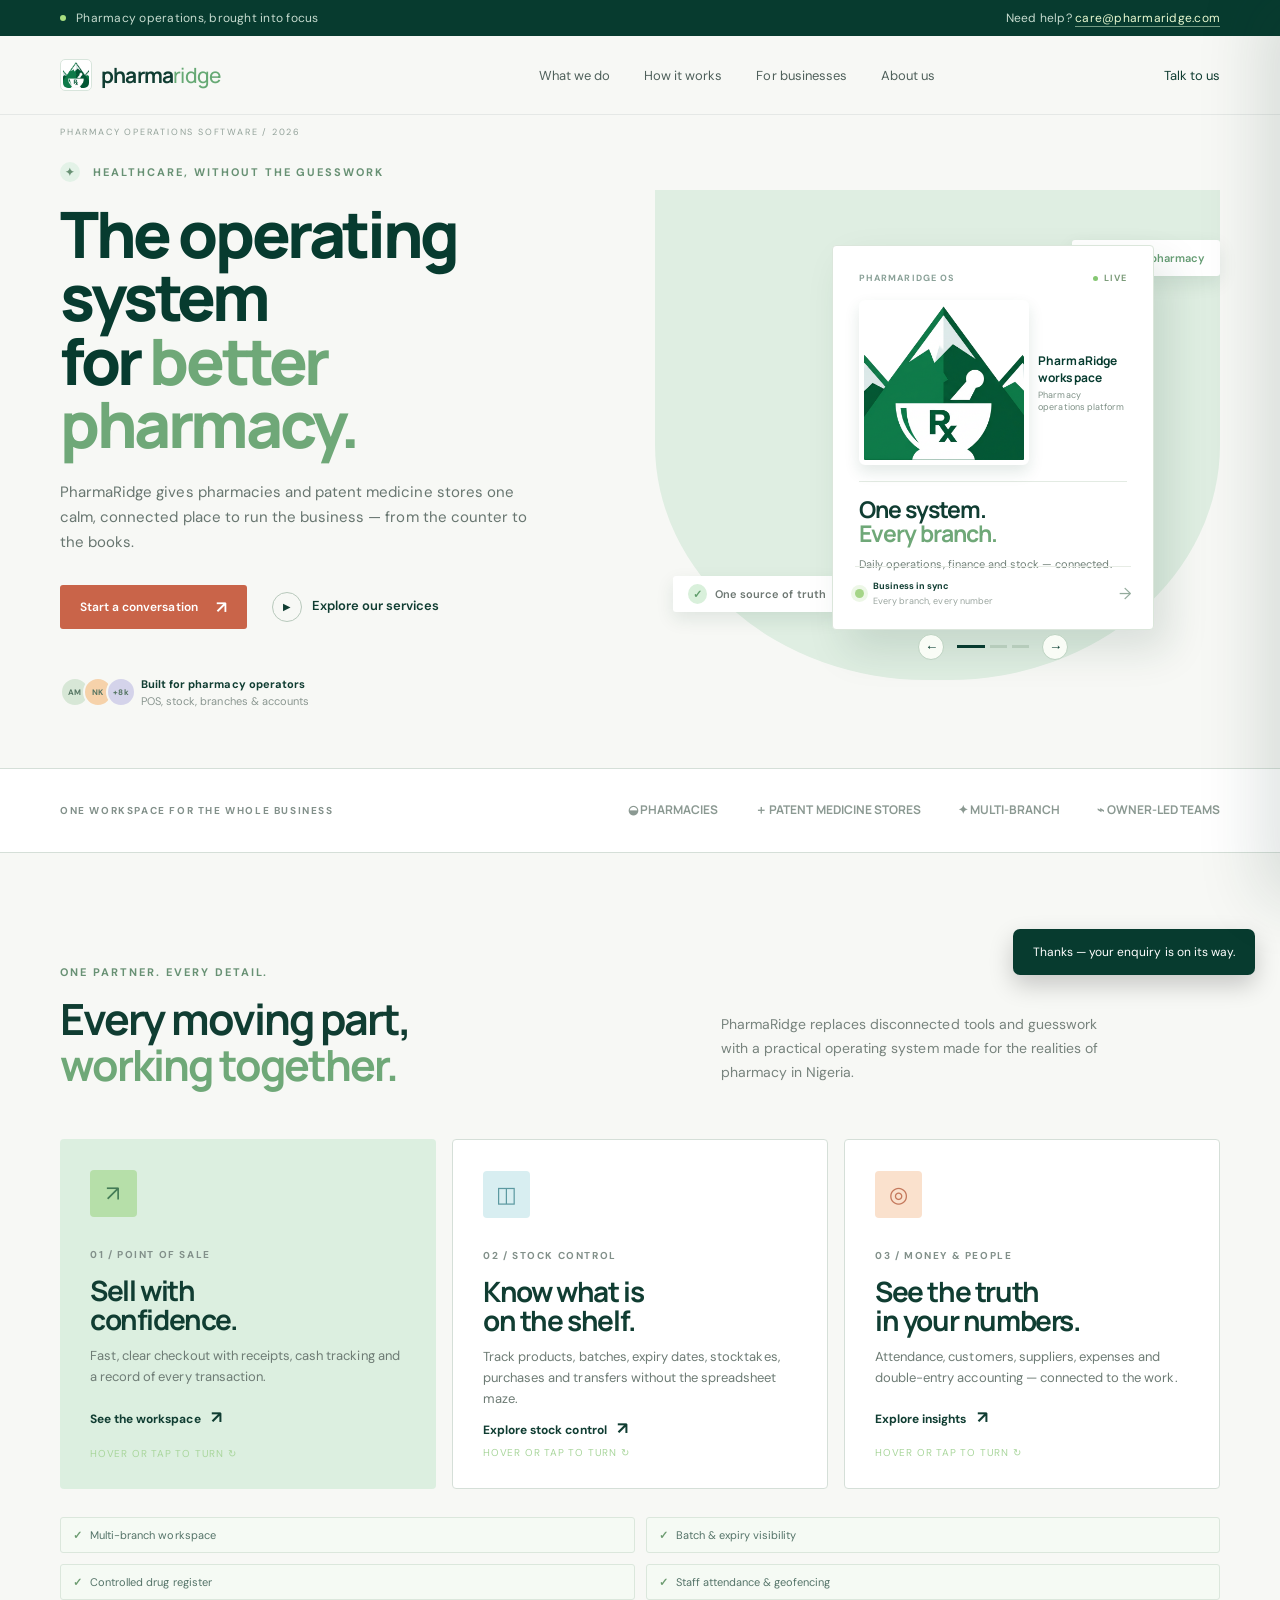
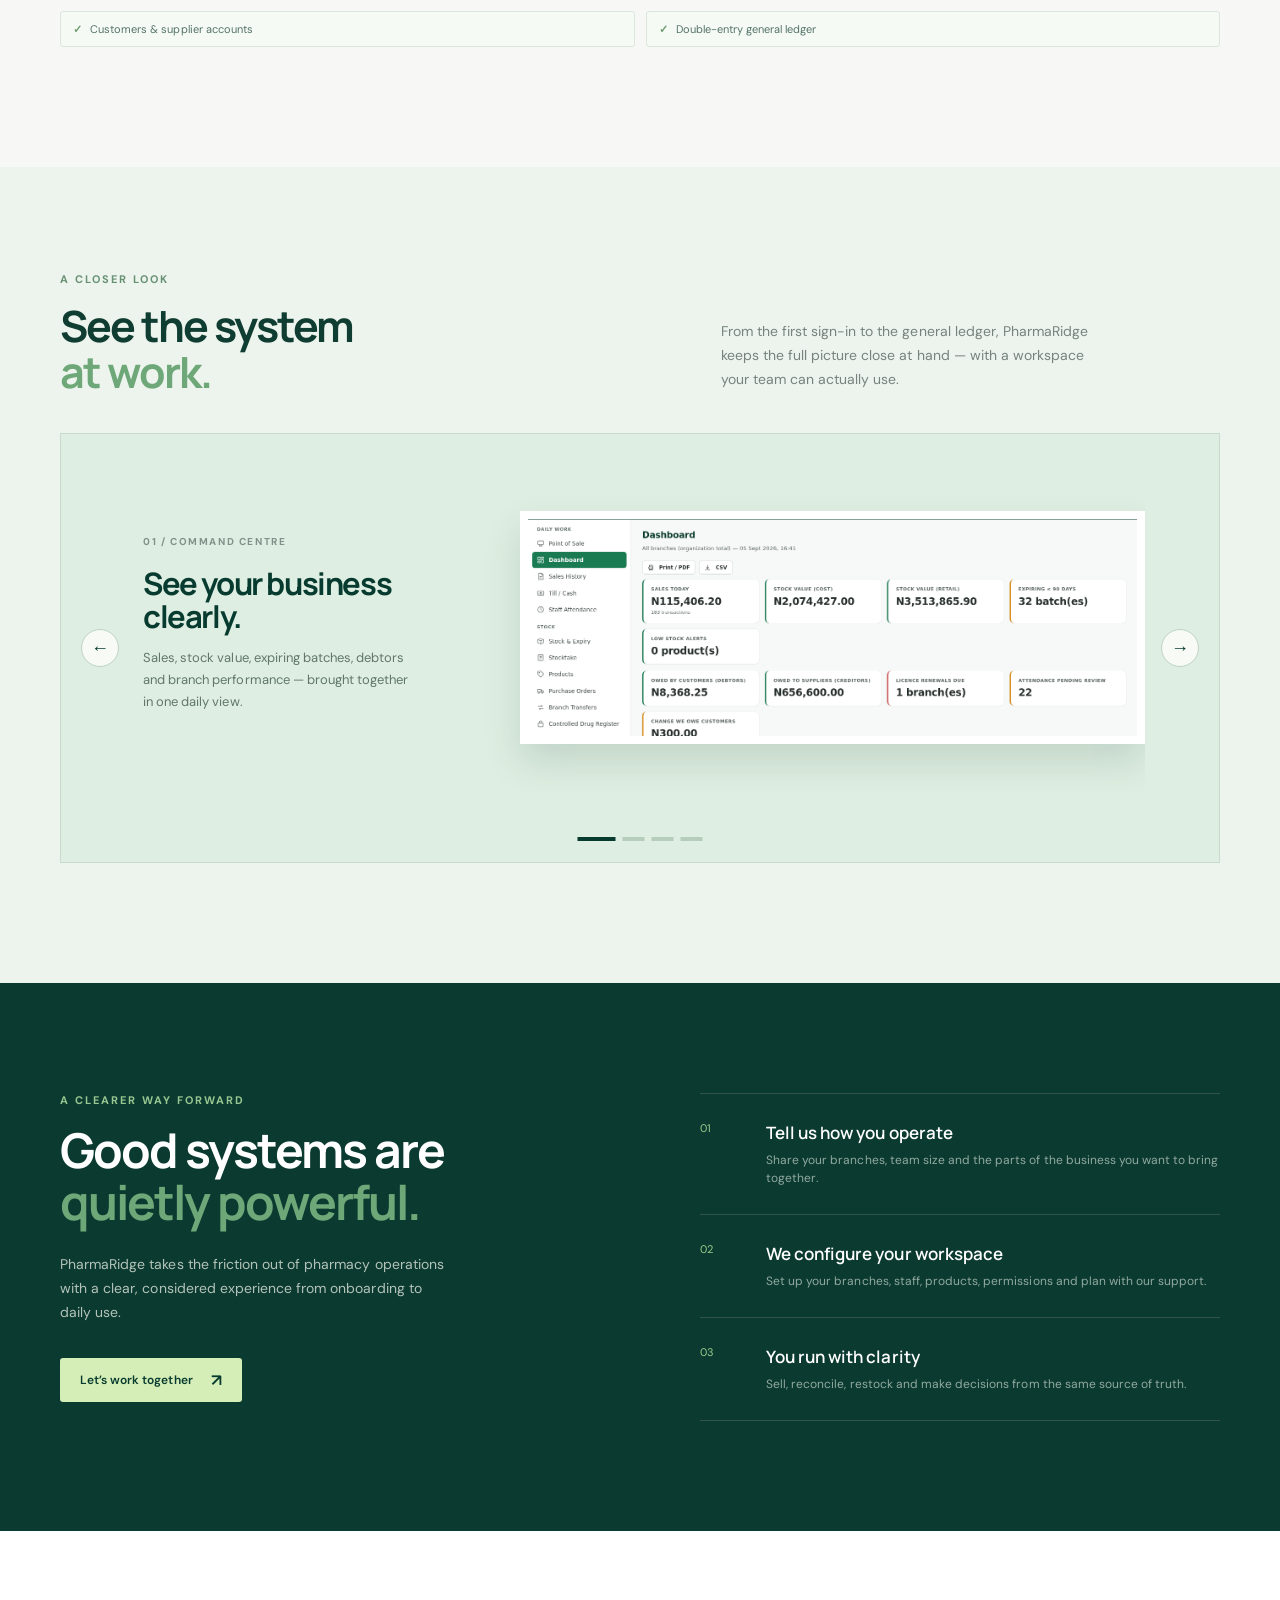
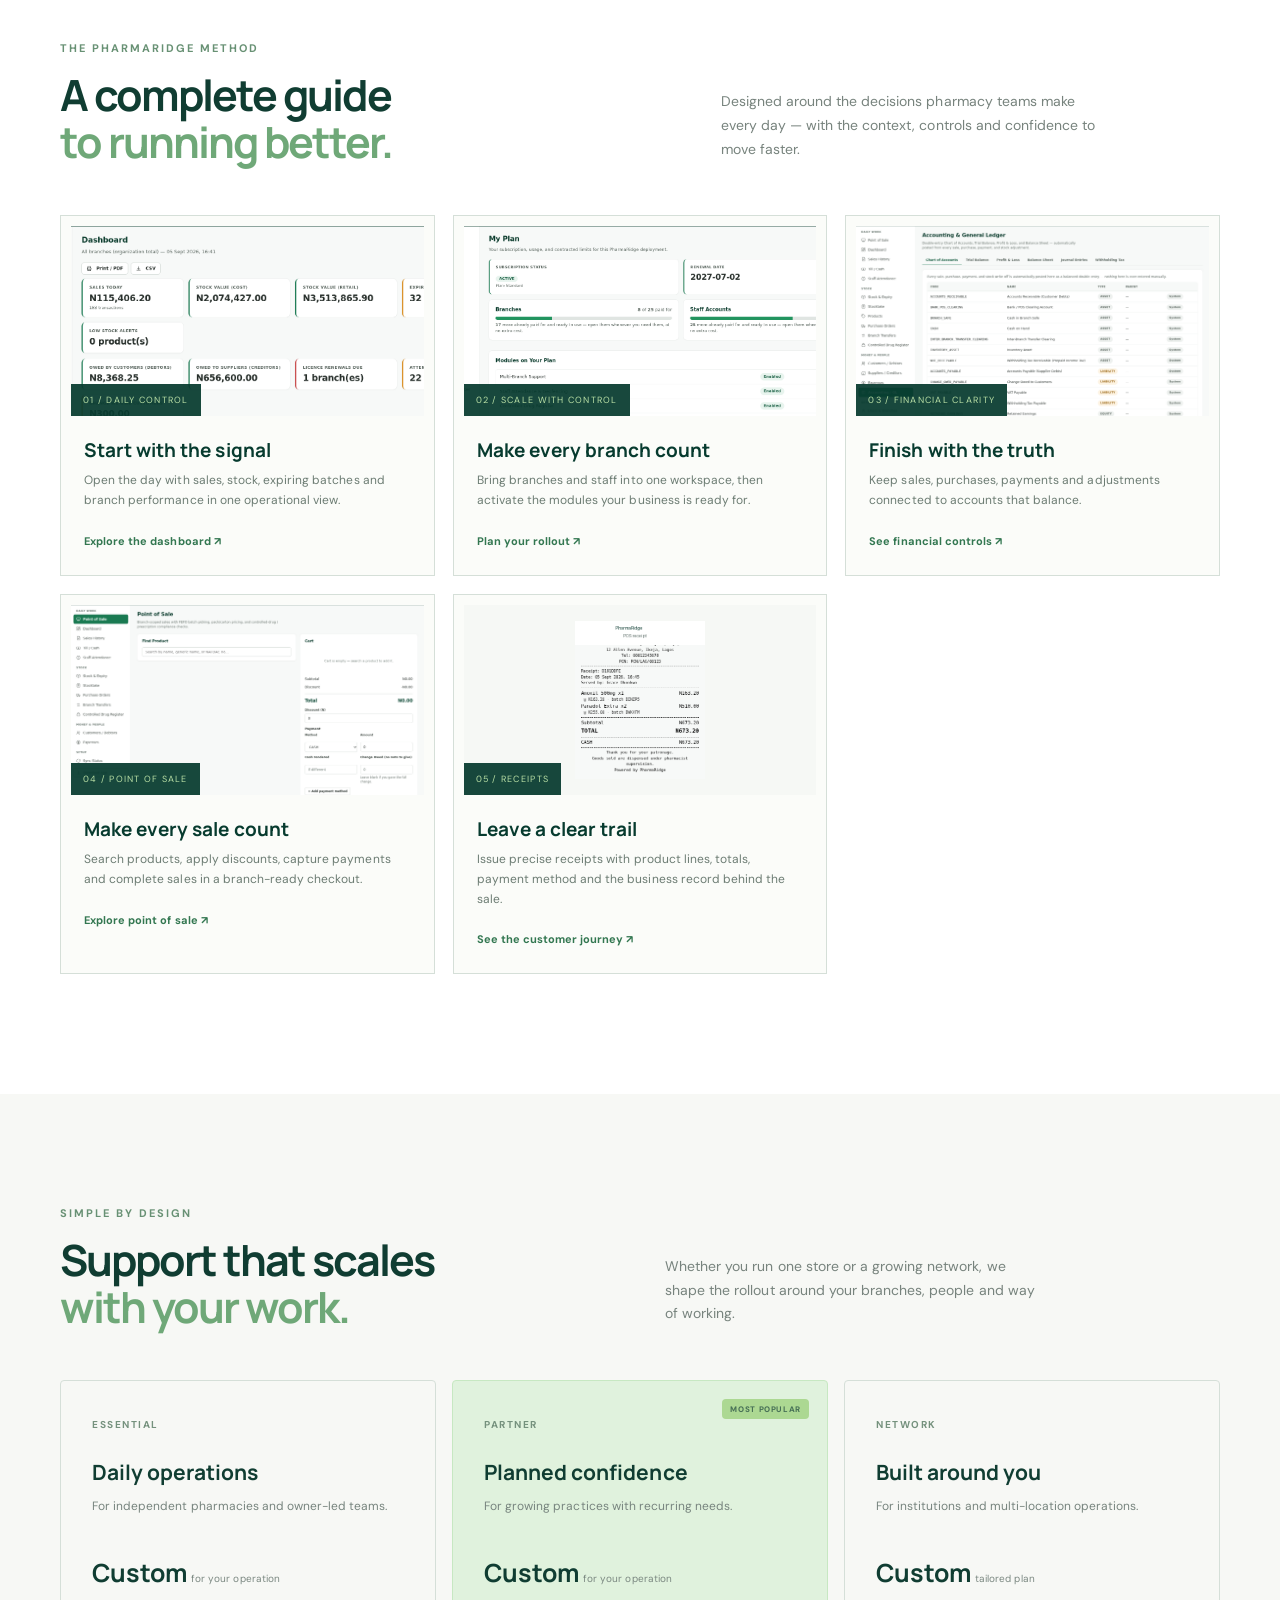
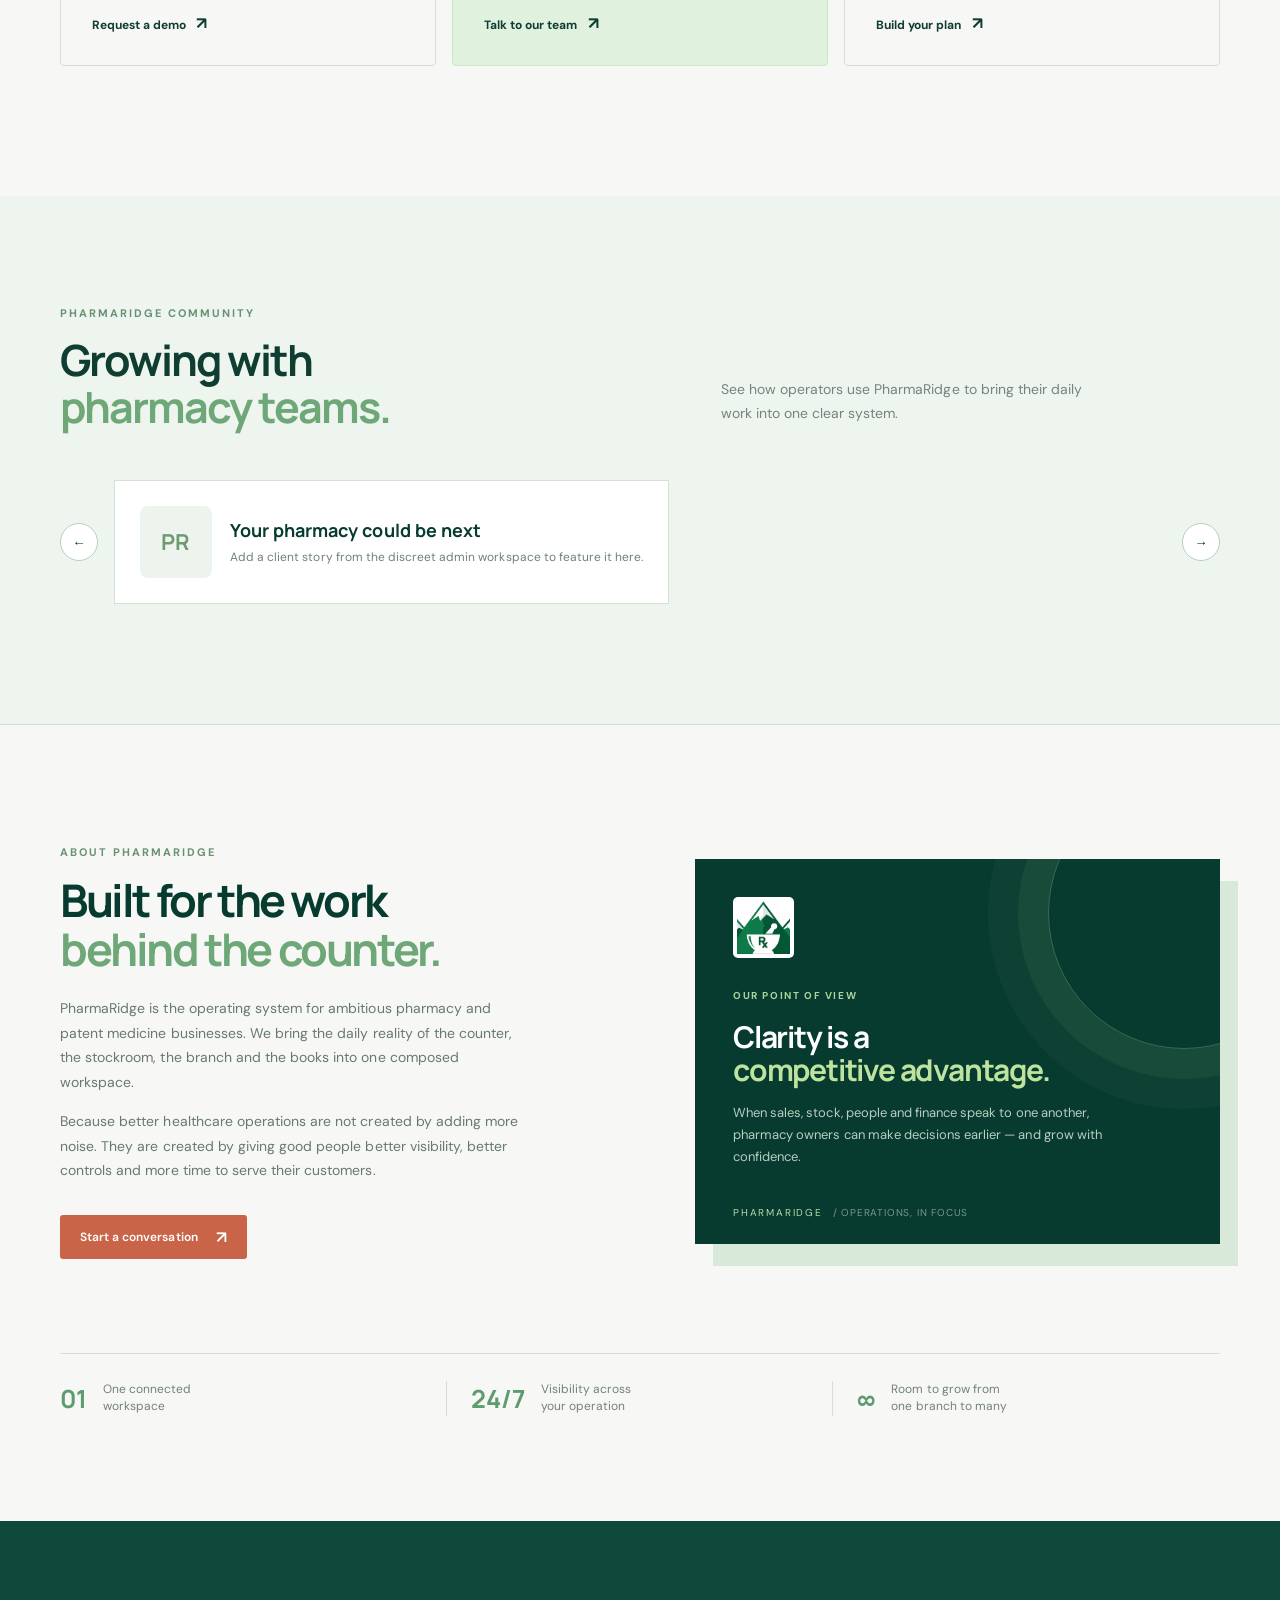
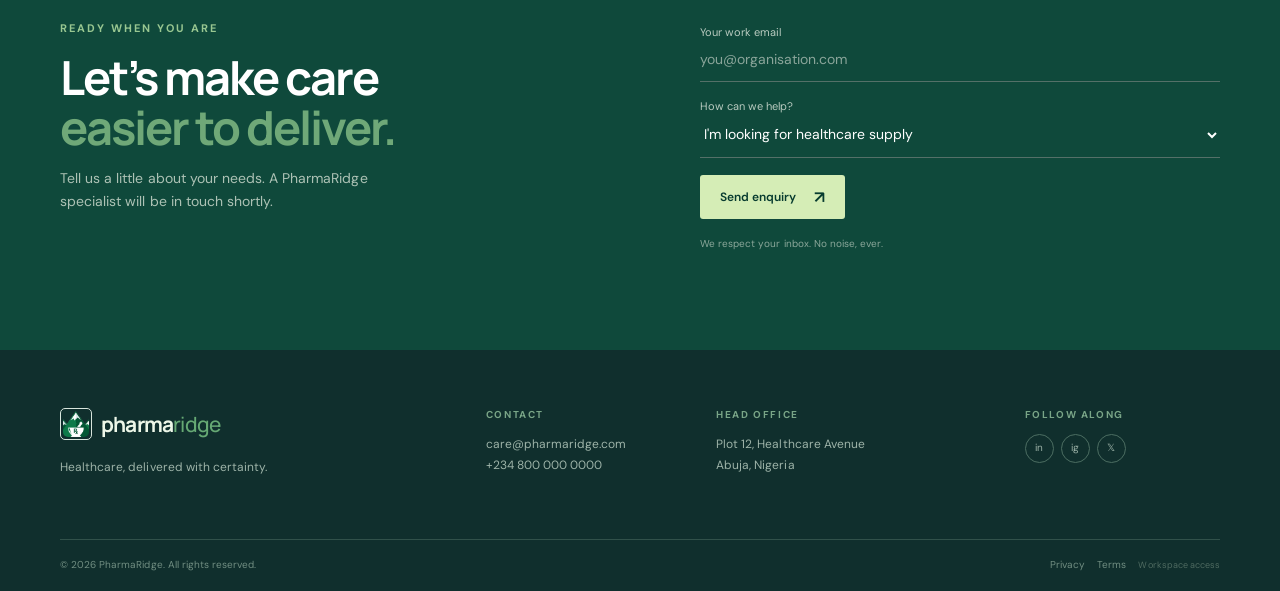
==== index.html @ a5f4ac42 "Build PharmaRidge public marketing site" ====
<!doctype html>
<html lang="en">
<head>
  <meta charset="UTF-8" />
  <meta name="viewport" content="width=device-width, initial-scale=1.0" />
  <title>PharmaRidge — Healthcare, delivered with certainty</title>
  <meta name="description" content="PharmaRidge is the operating system for pharmacy and patent medicine businesses." /><link rel="icon" href="assets/pharmaridge-mark-source.png" type="image/png" />
  <link rel="stylesheet" href="styles.css" />
</head>
<body>
  <div class="topline"><div class="wrap topline-inner"><span><i class="pulse-dot"></i> Pharmacy operations, brought into focus</span><span class="top-contact">Need help? <a data-contact-href href="mailto:care@pharmaridge.com">care@pharmaridge.com</a></span></div></div>
  <header class="site-header"><div class="wrap nav">
    <a href="#top" class="brand"><span class="brand-mark"><img src="assets/pharmaridge-mark-source.png" alt="PharmaRidge logo"></span><span>pharma<strong>ridge</strong></span></a>
    <nav class="desktop-links"><a href="#services">What we do</a><a href="#how-it-works">How it works</a><a href="#plans">For businesses</a><a href="#about">About us</a></nav>
    <div class="nav-actions"><a href="#contact" class="text-link">Talk to us</a><button class="menu-button" aria-label="Open menu">☰</button></div>
  </div></header><main id="top">
    <section class="hero wrap"><div class="hero-copy"><div class="eyebrow"><span class="eyebrow-icon">✦</span> HEALTHCARE, WITHOUT THE GUESSWORK</div><h1>The operating system<br>for <em>better pharmacy.</em></h1><p class="hero-lead">PharmaRidge gives pharmacies and patent medicine stores one calm, connected place to run the business — from the counter to the books.</p><div class="hero-actions"><a href="#contact" class="btn btn-primary">Start a conversation <span>↗</span></a><a href="#services" class="watch-link"><span class="play">▶</span> Explore our services</a></div><div class="proof"><div class="avatars"><span>AM</span><span>NK</span><span>+8k</span></div><div><strong>Built for pharmacy operators</strong><small>POS, stock, branches & accounts</small></div></div></div><div class="hero-art"><div class="hero-card-carousel"><div class="hero-card-slide active"><div class="card-top"><span class="tiny-label">PHARMARIDGE OS</span><span class="live"><i></i> LIVE</span></div><div class="customer-lockup"><img src="assets/pharmaridge-mark-source.png" alt="PharmaRidge logo"><div><strong>PharmaRidge workspace</strong><small>Pharmacy operations platform</small></div></div><h3>One system.<br><em>Every branch.</em></h3><p>Daily operations, finance and stock — connected.</p><div class="mini-route"><span class="route-dot"></span><div><strong>Business in sync</strong><small>Every branch, every number</small></div><span class="route-arrow">→</span></div></div><div class="hero-card-slide"><div class="hero-mini-label">POINT OF SALE <span>02 / 05</span></div><img src="assets/pharmaridge-pos-clean.png" alt="Point of sale screen"><h3>Checkout, without the clutter.</h3><p>Find products, capture payment and complete the sale with confidence.</p></div><div class="hero-card-slide"><div class="hero-mini-label">THE RECEIPT TRAIL <span>03 / 05</span></div><img src="assets/pharmaridge-receipt-clean.png" alt="PharmaRidge receipt"><h3>A record for every sale.</h3><p>Clear totals, payment details and a reliable business trail.</p></div><div class="hero-card-nav"><button class="hero-card-prev">←</button><div><i class="active"></i><i></i><i></i></div><button class="hero-card-next">→</button></div></div><div class="floating-pill pill-one">✚&nbsp; Built for pharmacy</div><div class="floating-pill pill-two"><span class="shield">✓</span> One source of truth</div></div></div></section>
    <section class="trust-strip"><div class="wrap trust-inner"><span class="trust-label">ONE WORKSPACE FOR THE WHOLE BUSINESS</span><div class="trust-items"><span>◒ PHARMACIES</span><span>＋ PATENT MEDICINE STORES</span><span>✦ MULTI-BRANCH</span><span>⌁ OWNER-LED TEAMS</span></div></div></section>
    <section class="section wrap" id="services" data-panel="platform"><div class="section-heading"><div><div class="eyebrow">ONE PARTNER. EVERY DETAIL.</div><h2>Every moving part,<br><em>working together.</em></h2></div><p>PharmaRidge replaces disconnected tools and guesswork with a practical operating system made for the realities of pharmacy in Nigeria.</p></div><div class="service-grid"><article class="service-card featured"><div class="service-icon">↗</div><span class="card-kicker">01 / POINT OF SALE</span><h3>Sell with<br>confidence.</h3><p>Fast, clear checkout with receipts, cash tracking and a record of every transaction.</p><a href="#product">See the workspace <span>↗</span></a></article><article class="service-card"><div class="service-icon soft">◫</div><span class="card-kicker">02 / STOCK CONTROL</span><h3>Know what is<br>on the shelf.</h3><p>Track products, batches, expiry dates, stocktakes, purchases and transfers without the spreadsheet maze.</p><a href="#product">Explore stock control <span>↗</span></a></article><article class="service-card"><div class="service-icon warm">◎</div><span class="card-kicker">03 / MONEY & PEOPLE</span><h3>See the truth<br>in your numbers.</h3><p>Attendance, customers, suppliers, expenses and double-entry accounting — connected to the work.</p><a href="#product">Explore insights <span>↗</span></a></article></div><div class="feature-list"><span>Multi-branch workspace</span><span>Batch & expiry visibility</span><span>Controlled drug register</span><span>Staff attendance & geofencing</span><span>Customers & supplier accounts</span><span>Double-entry general ledger</span></div></section>
    <section class="product-section" id="product" data-panel="platform"><div class="wrap product-wrap"><div class="section-heading"><div><div class="eyebrow">A CLOSER LOOK</div><h2>See the system<br><em>at work.</em></h2></div><p>From the first sign-in to the general ledger, PharmaRidge keeps the full picture close at hand — with a workspace your team can actually use.</p></div><div class="product-carousel" aria-label="PharmaRidge product screens"><button class="carousel-control prev" aria-label="Previous screen">←</button><div class="carousel-viewport"><div class="carousel-track"><article class="carousel-slide active"><div class="slide-copy"><span class="card-kicker">01 / COMMAND CENTRE</span><h3>See your business clearly.</h3><p>Sales, stock value, expiring batches, debtors and branch performance — brought together in one daily view.</p></div><img src="assets/pharmaridge-dashboard-clean.png" alt="PharmaRidge dashboard showing sales, stock and branch performance"></article><article class="carousel-slide"><div class="slide-copy"><span class="card-kicker">02 / PLAN & MODULES</span><h3>Scale without starting over.</h3><p>Manage branches, staff accounts, modules, branding and VAT settings from one plan workspace.</p></div><img src="assets/pharmaridge-plan-clean.png" alt="PharmaRidge plan and modules screen"></article><article class="carousel-slide"><div class="slide-copy"><span class="card-kicker">03 / ACCOUNTING</span><h3>Close the books with confidence.</h3><p>Every sale, purchase, payment and stock adjustment can flow into a balanced general ledger.</p></div><img src="assets/pharmaridge-ledger-clean.png" alt="PharmaRidge accounting and general ledger screen"></article><article class="carousel-slide"><div class="slide-copy"><span class="card-kicker">04 / GET STARTED</span><h3>A calmer first day.</h3><p>Give your team a focused workspace from sign-in to checkout, with the right information ready when it matters.</p></div><img src="assets/pharmaridge-login-clean.png" alt="PharmaRidge login screen"></article></div></div><button class="carousel-control next" aria-label="Next screen">→</button><div class="carousel-dots" role="tablist"><button class="active" aria-label="Screen 1"></button><button aria-label="Screen 2"></button><button aria-label="Screen 3"></button><button aria-label="Screen 4"></button></div></div></div></section>
    <section class="dark-section" id="how-it-works" data-panel="method"><div class="wrap how-grid"><div><div class="eyebrow light">A CLEARER WAY FORWARD</div><h2>Good systems are<br><em>quietly powerful.</em></h2><p>PharmaRidge takes the friction out of pharmacy operations with a clear, considered experience from onboarding to daily use.</p><a href="#contact" class="btn btn-light">Let’s work together <span>↗</span></a></div><div class="steps"><div class="step"><span>01</span><div><h3>Tell us how you operate</h3><p>Share your branches, team size and the parts of the business you want to bring together.</p></div></div><div class="step"><span>02</span><div><h3>We configure your workspace</h3><p>Set up your branches, staff, products, permissions and plan with our support.</p></div></div><div class="step"><span>03</span><div><h3>You run with clarity</h3><p>Sell, reconcile, restock and make decisions from the same source of truth.</p></div></div></div></div></section>
    <section class="guide-section" data-panel="method"><div class="wrap"><div class="section-heading"><div><div class="eyebrow">THE PHARMARIDGE METHOD</div><h2>A complete guide<br><em>to running better.</em></h2></div><p>Designed around the decisions pharmacy teams make every day — with the context, controls and confidence to move faster.</p></div><div class="guide-grid"><article class="guide-card"><div class="guide-image"><img src="assets/pharmaridge-dashboard-clean.png" alt="PharmaRidge daily dashboard"><span>01 / DAILY CONTROL</span></div><h3>Start with the signal</h3><p>Open the day with sales, stock, expiring batches and branch performance in one operational view.</p><a href="#contact">Explore the dashboard ↗</a></article><article class="guide-card"><div class="guide-image"><img src="assets/pharmaridge-plan-clean.png" alt="PharmaRidge plan and modules"><span>02 / SCALE WITH CONTROL</span></div><h3>Make every branch count</h3><p>Bring branches and staff into one workspace, then activate the modules your business is ready for.</p><a href="#contact">Plan your rollout ↗</a></article><article class="guide-card"><div class="guide-image"><img src="assets/pharmaridge-ledger-clean.png" alt="PharmaRidge accounting ledger"><span>03 / FINANCIAL CLARITY</span></div><h3>Finish with the truth</h3><p>Keep sales, purchases, payments and adjustments connected to accounts that balance.</p><a href="#contact">See financial controls ↗</a></article><article class="guide-card"><div class="guide-image"><img src="assets/pharmaridge-pos-clean.png" alt="PharmaRidge point of sale screen"><span>04 / POINT OF SALE</span></div><h3>Make every sale count</h3><p>Search products, apply discounts, capture payments and complete sales in a branch-ready checkout.</p><a href="#contact">Explore point of sale ↗</a></article><article class="guide-card"><div class="guide-image receipt-image"><img src="assets/pharmaridge-receipt-clean.png" alt="PharmaRidge pharmacy receipt"><span>05 / RECEIPTS</span></div><h3>Leave a clear trail</h3><p>Issue precise receipts with product lines, totals, payment method and the business record behind the sale.</p><a href="#contact">See the customer journey ↗</a></article></div></div></section>
    <section class="section wrap plans" id="plans" data-panel="plans"><div class="section-heading centered"><div><div class="eyebrow">SIMPLE BY DESIGN</div><h2>Support that scales<br><em>with your work.</em></h2></div><p>Whether you run one store or a growing network, we shape the rollout around your branches, people and way of working.</p></div><div class="plan-grid"><article class="plan"><span>ESSENTIAL</span><h3>Daily operations</h3><p>For independent pharmacies and owner-led teams.</p><div class="price"><b data-price="essential">Custom</b><small>for your operation</small></div><a href="#contact">Request a demo <span>↗</span></a></article><article class="plan highlighted"><div class="popular">MOST POPULAR</div><span>PARTNER</span><h3>Planned confidence</h3><p>For growing practices with recurring needs.</p><div class="price"><b data-price="partner">Custom</b><small>for your operation</small></div><a href="#contact">Talk to our team <span>↗</span></a></article><article class="plan"><span>NETWORK</span><h3>Built around you</h3><p>For institutions and multi-location operations.</p><div class="price"><b>Custom</b><small>tailored plan</small></div><a href="#contact">Build your plan <span>↗</span></a></article></div></section>
    <section class="clients-section" id="clients"><div class="wrap"><div class="section-heading"><div><div class="eyebrow">PHARMARIDGE COMMUNITY</div><h2>Growing with<br><em>pharmacy teams.</em></h2></div><p>See how operators use PharmaRidge to bring their daily work into one clear system.</p></div><div class="clients-carousel"><button class="client-prev" aria-label="Previous client">←</button><div class="client-viewport"><div class="client-track" id="client-track"></div></div><button class="client-next" aria-label="Next client">→</button></div></div></section>
    <section class="about-section" id="about"><div class="wrap about-grid"><div class="about-intro"><div class="eyebrow">ABOUT PHARMARIDGE</div><h2>Built for the work<br><em>behind the counter.</em></h2><p>PharmaRidge is the operating system for ambitious pharmacy and patent medicine businesses. We bring the daily reality of the counter, the stockroom, the branch and the books into one composed workspace.</p><p>Because better healthcare operations are not created by adding more noise. They are created by giving good people better visibility, better controls and more time to serve their customers.</p><a href="#contact" class="btn btn-primary">Start a conversation <span>↗</span></a></div><div class="about-card"><div class="about-mark"><img src="assets/pharmaridge-mark-source.png" alt="PharmaRidge mark"></div><div><span class="card-kicker">OUR POINT OF VIEW</span><h3>Clarity is a<br><em>competitive advantage.</em></h3><p>When sales, stock, people and finance speak to one another, pharmacy owners can make decisions earlier — and grow with confidence.</p></div><div class="about-signature">PHARMARIDGE <span>/ OPERATIONS, IN FOCUS</span></div></div></div><div class="wrap about-stats"><div><strong>01</strong><span>One connected<br>workspace</span></div><div><strong>24/7</strong><span>Visibility across<br>your operation</span></div><div><strong>∞</strong><span>Room to grow from<br>one branch to many</span></div></div></section>
    <section class="contact-section" id="contact" data-panel="contact"><div class="wrap contact-box"><div><div class="eyebrow light">READY WHEN YOU ARE</div><h2>Let’s make care<br><em>easier to deliver.</em></h2><p>Tell us a little about your needs. A PharmaRidge specialist will be in touch shortly.</p></div><form id="contact-form"><label>Your work email<input type="email" placeholder="you@organisation.com" required></label><label>How can we help? <select><option>I'm looking for healthcare supply</option><option>I want to become a partner</option><option>I have a question</option></select></label><button class="btn btn-light" type="submit">Send enquiry <span>↗</span></button><small class="form-note">We respect your inbox. No noise, ever.</small></form></div></section>
  </main>
  <footer><div class="wrap footer-grid"><div><a href="#top" class="brand light-brand"><span class="brand-mark"><img src="assets/pharmaridge-mark-source.png" alt="PharmaRidge logo"></span><span>pharma<strong>ridge</strong></span></a><p>Healthcare, delivered with certainty.</p></div><div><span class="footer-label">CONTACT</span><a data-contact-email href="mailto:care@pharmaridge.com">care@pharmaridge.com</a><a data-contact-phone href="tel:+2348000000000">+234 800 000 0000</a></div><div><span class="footer-label">HEAD OFFICE</span><span data-office>Plot 12, Healthcare Avenue<br>Abuja, Nigeria</span></div><div><span class="footer-label">FOLLOW ALONG</span><div class="socials"><a href="#">in</a><a href="#">ig</a><a href="#">𝕏</a></div></div></div><div class="wrap footer-bottom"><span>© 2026 PharmaRidge. All rights reserved.</span><span>Privacy &nbsp;&nbsp; Terms &nbsp;&nbsp; <a class="quiet-access admin-open" href="#">Workspace access</a></span></div></footer>
  <div class="toast" id="toast">Thanks — your enquiry is on its way.</div>
  <aside class="admin-drawer" id="admin-drawer"><div class="admin-head"><div><span class="eyebrow">PHARMARIDGE CONTROL</span><h2>Admin space</h2></div><button class="close-admin">×</button></div><p class="admin-intro">Update the details your customers see. Changes are saved in this browser for now.</p><form id="admin-form"><div class="admin-section"><span>PUBLIC CONTACT</span><label>Support email<input name="email" type="email"></label><label>Phone number<input name="phone"></label><label>Head office<input name="office"></label></div><div class="admin-section"><span>PLAN PRICING</span><label>Essential from<input name="essential"></label><label>Partner from<input name="partner"></label></div><div class="admin-section"><span>CLIENT SHOWCASE</span><label>Client name<input name="clientName" placeholder="e.g. Meridian Pharmacy"></label><label>Logo image<input name="clientLogo" type="file" accept="image/*"></label><label>Short story<input name="clientStory" placeholder="What they use PharmaRidge for"></label><button class="btn btn-dark" id="add-client" type="button">Add client <span>+</span></button><div id="admin-client-list" class="admin-client-list"></div></div><div class="admin-section"><span>ANNOUNCEMENT</span><label>Top bar message<input name="announcement"></label></div><button class="btn btn-primary save-admin" type="submit">Save changes <span>✓</span></button><button class="reset-admin" type="button">Reset demo content</button></form></aside><div class="scrim"></div>
  <script src="app.js"></script>
</body></html>
---- styles.css ----
@import url('https://fonts.googleapis.com/css2?family=DM+Sans:wght@400;500;600;700&family=Manrope:wght@500;600;700;800&display=swap');
:root{--ink:#102a2b;--deep:#0c2929;--mint:#d7f1df;--lime:#bce49b;--paper:#fbfaf6;--muted:#6d7772;--line:#dfe6df;--coral:#ef8069}*{box-sizing:border-box}html{scroll-behavior:smooth}body{margin:0;background:var(--paper);color:var(--ink);font-family:'DM Sans',sans-serif}a{text-decoration:none;color:inherit}.wrap{width:min(1160px,calc(100% - 64px));margin:auto}.topline{background:var(--deep);color:#c6dbcf;font-size:12px;letter-spacing:.02em}.topline-inner{display:flex;justify-content:space-between;padding:10px 0}.topline a{color:#e8f8d0;border-bottom:1px solid #749b84}.pulse-dot{width:6px;height:6px;background:#a8df80;display:inline-block;border-radius:50%;margin-right:7px;vertical-align:1px}.site-header{background:var(--paper);position:sticky;top:0;z-index:5;border-bottom:1px solid rgba(30,60,54,.08)}.nav{height:78px;display:flex;align-items:center;justify-content:space-between}.brand{display:flex;align-items:center;gap:9px;font:700 21px 'Manrope';letter-spacing:-1.2px}.brand strong{font-weight:500;color:#66a974}.brand-mark{width:32px;height:32px;background:var(--mint);border-radius:10px;display:grid;place-items:center}.brand-mark svg{width:25px;stroke:var(--ink);fill:none;stroke-width:2.2;stroke-linecap:round;stroke-linejoin:round}.desktop-links{display:flex;gap:34px;font-size:13px;color:#4f605b;margin-left:90px}.desktop-links a:hover,.text-link:hover{color:#6a9e75}.nav-actions{display:flex;align-items:center;gap:22px;font-size:13px}.btn{border:0;border-radius:7px;padding:14px 20px;font:600 12px 'DM Sans';cursor:pointer;display:inline-flex;align-items:center;justify-content:center;gap:18px}.btn span{font-size:17px;line-height:0}.btn-dark{background:var(--deep);color:#f1f7ed;padding:12px 15px}.btn-primary{background:var(--coral);color:white}.btn-light{background:var(--lime);color:var(--deep)}.menu-button{display:none;border:0;background:none;font-size:22px}.hero{min-height:625px;display:grid;grid-template-columns:1fr 1fr;align-items:center;gap:30px;padding-top:47px;padding-bottom:60px}.eyebrow{font-size:11px;letter-spacing:.18em;font-weight:700;color:#689174}.eyebrow-icon{display:inline-grid;place-items:center;background:var(--mint);height:20px;width:20px;border-radius:50%;margin-right:8px}.hero h1{font:800 clamp(45px,5.3vw,75px)/.99 'Manrope';letter-spacing:-4px;margin:20px 0 25px;color:var(--deep)}em{font-style:normal;color:#6fa878}.hero-lead{max-width:480px;color:#687670;line-height:1.65;font-size:15px}.hero-actions{display:flex;align-items:center;gap:25px;margin:30px 0 48px}.watch-link{font-size:13px;font-weight:600}.play{display:inline-grid;place-items:center;width:30px;height:30px;border:1px solid #b8c9bc;border-radius:50%;font-size:9px;margin-right:7px}.proof{display:flex;align-items:center;gap:12px}.avatars{display:flex}.avatars span{display:grid;place-items:center;width:30px;height:30px;border:2px solid var(--paper);margin-right:-7px;border-radius:50%;background:#d7e7d6;color:#557562;font-size:8px;font-weight:700}.avatars span:nth-child(2){background:#f6d2aa}.avatars span:nth-child(3){background:#d4d3ea}.proof strong,.proof small{display:block;font-size:11px}.proof small{color:#8a9690;margin-top:3px}.hero-art{height:480px;position:relative}.hero-blob{position:absolute;right:10px;top:15px;width:390px;height:430px;background:var(--mint);border-radius:52% 48% 45% 55%/46% 42% 58% 54%;transform:rotate(-15deg)}.hero-card{position:absolute;background:white;box-shadow:0 25px 55px rgba(20,65,48,.13);border-radius:16px}.card-main{width:290px;height:350px;right:85px;top:63px;padding:26px}.card-top{display:flex;justify-content:space-between;font-size:9px;font-weight:700;letter-spacing:.12em;color:#89a097}.live{color:#7a9a78}.live i{display:inline-block;width:5px;height:5px;background:#85c772;border-radius:50%;margin-right:3px}.cross-symbol{color:var(--coral);font-size:70px;line-height:1;margin-top:25px;font-weight:300}.card-main h3{font:700 31px/1.05 'Manrope';letter-spacing:-1.5px;margin:10px 0}.card-main h3 em{color:#75a878}.card-main p{font-size:11px;color:#78847f;line-height:1.5}.mini-route{position:absolute;bottom:22px;left:22px;right:22px;border-top:1px solid #e7ece5;padding-top:13px;display:flex;gap:9px;align-items:center}.route-dot{width:9px;height:9px;border-radius:50%;background:#a5d588;box-shadow:0 0 0 4px #edf7e7}.mini-route strong,.mini-route small{display:block;font-size:9px}.mini-route small{color:#9aa59f;margin-top:3px}.route-arrow{margin-left:auto;color:#94ab9d}.floating-pill{position:absolute;padding:11px 15px;background:white;box-shadow:0 10px 24px #2763441c;border-radius:8px;font-size:11px;font-weight:600}.pill-one{top:50px;right:0;color:#669d74}.pill-two{bottom:68px;left:18px;color:#6d7772}.shield{background:#d9f0db;border-radius:50%;padding:3px 5px;color:#5f9d6a;margin-right:5px}.trust-strip{border-top:1px solid var(--line);border-bottom:1px solid var(--line)}.trust-inner{display:flex;align-items:center;justify-content:space-between;min-height:83px}.trust-label,.card-kicker,.footer-label{font-size:10px;letter-spacing:.16em;font-weight:700;color:#82908a}.trust-items{display:flex;gap:37px;font:700 12px 'Manrope';color:#8b9992}.section{padding-top:112px;padding-bottom:120px}.section-heading{display:grid;grid-template-columns:1.1fr .9fr;align-items:end;gap:50px;margin-bottom:50px}.section-heading h2,.how-grid h2,.contact-box h2{font:700 43px/1.08 'Manrope';letter-spacing:-2.4px;margin:17px 0 0}.section-heading>p{color:#77837d;font-size:14px;line-height:1.7;margin:0 0 4px;max-width:380px}.service-grid{display:grid;grid-template-columns:repeat(3,1fr);gap:16px}.service-card{padding:31px 30px 29px;min-height:350px;border:1px solid var(--line);border-radius:12px;display:flex;flex-direction:column;background:#fff}.service-card.featured{background:#d8f0dc;border:0}.service-icon{width:47px;height:47px;border-radius:50%;background:#b6dfa9;color:#437b56;display:grid;place-items:center;font-size:22px;margin-bottom:31px}.service-icon.soft{background:#d8eef1;color:#5c99a1}.service-icon.warm{background:#fae1cd;color:#c4785c}.service-card h3{font:700 28px/1.05 'Manrope';letter-spacing:-1.4px;margin:15px 0 12px}.service-card p{font-size:13px;color:#6d7b74;line-height:1.6;margin:0}.service-card a{font-size:12px;font-weight:700;margin-top:auto}.service-card a span,.plan a span{font-size:17px;margin-left:7px}.dark-section{background:var(--deep);color:white;padding:110px 0}.how-grid{display:grid;grid-template-columns:1fr 1fr;gap:120px}.eyebrow.light{color:#99c791}.how-grid h2{font-size:48px;margin-bottom:25px}.how-grid>div>p{color:#b4c3b9;max-width:390px;line-height:1.7;font-size:14px;margin-bottom:34px}.steps{border-top:1px solid #31534a}.step{display:grid;grid-template-columns:50px 1fr;gap:16px;padding:27px 0;border-bottom:1px solid #31534a}.step>span{color:#98cd8d;font-size:11px}.step h3{margin:0 0 7px;font:600 17px 'Manrope'}.step p{margin:0;color:#91a9a0;font-size:12px;line-height:1.5}.plans{padding-bottom:130px}.centered{grid-template-columns:1fr 1fr}.plan-grid{display:grid;grid-template-columns:repeat(3,1fr);gap:16px}.plan{border:1px solid var(--line);border-radius:12px;padding:31px;min-height:260px;position:relative}.plan.highlighted{background:#e0f2dd;border-color:#c7e8c2}.plan>span{font-size:10px;letter-spacing:.15em;font-weight:700;color:#75917d}.plan h3{font:700 21px 'Manrope';margin:25px 0 9px}.plan p{color:#77847e;font-size:12px;min-height:35px}.price{margin:22px 0}.price b{font:700 25px 'Manrope'}.price small{color:#7b8881;font-size:10px;margin-left:4px}.plan a{font-size:12px;font-weight:700}.popular{position:absolute;right:18px;top:18px;padding:5px 8px;border-radius:4px;background:#acd892;color:#477056;font-size:8px;font-weight:800;letter-spacing:.08em}.contact-section{background:#17403c;padding:100px 0;color:white}.contact-box{display:grid;grid-template-columns:1fr 1fr;gap:120px}.contact-box h2{font-size:47px}.contact-box p{color:#adc2b5;line-height:1.6;max-width:370px;font-size:14px}.contact-box form{padding-top:4px}label{display:block;color:#b9cbc0;font-size:11px;margin-bottom:17px}input,select{display:block;width:100%;background:transparent;border:0;border-bottom:1px solid #547068;padding:11px 0 13px;color:white;font:14px 'DM Sans';outline:0}input::placeholder{color:#8aa59a}select option{color:var(--ink)}.form-note{display:block;color:#8ba79a;font-size:10px;margin-top:18px}footer{background:#102f2d;color:#9db3a8;padding:58px 0 20px}.footer-grid{display:grid;grid-template-columns:2fr 1fr 1.4fr 1fr;gap:35px;padding-bottom:52px}.light-brand{color:#edf7e8}.light-brand .brand-mark{background:#a9d991}.light-brand p{font-size:13px}.footer-grid p{font-size:12px;margin-top:19px}.footer-grid a:not(.brand),.footer-grid>div>span:not(.footer-label){display:block;font-size:12px;line-height:1.8}.footer-label{color:#79a587;display:block!important;margin-bottom:13px}.socials{display:flex;gap:7px}.socials a{border:1px solid #4c6e62;width:29px;height:29px;display:grid!important;place-items:center;border-radius:50%;font-size:10px!important}.footer-bottom{border-top:1px solid #31514a;padding-top:18px;display:flex;justify-content:space-between;font-size:10px;color:#718e82}.toast{position:fixed;bottom:25px;right:25px;background:var(--deep);color:white;border-radius:7px;padding:15px 20px;font-size:12px;box-shadow:0 10px 25px #0003;transform:translateY(100px);transition:.3s;z-index:10}.toast.show{transform:translateY(0)}.admin-drawer{position:fixed;right:0;top:0;height:100vh;width:min(420px,100%);background:#f9fbf6;z-index:20;padding:31px;transform:translateX(100%);transition:.35s;overflow:auto;box-shadow:-20px 0 60px #16382a22}.admin-drawer.open{transform:translateX(0)}.scrim{position:fixed;inset:0;background:#06211a8c;z-index:15;opacity:0;pointer-events:none;transition:.3s}.scrim.show{opacity:1;pointer-events:auto}.admin-head{display:flex;justify-content:space-between;align-items:start}.admin-head h2{font:700 29px 'Manrope';margin:12px 0}.close-admin{font-size:28px;background:none;border:0;color:var(--ink);cursor:pointer}.admin-intro{font-size:12px;line-height:1.5;color:#72817a;margin:0 0 27px}.admin-section{padding:23px 0;border-top:1px solid #dce7dc}.admin-section>span{font-size:10px;letter-spacing:.16em;font-weight:700;color:#6f9876;display:block;margin-bottom:17px}.admin-section label{color:#687a70}.admin-section input{color:var(--ink);border-color:#cbdacf}.save-admin{width:100%;margin-top:15px}.reset-admin{width:100%;background:none;border:0;padding:18px;color:#79917f;font-size:11px;cursor:pointer}
@media(max-width:800px){.wrap{width:min(100% - 36px,600px)}.top-contact,.desktop-links,.text-link{display:none}.menu-button{display:block}.hero{grid-template-columns:1fr;padding-top:60px}.hero-art{height:410px;order:-1}.hero-blob{width:300px;height:350px;right:20px}.card-main{right:65px;top:38px}.pill-one{right:0}.trust-inner{display:block;padding:25px 0}.trust-items{flex-wrap:wrap;gap:15px;margin-top:18px}.section,.plans{padding-top:75px;padding-bottom:80px}.section-heading,.centered,.how-grid,.contact-box{grid-template-columns:1fr;gap:25px}.section-heading h2,.how-grid h2,.contact-box h2{font-size:37px}.service-grid,.plan-grid{grid-template-columns:1fr}.service-card{min-height:300px}.dark-section,.contact-section{padding:75px 0}.how-grid{gap:55px}.footer-grid{grid-template-columns:1fr 1fr;gap:28px}.footer-grid>div:first-child{grid-column:1/-1}.footer-bottom{display:block;line-height:2}.hero h1{font-size:50px}.hero-actions{align-items:flex-start;flex-direction:column;margin-bottom:35px}}
.product-section{background:#eef5ef;padding:105px 0 120px}.product-wrap .section-heading{margin-bottom:52px}.product-showcase{display:grid;grid-template-columns:1.35fr .65fr;grid-template-rows:auto auto;gap:18px;align-items:start}.shot{background:#fff;border:1px solid #d6e2d8;border-radius:13px;padding:12px;position:relative;box-shadow:0 18px 35px rgba(26,71,49,.08)}.shot img{width:100%;height:auto;display:block;border-radius:7px;border:1px solid #e5ebe6}.shot-label{display:block;font-size:9px;letter-spacing:.16em;font-weight:700;color:#6c8e76;margin:13px 4px 3px}.shot-main{grid-row:span 2}.shot-small{margin-top:46px}.shot-wide{grid-column:2}.shot-wide img{max-height:265px;object-fit:cover;object-position:top}
@media(max-width:800px){.product-section{padding:75px 0}.product-showcase{display:block}.shot{margin:0 0 18px}.shot-small{margin-top:0}.shot-wide img{max-height:none}}
/* PharmaRidge visual system: product-led, editorial and deliberately restrained */
:root{--ink:#103d32;--deep:#073b2f;--mint:#e3f2e7;--lime:#d5edb6;--paper:#f7f8f5;--muted:#60716b;--line:#d5dfd8;--coral:#d76c4e}
body{background:var(--paper);letter-spacing:.002em}.site-header{background:rgba(247,248,245,.96)}.brand{letter-spacing:-.8px}.brand-mark{border-radius:5px;background:transparent}.brand-mark svg{stroke:var(--deep)}.hero{min-height:620px}.hero:before{content:'PHARMACY OPERATIONS SOFTWARE / 2026';position:absolute;left:50%;transform:translateX(-50%);top:126px;width:min(1160px,calc(100% - 64px));font-size:9px;letter-spacing:.2em;color:#93a29a}.hero h1{font-size:clamp(43px,5vw,70px);letter-spacing:-3.4px}.hero-art{background:#dfeee2;border-radius:0 0 48% 48%;height:490px;overflow:visible}.hero-blob{display:none}.card-main{right:66px;top:65px;border-radius:4px;width:322px;height:365px;border:1px solid #dbe6db;box-shadow:15px 20px 40px rgba(20,64,45,.11)}.floating-pill{border-radius:3px;box-shadow:0 7px 18px rgba(20,64,45,.1)}.customer-lockup{display:flex;align-items:center;gap:9px;border-bottom:1px solid #e3ebe3;padding-bottom:16px;margin-top:16px}.customer-lockup img{width:38px;height:38px;object-fit:contain}.customer-lockup strong,.customer-lockup small{display:block}.customer-lockup strong{font:700 12px 'Manrope';color:var(--deep)}.customer-lockup small{font-size:9px;color:#7e9086;margin-top:3px}.card-main h3{font-size:28px;margin-top:23px}.card-main p{font-size:12px}.trust-strip{background:#fff}.section{background:var(--paper)}.section-heading h2,.how-grid h2,.contact-box h2{letter-spacing:-2px}.service-card,.plan,.shot{border-radius:4px}.service-card{background:#fff}.service-card.featured{background:#dcefe0}.service-icon{border-radius:4px}.dark-section{background:#0b3a30}.contact-section{background:#0f493b}.product-section{background:#edf4ee}.product-section .section-heading{margin-bottom:38px}.shot{padding:8px}.shot-label{margin:11px 4px 4px}.btn{border-radius:3px}.btn-primary{background:#c96449}.btn-dark{border-radius:3px}.admin-drawer{border-left:1px solid #d5dfd8}.footer-grid{border-bottom:0}.light-brand .brand-mark{background:transparent}.light-brand .brand-mark svg{stroke:#e4f5df}
.brand-mark img{width:100%;height:100%;object-fit:contain;border-radius:5px}.light-brand .brand-mark img{filter:none}.customer-lockup img{border-radius:6px}
/* Product-led detail panels */
.feature-list{display:grid;grid-template-columns:repeat(2,1fr);gap:11px;margin-top:28px}.feature-list span{font-size:11px;color:#547368;padding:10px 12px;background:#f5faf4;border:1px solid #dbe7dc;border-radius:3px}.feature-list span:before{content:'✓';color:#6c9b70;font-weight:700;margin-right:8px}
@media(max-width:800px){.hero:before{display:none}.feature-list{grid-template-columns:1fr}}
/* Brand assets and motion layer */
.brand-mark{overflow:hidden;background:#fff;border:1px solid #d8e5dc;padding:2px}.brand-mark img{object-fit:cover;object-position:center;width:100%;height:100%}.customer-lockup img{object-fit:cover;object-position:center;background:#fff}
.hero-art{animation:heroFloat 7s ease-in-out infinite}.hero-card{animation:cardLift 6s ease-in-out infinite}.floating-pill{animation:badgeFloat 5s ease-in-out infinite}.pill-two{animation-delay:1.4s}.product-section .shot{transition:transform .35s ease,box-shadow .35s ease}.product-section .shot:hover{transform:translateY(-8px);box-shadow:0 25px 45px rgba(16,63,48,.14)}.service-card,.plan{transition:transform .3s ease,box-shadow .3s ease}.service-card:hover,.plan:hover{transform:translateY(-6px);box-shadow:0 20px 35px rgba(16,63,48,.1)}.btn{transition:transform .2s ease,box-shadow .2s ease}.btn:hover{transform:translateY(-2px);box-shadow:0 8px 18px rgba(16,63,48,.13)}.eyebrow-icon{animation:softPulse 3s ease-in-out infinite}
@keyframes heroFloat{0%,100%{transform:translateY(0)}50%{transform:translateY(-8px)}}@keyframes cardLift{0%,100%{transform:rotate(0deg) translateY(0)}50%{transform:rotate(1deg) translateY(-9px)}}@keyframes badgeFloat{0%,100%{transform:translateY(0)}50%{transform:translateY(-6px)}}@keyframes softPulse{0%,100%{box-shadow:0 0 0 0 rgba(111,168,120,0)}50%{box-shadow:0 0 0 6px rgba(111,168,120,.14)}}
@media(prefers-reduced-motion:reduce){*,*:before,*:after{animation:none!important;transition:none!important}}
/* Focused product carousel */
.product-carousel{position:relative;background:#dfeee2;border:1px solid #c8dccd;padding:28px 74px 55px;min-height:430px;overflow:hidden}.carousel-viewport{overflow:hidden}.carousel-track{display:flex;transition:transform .65s cubic-bezier(.22,.8,.25,1)}.carousel-slide{min-width:100%;display:grid;grid-template-columns:.72fr 1.28fr;gap:34px;align-items:center;opacity:.25;transition:opacity .5s}.carousel-slide.active{opacity:1}.carousel-slide img{width:100%;max-height:330px;object-fit:cover;object-position:top;background:white;border:8px solid white;box-shadow:0 18px 35px rgba(16,63,48,.14)}.slide-copy{padding-left:8px}.slide-copy h3{font:700 31px/1.08 'Manrope';letter-spacing:-1.4px;margin:17px 0 13px;color:var(--deep)}.slide-copy p{font-size:13px;line-height:1.7;color:#61776b;max-width:270px}.carousel-control{position:absolute;top:50%;transform:translateY(-50%);z-index:2;border:1px solid #bdd3c2;background:#f7faf5;color:var(--deep);width:38px;height:38px;border-radius:50%;font-size:18px;cursor:pointer;transition:.2s}.carousel-control:hover{background:var(--deep);color:#fff}.carousel-control.prev{left:20px}.carousel-control.next{right:20px}.carousel-dots{position:absolute;bottom:21px;left:50%;transform:translateX(-50%);display:flex;gap:7px}.carousel-dots button{border:0;width:22px;height:4px;background:#b7cdbb;cursor:pointer;padding:0}.carousel-dots button.active{background:var(--deep);width:38px}.quiet-access{color:#718b7d;opacity:.65;font-size:9px}.quiet-access:hover{opacity:1;color:#b8d99f}.reveal{opacity:0;transform:translateY(22px);transition:opacity .7s ease,transform .7s ease}.reveal.is-visible{opacity:1;transform:none}
@media(max-width:800px){.product-carousel{padding:22px 35px 52px}.carousel-slide{display:block}.carousel-slide img{margin-top:22px;max-height:270px}.slide-copy h3{font-size:26px}.carousel-control{width:31px;height:31px}.carousel-control.prev{left:5px}.carousel-control.next{right:5px}}
/* Hero product carousel */
.hero-art{background:linear-gradient(145deg,#e8f4e8 0%,#d5ead9 100%);border-radius:4px;display:flex;align-items:center;justify-content:center;padding:24px;overflow:visible}.hero-carousel{width:min(100%,405px);position:relative;z-index:1}.hero-carousel-track{position:relative;height:390px}.hero-shot{position:absolute;inset:0;opacity:0;transform:translateX(22px) scale(.96);transition:opacity .55s ease,transform .7s cubic-bezier(.2,.8,.2,1);pointer-events:none}.hero-shot.active{opacity:1;transform:translateX(0) scale(1);pointer-events:auto}.hero-shot img{width:100%;height:330px;object-fit:cover;object-position:top;background:#fff;padding:8px;border:1px solid #d2e1d5;box-shadow:0 22px 40px rgba(13,65,45,.18);animation:screenBreathe 5s ease-in-out infinite}.hero-caption{position:absolute;bottom:8px;left:18px;right:18px;background:rgba(8,55,42,.94);color:#fff;padding:13px 15px;display:flex;align-items:center;justify-content:space-between;gap:12px}.hero-caption span{font-size:9px;letter-spacing:.15em;color:#a9d69c}.hero-caption strong{font:600 12px 'Manrope'}.hero-carousel-nav{display:flex;align-items:center;justify-content:center;gap:14px;margin-top:2px}.hero-carousel-nav button{border:1px solid #b6d0bc;background:#f9fcf6;color:var(--deep);border-radius:50%;width:28px;height:28px;cursor:pointer}.hero-progress{display:flex;gap:5px}.hero-progress i{width:18px;height:3px;background:#b3cbb9;display:block}.hero-progress i.active{background:var(--deep);width:30px}.hero-art .pill-one{top:28px;right:-16px}.hero-art .pill-two{bottom:28px;left:-15px}@keyframes screenBreathe{0%,100%{transform:translateY(0)}50%{transform:translateY(-7px)}}
@media(max-width:800px){.hero-art{height:420px;padding:18px}.hero-carousel-track{height:340px}.hero-shot img{height:280px}.hero-art .pill-one{right:-7px}.hero-art .pill-two{left:-7px}}
.guide-section{background:#fff;padding:110px 0 120px}.guide-grid{display:grid;grid-template-columns:repeat(3,1fr);gap:18px}.guide-card{border:1px solid var(--line);padding:10px 10px 25px;background:#fbfcf9;transition:.35s}.guide-card:hover{transform:translateY(-7px);box-shadow:0 20px 35px rgba(16,63,48,.1)}.guide-image{position:relative;background:#e6f0e6;overflow:hidden;height:190px}.guide-image img{width:100%;height:100%;object-fit:cover;object-position:top}.guide-image span{position:absolute;bottom:0;left:0;background:rgba(7,59,47,.93);color:#b9dfa5;font-size:9px;letter-spacing:.14em;padding:10px 12px}.guide-card h3{font:700 19px 'Manrope';margin:21px 13px 8px;color:var(--deep)}.guide-card p{font-size:12px;line-height:1.65;color:#6c7c73;margin:0 13px 18px}.guide-card a{font-size:11px;font-weight:700;margin:0 13px;color:#337751}@media(max-width:800px){.guide-section{padding:75px 0}.guide-grid{grid-template-columns:1fr}}
/* Single-page application tabs */
.app-tabs{position:sticky;top:78px;z-index:4;background:rgba(247,248,245,.95);border-bottom:1px solid var(--line);backdrop-filter:blur(10px)}.tabs-inner{display:flex;align-items:center;gap:5px;min-height:52px}.tabs-label{font-size:9px;letter-spacing:.15em;color:#799084;margin-right:auto}.tab-button{border:0;background:transparent;color:#718079;padding:9px 14px;font:600 11px 'DM Sans';cursor:pointer;border-bottom:2px solid transparent}.tab-button:hover,.tab-button.active{color:var(--deep);border-color:#70a77c}.tab-button.active{background:#e6f1e6}.tab-panel-hidden{display:none!important}
/* tactile 3D flip cards */
.service-card{background:transparent!important;border:0!important;padding:0!important;perspective:1000px;min-height:350px}.flip-inner{position:relative;width:100%;height:100%;min-height:350px;transition:transform .7s cubic-bezier(.2,.8,.2,1);transform-style:preserve-3d}.service-card:hover .flip-inner,.service-card.flipped .flip-inner{transform:rotateY(180deg)}.flip-front,.flip-back{position:absolute;inset:0;backface-visibility:hidden;border:1px solid var(--line);border-radius:4px;padding:31px 30px 29px;display:flex;flex-direction:column}.flip-front{background:#fff}.service-card.featured .flip-front{background:#dcefe0;border:0}.flip-back{background:var(--deep);color:#eff8ed;transform:rotateY(180deg);border-color:var(--deep)}.flip-back .card-kicker{color:#a9d69c}.flip-back h3{font:700 24px 'Manrope';line-height:1.1;margin:20px 0 12px}.flip-back p{color:#b9cec0;font-size:12px;line-height:1.6}.flip-back ul{margin:5px 0 0;padding:0;list-style:none;color:#cce0d0;font-size:11px;line-height:2}.flip-back li:before{content:'✓';color:#a9d69c;margin-right:8px}.flip-hint{margin-top:auto;color:#a9d69c;font-size:10px;letter-spacing:.08em}.hero-art{background:#dfeee2;border-radius:0 0 48% 48%;height:490px;overflow:visible;display:block;padding:0}.hero-card{right:66px;top:65px}.hero-art .pill-one{top:50px;right:0}.hero-art .pill-two{bottom:68px;left:18px}.hero-card{animation:cardLift 6s ease-in-out infinite}
@media(max-width:800px){.app-tabs{top:78px;overflow:auto}.tabs-inner{width:max-content;min-width:100%;padding:0 18px}.tabs-label{display:none}.tab-button{padding:9px 11px}.hero-art{height:410px;border-radius:48% 48% 0 0}.hero-card{right:38px;top:38px}.hero-art .pill-one{right:0}.hero-art .pill-two{left:0}}
.guide-grid{grid-template-columns:repeat(3,1fr)}.receipt-image img{object-fit:contain;background:#f6f8f5;padding:16px}.hero-card-carousel{position:absolute;right:66px;top:55px;width:322px;height:385px}.hero-card-slide{position:absolute;inset:0;background:#fff;border-radius:4px;padding:26px;box-shadow:15px 20px 40px rgba(20,64,45,.13);border:1px solid #dbe6db;opacity:0;transform:translateY(12px) rotate(1deg);transition:.65s cubic-bezier(.2,.8,.2,1);pointer-events:none}.hero-card-slide.active{opacity:1;transform:translateY(0) rotate(0);pointer-events:auto;z-index:2}.hero-card-slide:nth-child(2),.hero-card-slide:nth-child(3){padding:17px}.hero-card-slide img{width:100%;height:165px;object-fit:cover;object-position:top;border:5px solid #fff;box-shadow:0 7px 15px #164d3420}.hero-card-slide h3{font:700 23px/1.05 'Manrope';letter-spacing:-1px;margin:15px 0 8px}.hero-card-slide p{font-size:11px;line-height:1.5;color:#718078}.hero-mini-label{font-size:9px;letter-spacing:.14em;color:#689174;font-weight:700;display:flex;justify-content:space-between;margin-bottom:13px}.hero-mini-label span{color:#9bac9f}.hero-card-nav{position:absolute;z-index:4;bottom:-30px;left:0;right:0;display:flex;justify-content:center;align-items:center;gap:13px}.hero-card-nav button{border:1px solid #bdd3c2;background:#f9fcf6;color:var(--deep);border-radius:50%;width:26px;height:26px;cursor:pointer}.hero-card-nav div{display:flex;gap:5px}.hero-card-nav i{width:17px;height:3px;background:#b6ccbb}.hero-card-nav i.active{background:var(--deep);width:28px}@media(max-width:800px){.hero-card-carousel{right:38px;top:38px;width:290px}.guide-grid{grid-template-columns:1fr}}
.about-section{background:#f7f8f5;padding:120px 0 105px;border-top:1px solid var(--line)}.about-grid{display:grid;grid-template-columns:1fr 1fr;gap:110px;align-items:center}.about-intro h2{font:700 45px/1.08 'Manrope';letter-spacing:-2.4px;margin:17px 0 23px;color:var(--deep)}.about-intro p{max-width:475px;color:#687970;font-size:14px;line-height:1.75;margin:0 0 15px}.about-intro .btn{margin-top:17px}.about-card{min-height:385px;background:var(--deep);color:#fff;padding:38px 38px 25px;display:flex;flex-direction:column;justify-content:space-between;position:relative;overflow:hidden;box-shadow:18px 22px 0 #d8e9d9}.about-card:after{content:'';position:absolute;width:270px;height:270px;border:1px solid rgba(190,230,160,.28);border-radius:50%;right:-100px;top:-82px;box-shadow:0 0 0 30px rgba(190,230,160,.06),0 0 0 60px rgba(190,230,160,.035)}.about-mark{width:61px;height:61px;padding:4px;background:#fff;border-radius:5px;position:relative;z-index:1}.about-mark img{width:100%;height:100%;object-fit:cover}.about-card>div:nth-child(2){position:relative;z-index:1}.about-card .card-kicker{color:#a9d69c}.about-card h3{font:700 30px/1.1 'Manrope';letter-spacing:-1.2px;margin:16px 0}.about-card h3 em{color:#bde39f}.about-card p{max-width:375px;color:#b8cdc0;font-size:13px;line-height:1.7}.about-signature{font-size:10px;letter-spacing:.18em;color:#b7d9ad;position:relative;z-index:1}.about-signature span{color:#77988b;margin-left:5px;letter-spacing:.08em}.about-stats{display:grid;grid-template-columns:repeat(3,1fr);border-top:1px solid var(--line);margin-top:94px;padding-top:27px}.about-stats div{display:flex;gap:16px;align-items:flex-start;border-right:1px solid var(--line);padding-left:24px}.about-stats div:first-child{padding-left:0}.about-stats div:last-child{border:0}.about-stats strong{font:700 25px 'Manrope';color:#5e9b6f}.about-stats span{color:#728179;font-size:12px;line-height:1.45}@media(max-width:800px){.about-section{padding:75px 0}.about-grid{grid-template-columns:1fr;gap:60px}.about-intro h2{font-size:37px}.about-card{box-shadow:10px 12px 0 #d8e9d9}.about-stats{grid-template-columns:1fr;gap:20px;margin-top:60px}.about-stats div{border-right:0;border-bottom:1px solid var(--line);padding:0 0 16px!important}}
.clients-section{background:#eef5ef;padding:110px 0 120px}.clients-carousel{position:relative;display:flex;align-items:center;gap:16px}.client-viewport{overflow:hidden;flex:1}.client-track{display:flex;gap:16px;transition:transform .55s ease}.client-card{min-width:calc(50% - 8px);background:#fff;border:1px solid #d4e2d6;padding:25px;display:grid;grid-template-columns:72px 1fr;gap:18px;align-items:center}.client-card img,.client-placeholder{width:72px;height:72px;border-radius:8px;object-fit:contain;background:#edf4ed}.client-placeholder{display:grid;place-items:center;color:#6c9b70;font:700 22px 'Manrope'}.client-card h3{margin:0 0 6px;font:700 18px 'Manrope';color:var(--deep)}.client-card p{margin:0;color:#718178;font-size:12px;line-height:1.55}.client-prev,.client-next{flex:none;border:1px solid #b9d0bd;background:#fff;color:var(--deep);width:38px;height:38px;border-radius:50%;cursor:pointer}.admin-client-list{margin-top:12px}.admin-client-row{font-size:11px;color:#65766d;border-bottom:1px solid #dce7dc;padding:8px 0;display:flex;justify-content:space-between}.admin-client-row button{border:0;background:none;color:#b85e4a;cursor:pointer}@media(max-width:800px){.clients-section{padding:75px 0}.client-card{min-width:100%}.clients-carousel{gap:5px}.client-prev,.client-next{width:30px;height:30px}}
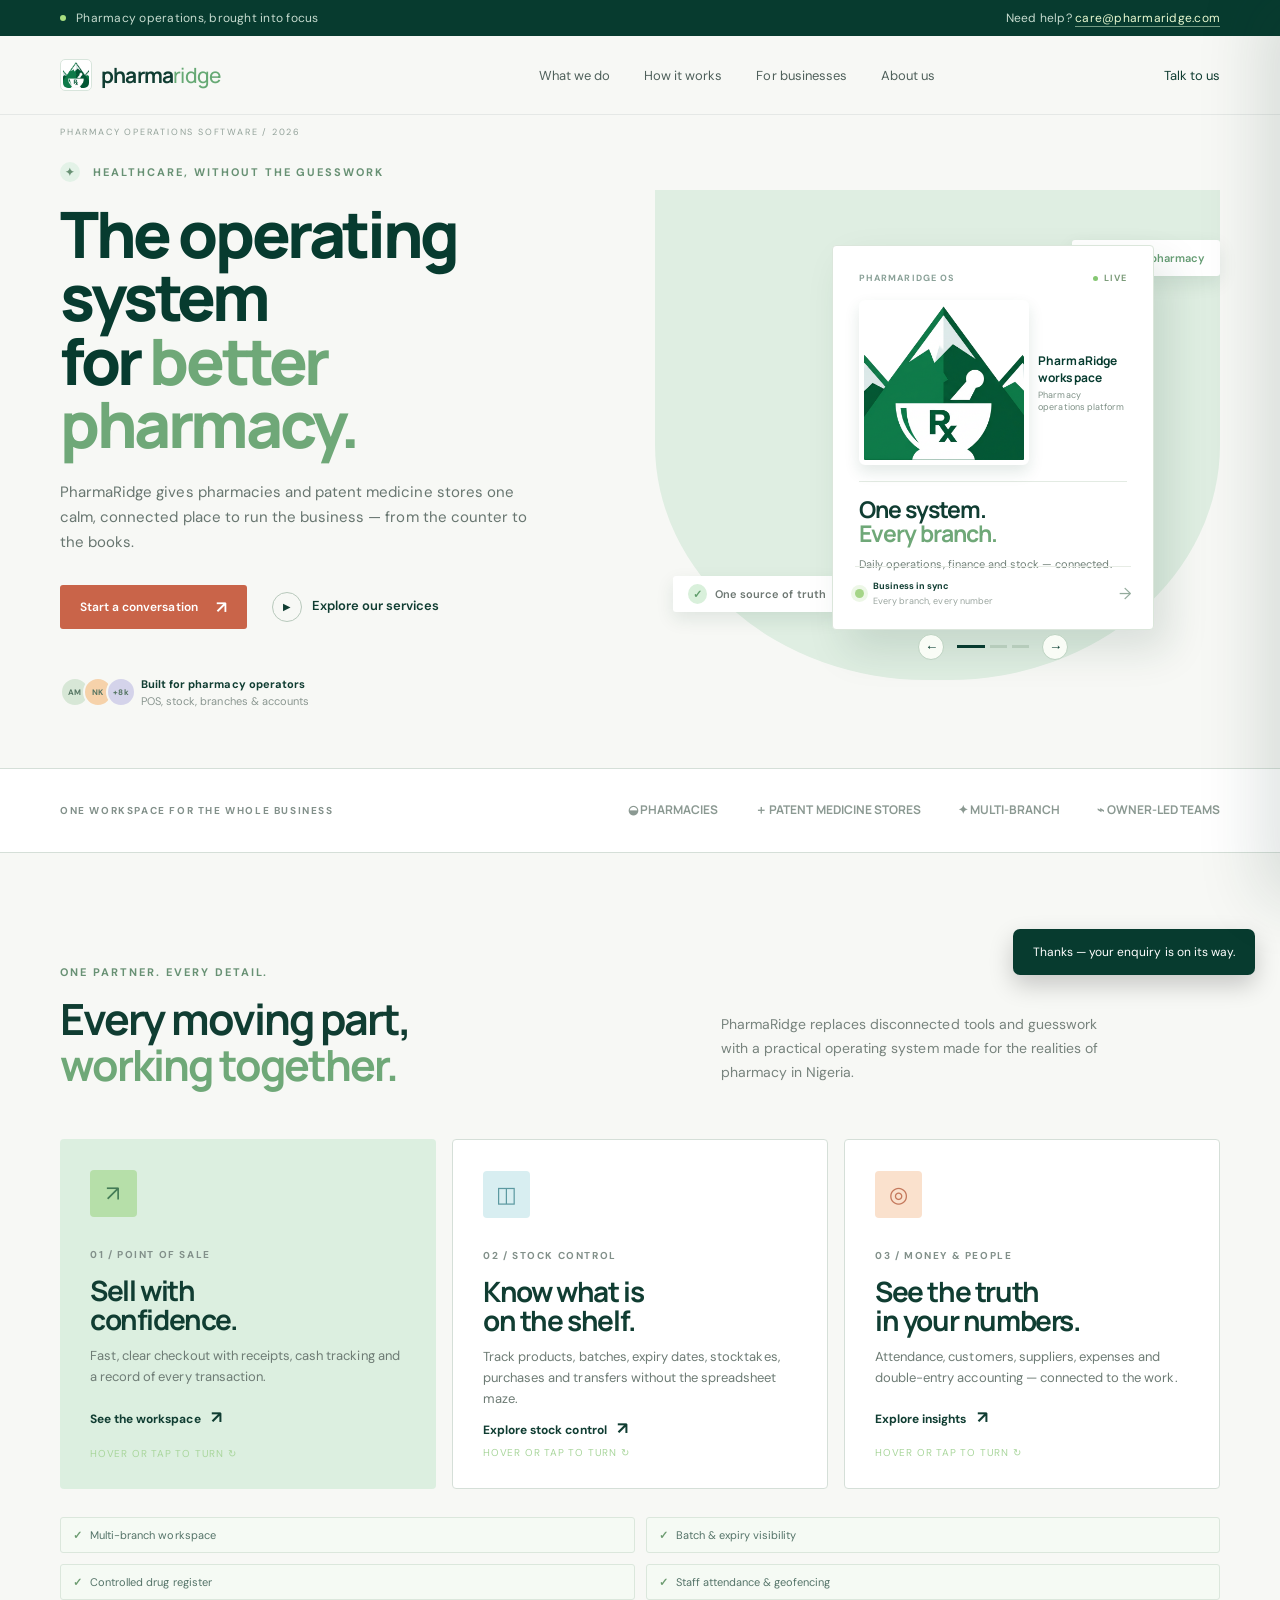
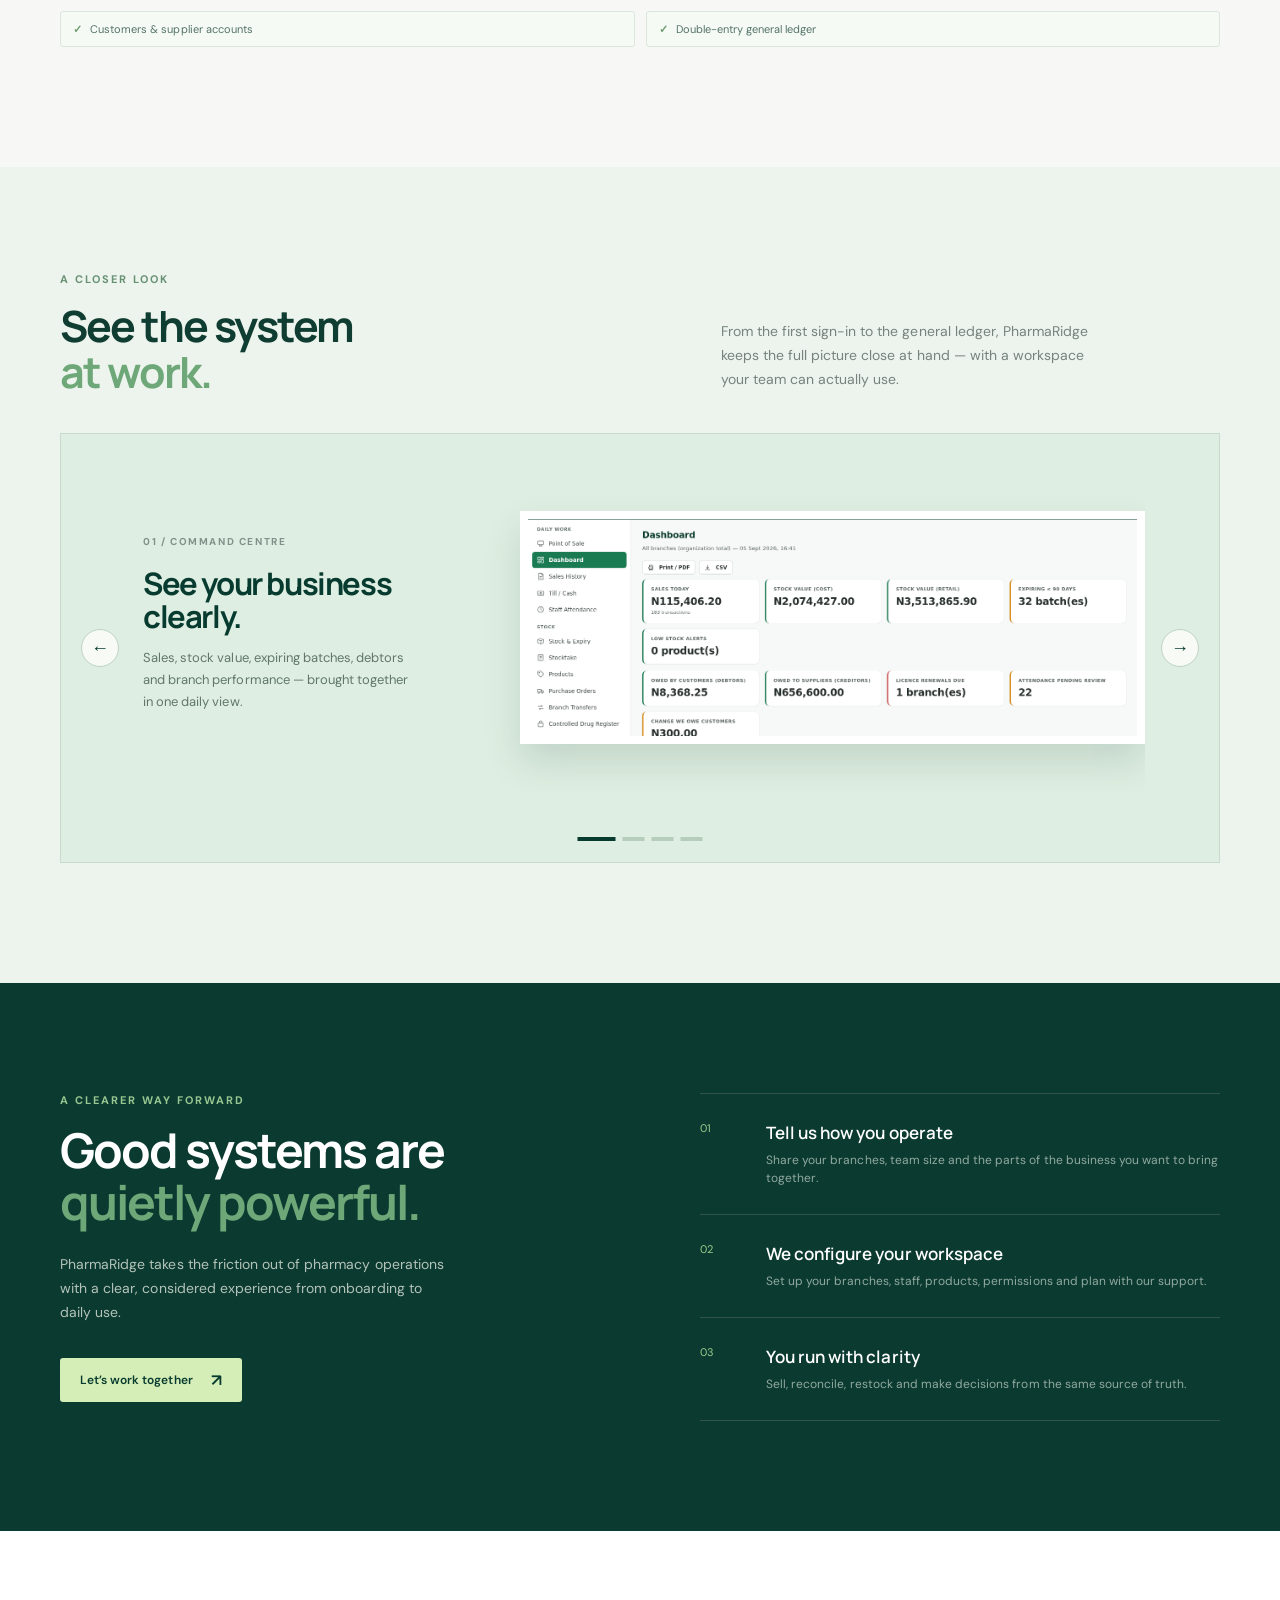
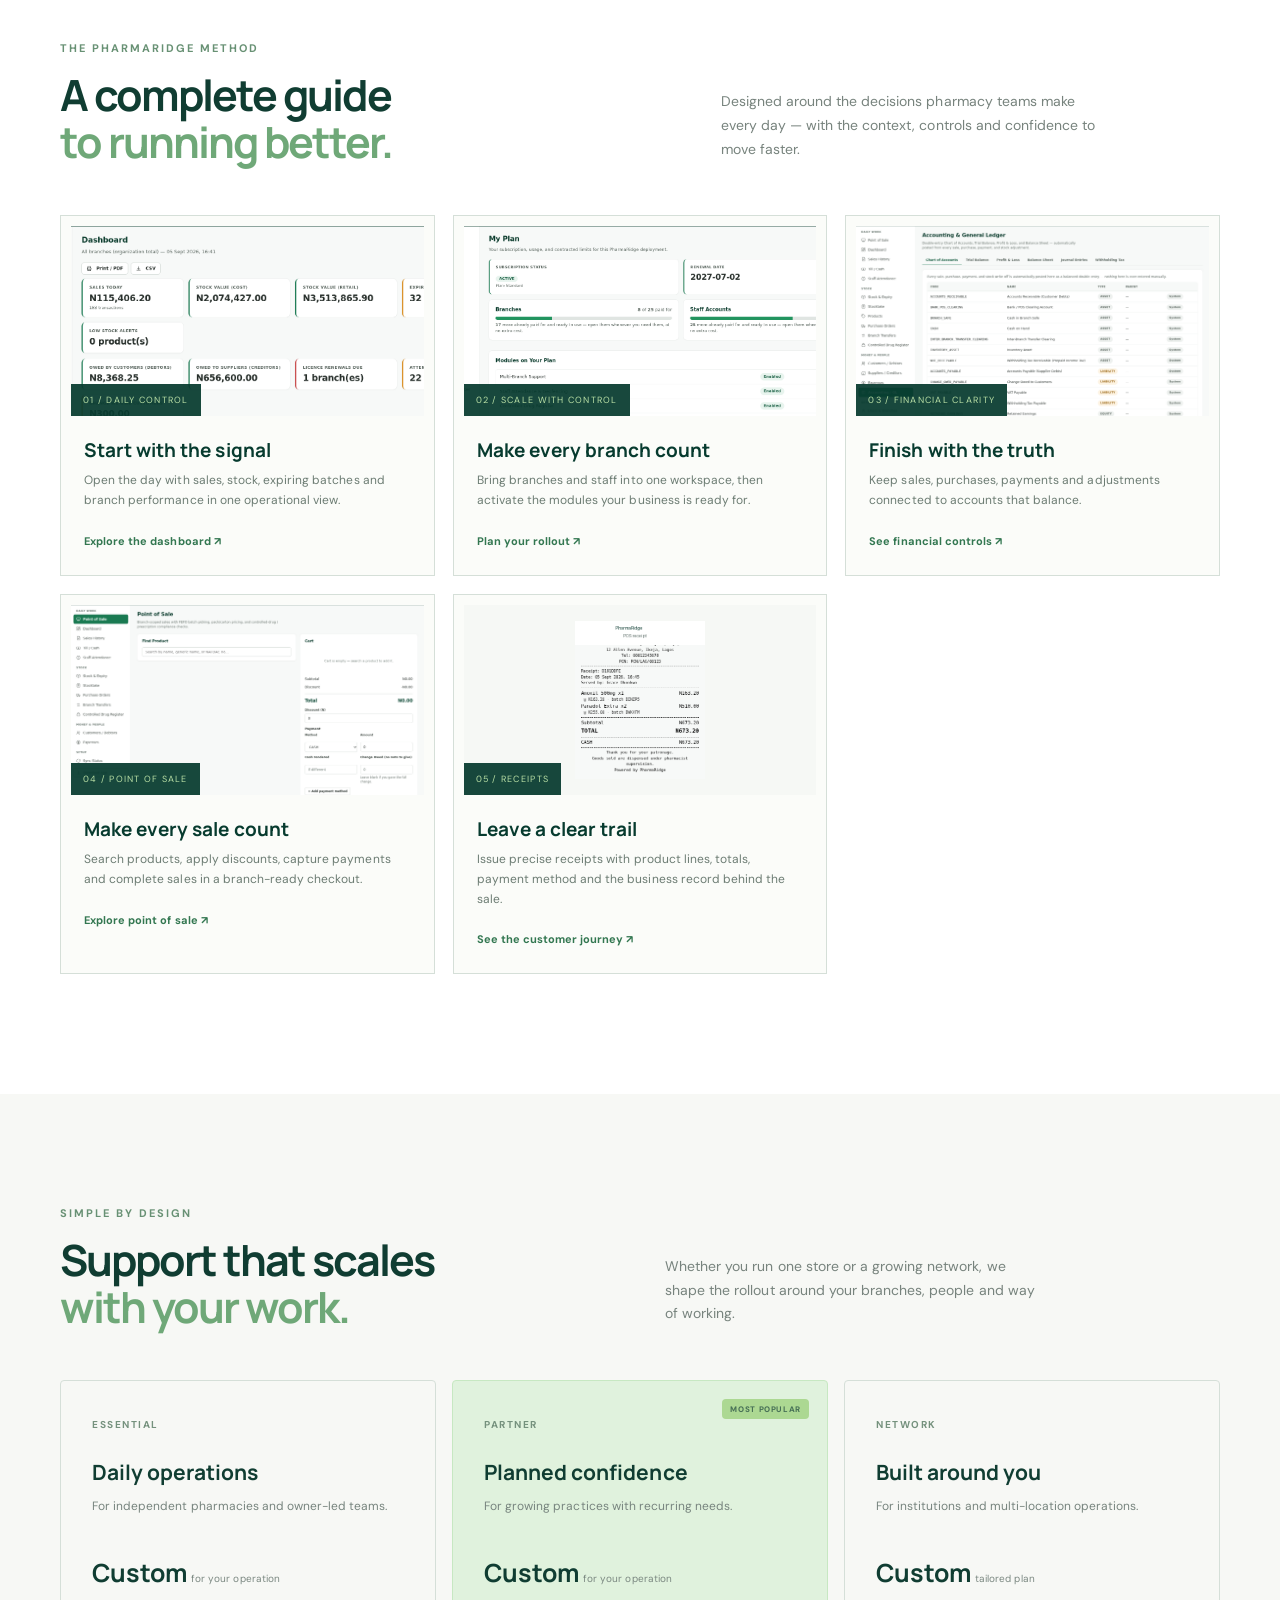
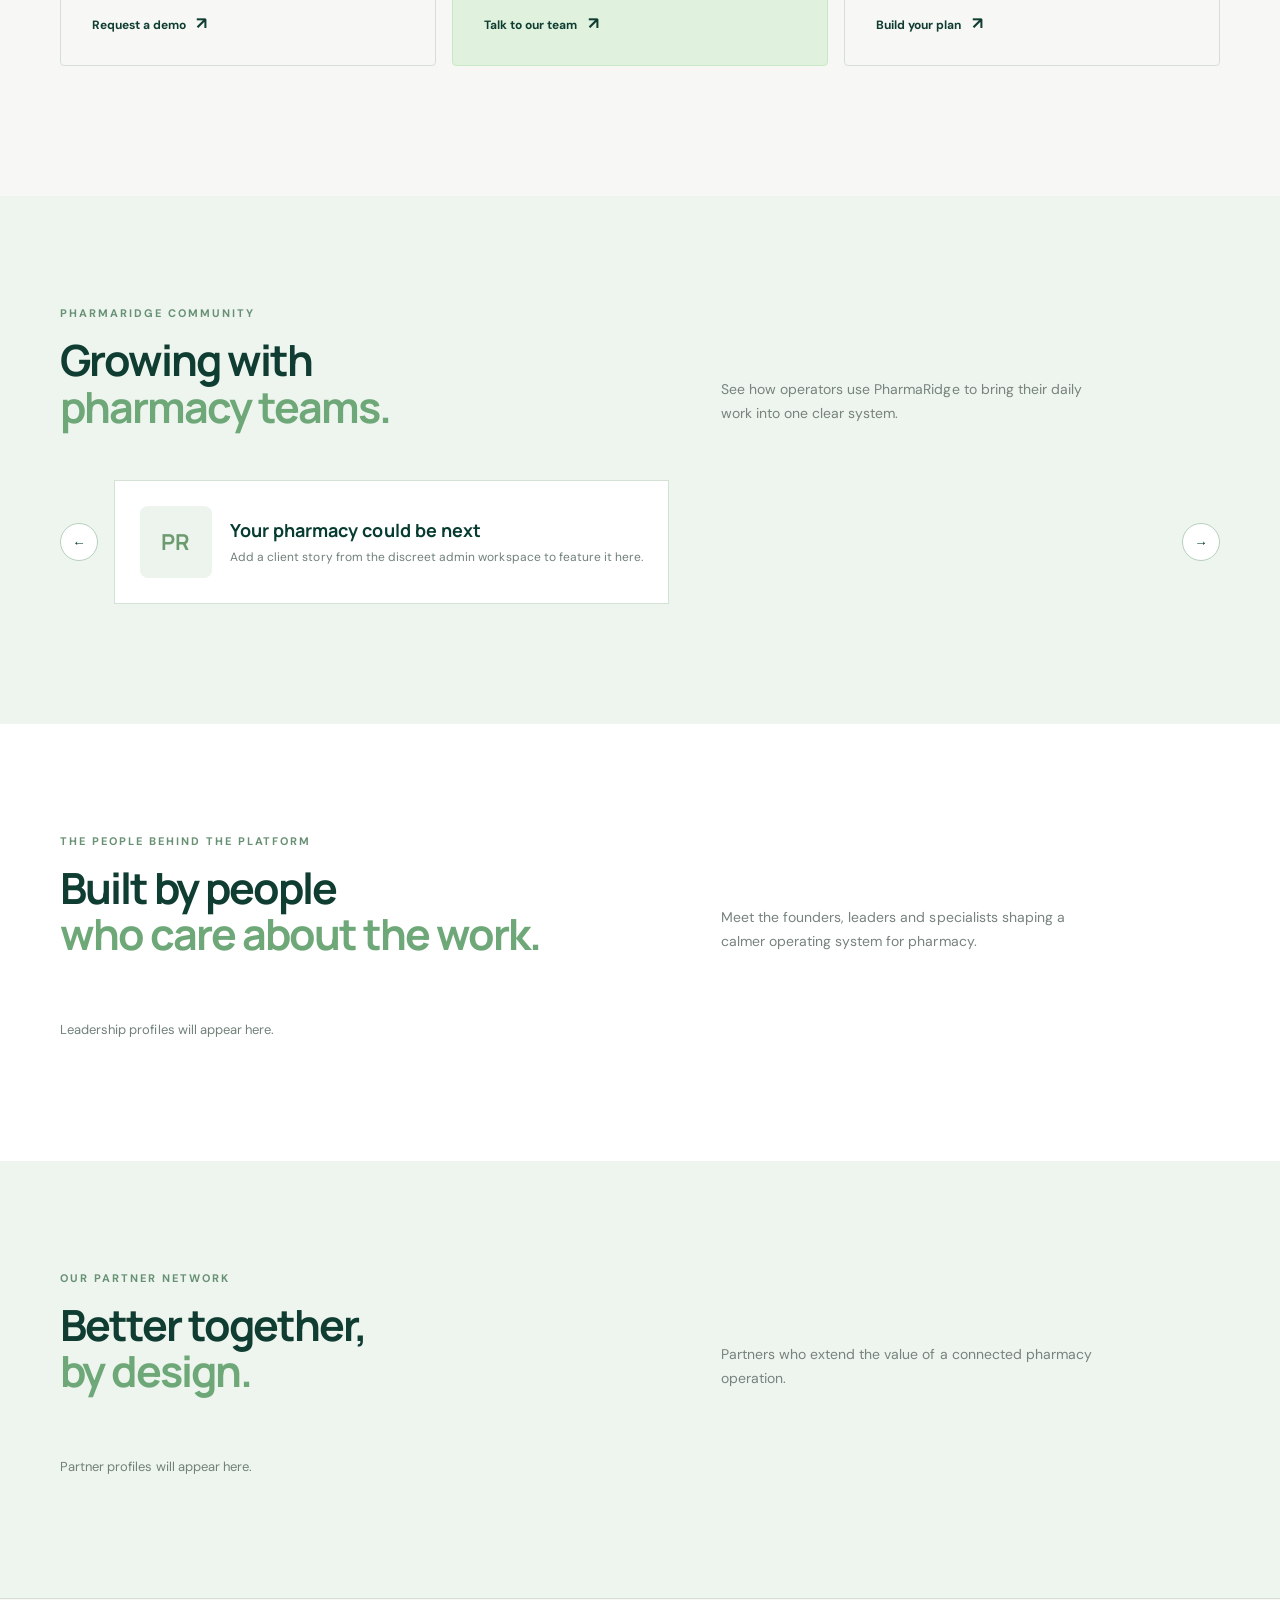
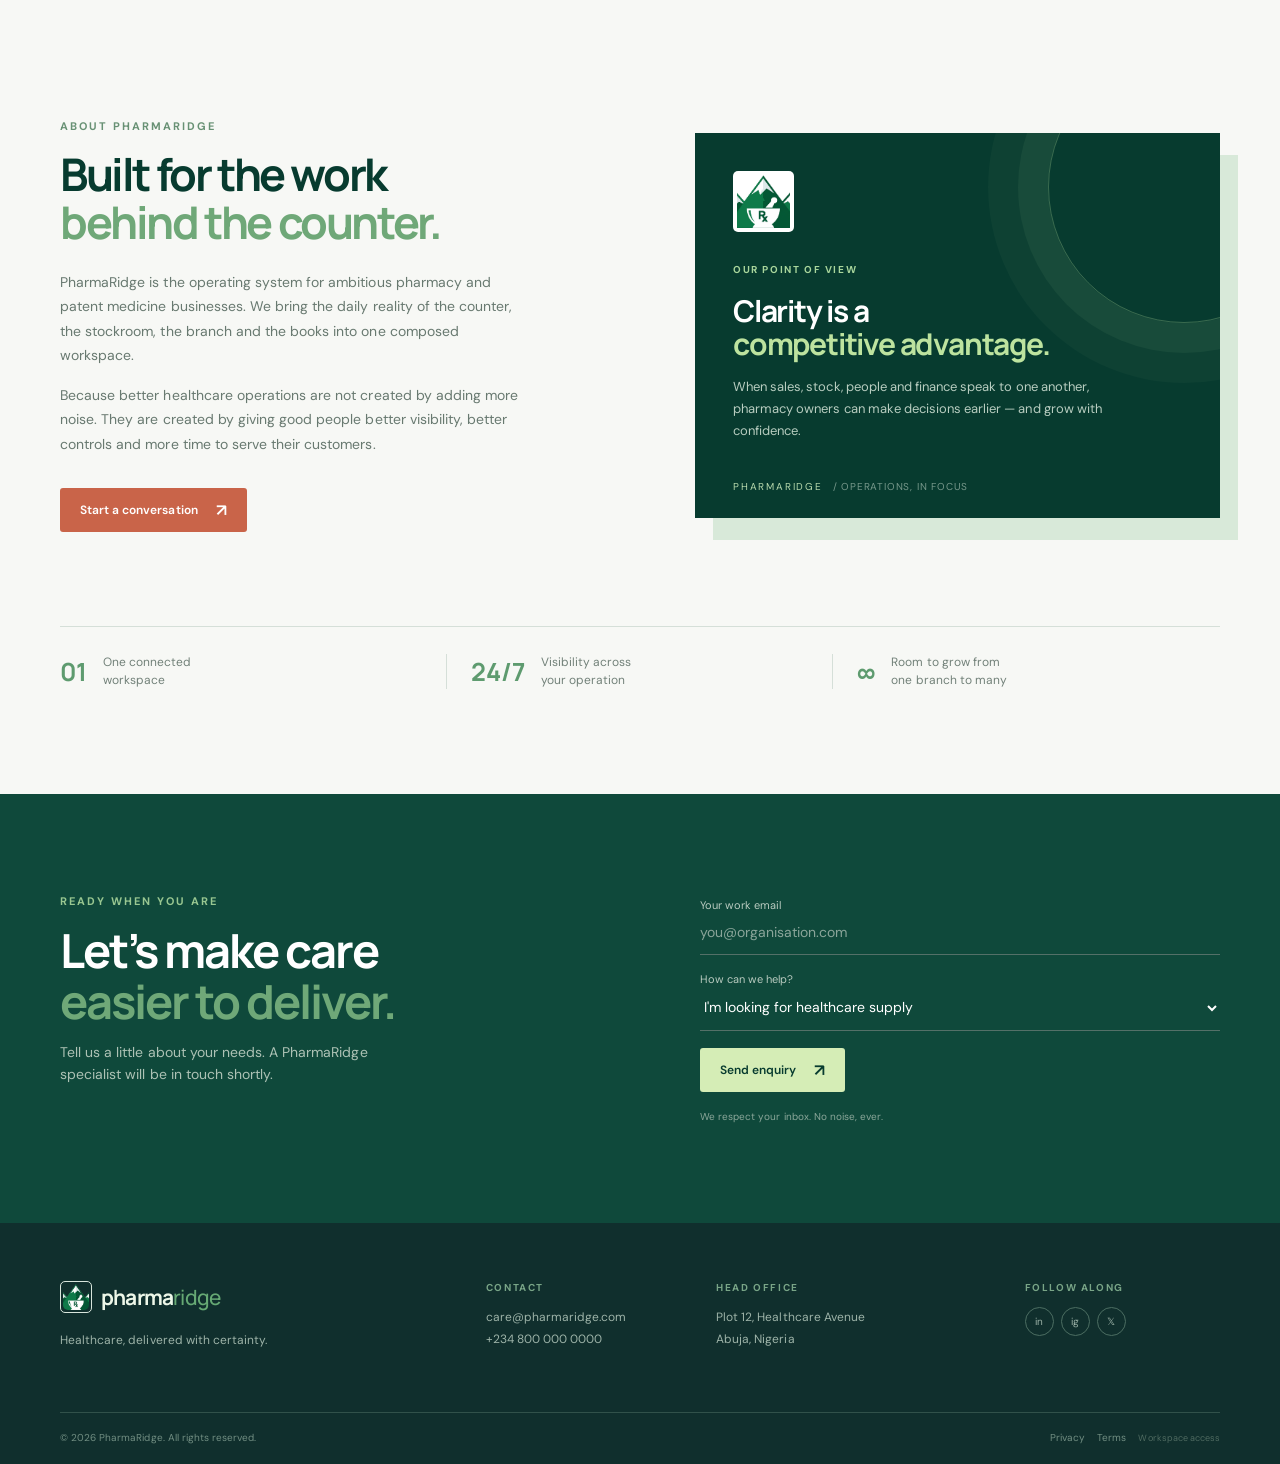
==== commit 418f24b7: "Add team partner and promotional content management" ====
--- a/index.html
+++ b/index.html
@@ -22,11 +22,14 @@
     <section class="guide-section" data-panel="method"><div class="wrap"><div class="section-heading"><div><div class="eyebrow">THE PHARMARIDGE METHOD</div><h2>A complete guide<br><em>to running better.</em></h2></div><p>Designed around the decisions pharmacy teams make every day — with the context, controls and confidence to move faster.</p></div><div class="guide-grid"><article class="guide-card"><div class="guide-image"><img src="assets/pharmaridge-dashboard-clean.png" alt="PharmaRidge daily dashboard"><span>01 / DAILY CONTROL</span></div><h3>Start with the signal</h3><p>Open the day with sales, stock, expiring batches and branch performance in one operational view.</p><a href="#contact">Explore the dashboard ↗</a></article><article class="guide-card"><div class="guide-image"><img src="assets/pharmaridge-plan-clean.png" alt="PharmaRidge plan and modules"><span>02 / SCALE WITH CONTROL</span></div><h3>Make every branch count</h3><p>Bring branches and staff into one workspace, then activate the modules your business is ready for.</p><a href="#contact">Plan your rollout ↗</a></article><article class="guide-card"><div class="guide-image"><img src="assets/pharmaridge-ledger-clean.png" alt="PharmaRidge accounting ledger"><span>03 / FINANCIAL CLARITY</span></div><h3>Finish with the truth</h3><p>Keep sales, purchases, payments and adjustments connected to accounts that balance.</p><a href="#contact">See financial controls ↗</a></article><article class="guide-card"><div class="guide-image"><img src="assets/pharmaridge-pos-clean.png" alt="PharmaRidge point of sale screen"><span>04 / POINT OF SALE</span></div><h3>Make every sale count</h3><p>Search products, apply discounts, capture payments and complete sales in a branch-ready checkout.</p><a href="#contact">Explore point of sale ↗</a></article><article class="guide-card"><div class="guide-image receipt-image"><img src="assets/pharmaridge-receipt-clean.png" alt="PharmaRidge pharmacy receipt"><span>05 / RECEIPTS</span></div><h3>Leave a clear trail</h3><p>Issue precise receipts with product lines, totals, payment method and the business record behind the sale.</p><a href="#contact">See the customer journey ↗</a></article></div></div></section>
     <section class="section wrap plans" id="plans" data-panel="plans"><div class="section-heading centered"><div><div class="eyebrow">SIMPLE BY DESIGN</div><h2>Support that scales<br><em>with your work.</em></h2></div><p>Whether you run one store or a growing network, we shape the rollout around your branches, people and way of working.</p></div><div class="plan-grid"><article class="plan"><span>ESSENTIAL</span><h3>Daily operations</h3><p>For independent pharmacies and owner-led teams.</p><div class="price"><b data-price="essential">Custom</b><small>for your operation</small></div><a href="#contact">Request a demo <span>↗</span></a></article><article class="plan highlighted"><div class="popular">MOST POPULAR</div><span>PARTNER</span><h3>Planned confidence</h3><p>For growing practices with recurring needs.</p><div class="price"><b data-price="partner">Custom</b><small>for your operation</small></div><a href="#contact">Talk to our team <span>↗</span></a></article><article class="plan"><span>NETWORK</span><h3>Built around you</h3><p>For institutions and multi-location operations.</p><div class="price"><b>Custom</b><small>tailored plan</small></div><a href="#contact">Build your plan <span>↗</span></a></article></div></section>
     <section class="clients-section" id="clients"><div class="wrap"><div class="section-heading"><div><div class="eyebrow">PHARMARIDGE COMMUNITY</div><h2>Growing with<br><em>pharmacy teams.</em></h2></div><p>See how operators use PharmaRidge to bring their daily work into one clear system.</p></div><div class="clients-carousel"><button class="client-prev" aria-label="Previous client">←</button><div class="client-viewport"><div class="client-track" id="client-track"></div></div><button class="client-next" aria-label="Next client">→</button></div></div></section>
+    <section class="people-section" id="people"><div class="wrap"><div class="section-heading"><div><div class="eyebrow">THE PEOPLE BEHIND THE PLATFORM</div><h2>Built by people<br><em>who care about the work.</em></h2></div><p>Meet the founders, leaders and specialists shaping a calmer operating system for pharmacy.</p></div><div class="people-grid" id="people-grid"><p class="empty-content">Leadership profiles will appear here.</p></div></div></section>
+    <section class="partners-section" id="partners"><div class="wrap"><div class="section-heading"><div><div class="eyebrow">OUR PARTNER NETWORK</div><h2>Better together,<br><em>by design.</em></h2></div><p>Partners who extend the value of a connected pharmacy operation.</p></div><div class="partners-grid" id="partners-grid"><p class="empty-content">Partner profiles will appear here.</p></div></div></section>
+    <div class="ad-popover" id="ad-popover" hidden><button class="ad-close" aria-label="Close ad">×</button><img id="ad-image" alt=""><div><span class="eyebrow">PHARMARIDGE UPDATE</span><h3 id="ad-title"></h3><p id="ad-message"></p><a id="ad-cta" class="btn btn-primary" target="_blank" rel="noopener"></a></div></div>
     <section class="about-section" id="about"><div class="wrap about-grid"><div class="about-intro"><div class="eyebrow">ABOUT PHARMARIDGE</div><h2>Built for the work<br><em>behind the counter.</em></h2><p>PharmaRidge is the operating system for ambitious pharmacy and patent medicine businesses. We bring the daily reality of the counter, the stockroom, the branch and the books into one composed workspace.</p><p>Because better healthcare operations are not created by adding more noise. They are created by giving good people better visibility, better controls and more time to serve their customers.</p><a href="#contact" class="btn btn-primary">Start a conversation <span>↗</span></a></div><div class="about-card"><div class="about-mark"><img src="assets/pharmaridge-mark-source.png" alt="PharmaRidge mark"></div><div><span class="card-kicker">OUR POINT OF VIEW</span><h3>Clarity is a<br><em>competitive advantage.</em></h3><p>When sales, stock, people and finance speak to one another, pharmacy owners can make decisions earlier — and grow with confidence.</p></div><div class="about-signature">PHARMARIDGE <span>/ OPERATIONS, IN FOCUS</span></div></div></div><div class="wrap about-stats"><div><strong>01</strong><span>One connected<br>workspace</span></div><div><strong>24/7</strong><span>Visibility across<br>your operation</span></div><div><strong>∞</strong><span>Room to grow from<br>one branch to many</span></div></div></section>
     <section class="contact-section" id="contact" data-panel="contact"><div class="wrap contact-box"><div><div class="eyebrow light">READY WHEN YOU ARE</div><h2>Let’s make care<br><em>easier to deliver.</em></h2><p>Tell us a little about your needs. A PharmaRidge specialist will be in touch shortly.</p></div><form id="contact-form"><label>Your work email<input type="email" placeholder="you@organisation.com" required></label><label>How can we help? <select><option>I'm looking for healthcare supply</option><option>I want to become a partner</option><option>I have a question</option></select></label><button class="btn btn-light" type="submit">Send enquiry <span>↗</span></button><small class="form-note">We respect your inbox. No noise, ever.</small></form></div></section>
   </main>
   <footer><div class="wrap footer-grid"><div><a href="#top" class="brand light-brand"><span class="brand-mark"><img src="assets/pharmaridge-mark-source.png" alt="PharmaRidge logo"></span><span>pharma<strong>ridge</strong></span></a><p>Healthcare, delivered with certainty.</p></div><div><span class="footer-label">CONTACT</span><a data-contact-email href="mailto:care@pharmaridge.com">care@pharmaridge.com</a><a data-contact-phone href="tel:+2348000000000">+234 800 000 0000</a></div><div><span class="footer-label">HEAD OFFICE</span><span data-office>Plot 12, Healthcare Avenue<br>Abuja, Nigeria</span></div><div><span class="footer-label">FOLLOW ALONG</span><div class="socials"><a href="#">in</a><a href="#">ig</a><a href="#">𝕏</a></div></div></div><div class="wrap footer-bottom"><span>© 2026 PharmaRidge. All rights reserved.</span><span>Privacy &nbsp;&nbsp; Terms &nbsp;&nbsp; <a class="quiet-access admin-open" href="#">Workspace access</a></span></div></footer>
   <div class="toast" id="toast">Thanks — your enquiry is on its way.</div>
   <aside class="admin-drawer" id="admin-drawer"><div class="admin-head"><div><span class="eyebrow">PHARMARIDGE CONTROL</span><h2>Admin space</h2></div><button class="close-admin">×</button></div><p class="admin-intro">Update the details your customers see. Changes are saved in this browser for now.</p><form id="admin-form"><div class="admin-section"><span>PUBLIC CONTACT</span><label>Support email<input name="email" type="email"></label><label>Phone number<input name="phone"></label><label>Head office<input name="office"></label></div><div class="admin-section"><span>PLAN PRICING</span><label>Essential from<input name="essential"></label><label>Partner from<input name="partner"></label></div><div class="admin-section"><span>CLIENT SHOWCASE</span><label>Client name<input name="clientName" placeholder="e.g. Meridian Pharmacy"></label><label>Logo image<input name="clientLogo" type="file" accept="image/*"></label><label>Short story<input name="clientStory" placeholder="What they use PharmaRidge for"></label><button class="btn btn-dark" id="add-client" type="button">Add client <span>+</span></button><div id="admin-client-list" class="admin-client-list"></div></div><div class="admin-section"><span>ANNOUNCEMENT</span><label>Top bar message<input name="announcement"></label></div><button class="btn btn-primary save-admin" type="submit">Save changes <span>✓</span></button><button class="reset-admin" type="button">Reset demo content</button></form></aside><div class="scrim"></div>
-  <script src="app.js"></script>
+  <script src="supabase-config.js"></script><script type="module" src="public-data.js"></script><script src="app.js"></script>
 </body></html>
--- a/styles.css
+++ b/styles.css
@@ -30,3 +30,4 @@
 .guide-grid{grid-template-columns:repeat(3,1fr)}.receipt-image img{object-fit:contain;background:#f6f8f5;padding:16px}.hero-card-carousel{position:absolute;right:66px;top:55px;width:322px;height:385px}.hero-card-slide{position:absolute;inset:0;background:#fff;border-radius:4px;padding:26px;box-shadow:15px 20px 40px rgba(20,64,45,.13);border:1px solid #dbe6db;opacity:0;transform:translateY(12px) rotate(1deg);transition:.65s cubic-bezier(.2,.8,.2,1);pointer-events:none}.hero-card-slide.active{opacity:1;transform:translateY(0) rotate(0);pointer-events:auto;z-index:2}.hero-card-slide:nth-child(2),.hero-card-slide:nth-child(3){padding:17px}.hero-card-slide img{width:100%;height:165px;object-fit:cover;object-position:top;border:5px solid #fff;box-shadow:0 7px 15px #164d3420}.hero-card-slide h3{font:700 23px/1.05 'Manrope';letter-spacing:-1px;margin:15px 0 8px}.hero-card-slide p{font-size:11px;line-height:1.5;color:#718078}.hero-mini-label{font-size:9px;letter-spacing:.14em;color:#689174;font-weight:700;display:flex;justify-content:space-between;margin-bottom:13px}.hero-mini-label span{color:#9bac9f}.hero-card-nav{position:absolute;z-index:4;bottom:-30px;left:0;right:0;display:flex;justify-content:center;align-items:center;gap:13px}.hero-card-nav button{border:1px solid #bdd3c2;background:#f9fcf6;color:var(--deep);border-radius:50%;width:26px;height:26px;cursor:pointer}.hero-card-nav div{display:flex;gap:5px}.hero-card-nav i{width:17px;height:3px;background:#b6ccbb}.hero-card-nav i.active{background:var(--deep);width:28px}@media(max-width:800px){.hero-card-carousel{right:38px;top:38px;width:290px}.guide-grid{grid-template-columns:1fr}}
 .about-section{background:#f7f8f5;padding:120px 0 105px;border-top:1px solid var(--line)}.about-grid{display:grid;grid-template-columns:1fr 1fr;gap:110px;align-items:center}.about-intro h2{font:700 45px/1.08 'Manrope';letter-spacing:-2.4px;margin:17px 0 23px;color:var(--deep)}.about-intro p{max-width:475px;color:#687970;font-size:14px;line-height:1.75;margin:0 0 15px}.about-intro .btn{margin-top:17px}.about-card{min-height:385px;background:var(--deep);color:#fff;padding:38px 38px 25px;display:flex;flex-direction:column;justify-content:space-between;position:relative;overflow:hidden;box-shadow:18px 22px 0 #d8e9d9}.about-card:after{content:'';position:absolute;width:270px;height:270px;border:1px solid rgba(190,230,160,.28);border-radius:50%;right:-100px;top:-82px;box-shadow:0 0 0 30px rgba(190,230,160,.06),0 0 0 60px rgba(190,230,160,.035)}.about-mark{width:61px;height:61px;padding:4px;background:#fff;border-radius:5px;position:relative;z-index:1}.about-mark img{width:100%;height:100%;object-fit:cover}.about-card>div:nth-child(2){position:relative;z-index:1}.about-card .card-kicker{color:#a9d69c}.about-card h3{font:700 30px/1.1 'Manrope';letter-spacing:-1.2px;margin:16px 0}.about-card h3 em{color:#bde39f}.about-card p{max-width:375px;color:#b8cdc0;font-size:13px;line-height:1.7}.about-signature{font-size:10px;letter-spacing:.18em;color:#b7d9ad;position:relative;z-index:1}.about-signature span{color:#77988b;margin-left:5px;letter-spacing:.08em}.about-stats{display:grid;grid-template-columns:repeat(3,1fr);border-top:1px solid var(--line);margin-top:94px;padding-top:27px}.about-stats div{display:flex;gap:16px;align-items:flex-start;border-right:1px solid var(--line);padding-left:24px}.about-stats div:first-child{padding-left:0}.about-stats div:last-child{border:0}.about-stats strong{font:700 25px 'Manrope';color:#5e9b6f}.about-stats span{color:#728179;font-size:12px;line-height:1.45}@media(max-width:800px){.about-section{padding:75px 0}.about-grid{grid-template-columns:1fr;gap:60px}.about-intro h2{font-size:37px}.about-card{box-shadow:10px 12px 0 #d8e9d9}.about-stats{grid-template-columns:1fr;gap:20px;margin-top:60px}.about-stats div{border-right:0;border-bottom:1px solid var(--line);padding:0 0 16px!important}}
 .clients-section{background:#eef5ef;padding:110px 0 120px}.clients-carousel{position:relative;display:flex;align-items:center;gap:16px}.client-viewport{overflow:hidden;flex:1}.client-track{display:flex;gap:16px;transition:transform .55s ease}.client-card{min-width:calc(50% - 8px);background:#fff;border:1px solid #d4e2d6;padding:25px;display:grid;grid-template-columns:72px 1fr;gap:18px;align-items:center}.client-card img,.client-placeholder{width:72px;height:72px;border-radius:8px;object-fit:contain;background:#edf4ed}.client-placeholder{display:grid;place-items:center;color:#6c9b70;font:700 22px 'Manrope'}.client-card h3{margin:0 0 6px;font:700 18px 'Manrope';color:var(--deep)}.client-card p{margin:0;color:#718178;font-size:12px;line-height:1.55}.client-prev,.client-next{flex:none;border:1px solid #b9d0bd;background:#fff;color:var(--deep);width:38px;height:38px;border-radius:50%;cursor:pointer}.admin-client-list{margin-top:12px}.admin-client-row{font-size:11px;color:#65766d;border-bottom:1px solid #dce7dc;padding:8px 0;display:flex;justify-content:space-between}.admin-client-row button{border:0;background:none;color:#b85e4a;cursor:pointer}@media(max-width:800px){.clients-section{padding:75px 0}.client-card{min-width:100%}.clients-carousel{gap:5px}.client-prev,.client-next{width:30px;height:30px}}
+.people-section,.partners-section{padding:110px 0;background:#fff}.partners-section{background:#eef5ef}.people-grid{display:grid;grid-template-columns:repeat(3,1fr);gap:18px}.person-card,.partner-card{border:1px solid var(--line);background:#fbfcf9;padding:12px}.person-card img{width:100%;height:230px;object-fit:cover;background:#e6f0e6}.person-card .card-kicker{display:block;margin-top:19px}.person-card h3,.partner-card h3{font:700 20px 'Manrope';color:var(--deep);margin:9px 0}.person-card p,.partner-card p{font-size:12px;line-height:1.6;color:#6e7d74}.partners-grid{display:grid;grid-template-columns:repeat(4,1fr);gap:15px}.partner-card{display:block;color:inherit}.partner-card img{width:100%;height:90px;object-fit:contain;background:#fff;margin-bottom:15px}.partner-card span{font-size:9px;letter-spacing:.13em;color:#6a9674;font-weight:700}.partner-card h3{font-size:16px}.partner-card p{margin-bottom:4px}.empty-content{color:#718178;font-size:13px}.ad-popover{position:fixed;right:24px;bottom:24px;width:min(390px,calc(100% - 32px));z-index:12;background:#fff;border:1px solid #cbded0;box-shadow:0 18px 45px #0d4a3228;padding:18px;display:grid;grid-template-columns:78px 1fr;gap:16px;animation:adIn .5s ease}.ad-popover[hidden]{display:none}.ad-popover img{width:78px;height:78px;object-fit:cover;border-radius:4px;background:#e7f2e7}.ad-popover h3{font:700 18px 'Manrope';color:var(--deep);margin:6px 0}.ad-popover p{font-size:12px;line-height:1.5;color:#6e7d74;margin:0 0 12px}.ad-popover .btn{padding:9px 12px;font-size:10px}.ad-close{position:absolute;right:8px;top:7px;border:0;background:none;color:#759084;font-size:20px;cursor:pointer}@keyframes adIn{from{transform:translateY(18px);opacity:0}to{transform:none;opacity:1}}@media(max-width:800px){.people-section,.partners-section{padding:75px 0}.people-grid{grid-template-columns:1fr}.partners-grid{grid-template-columns:1fr 1fr}.person-card img{height:280px}}
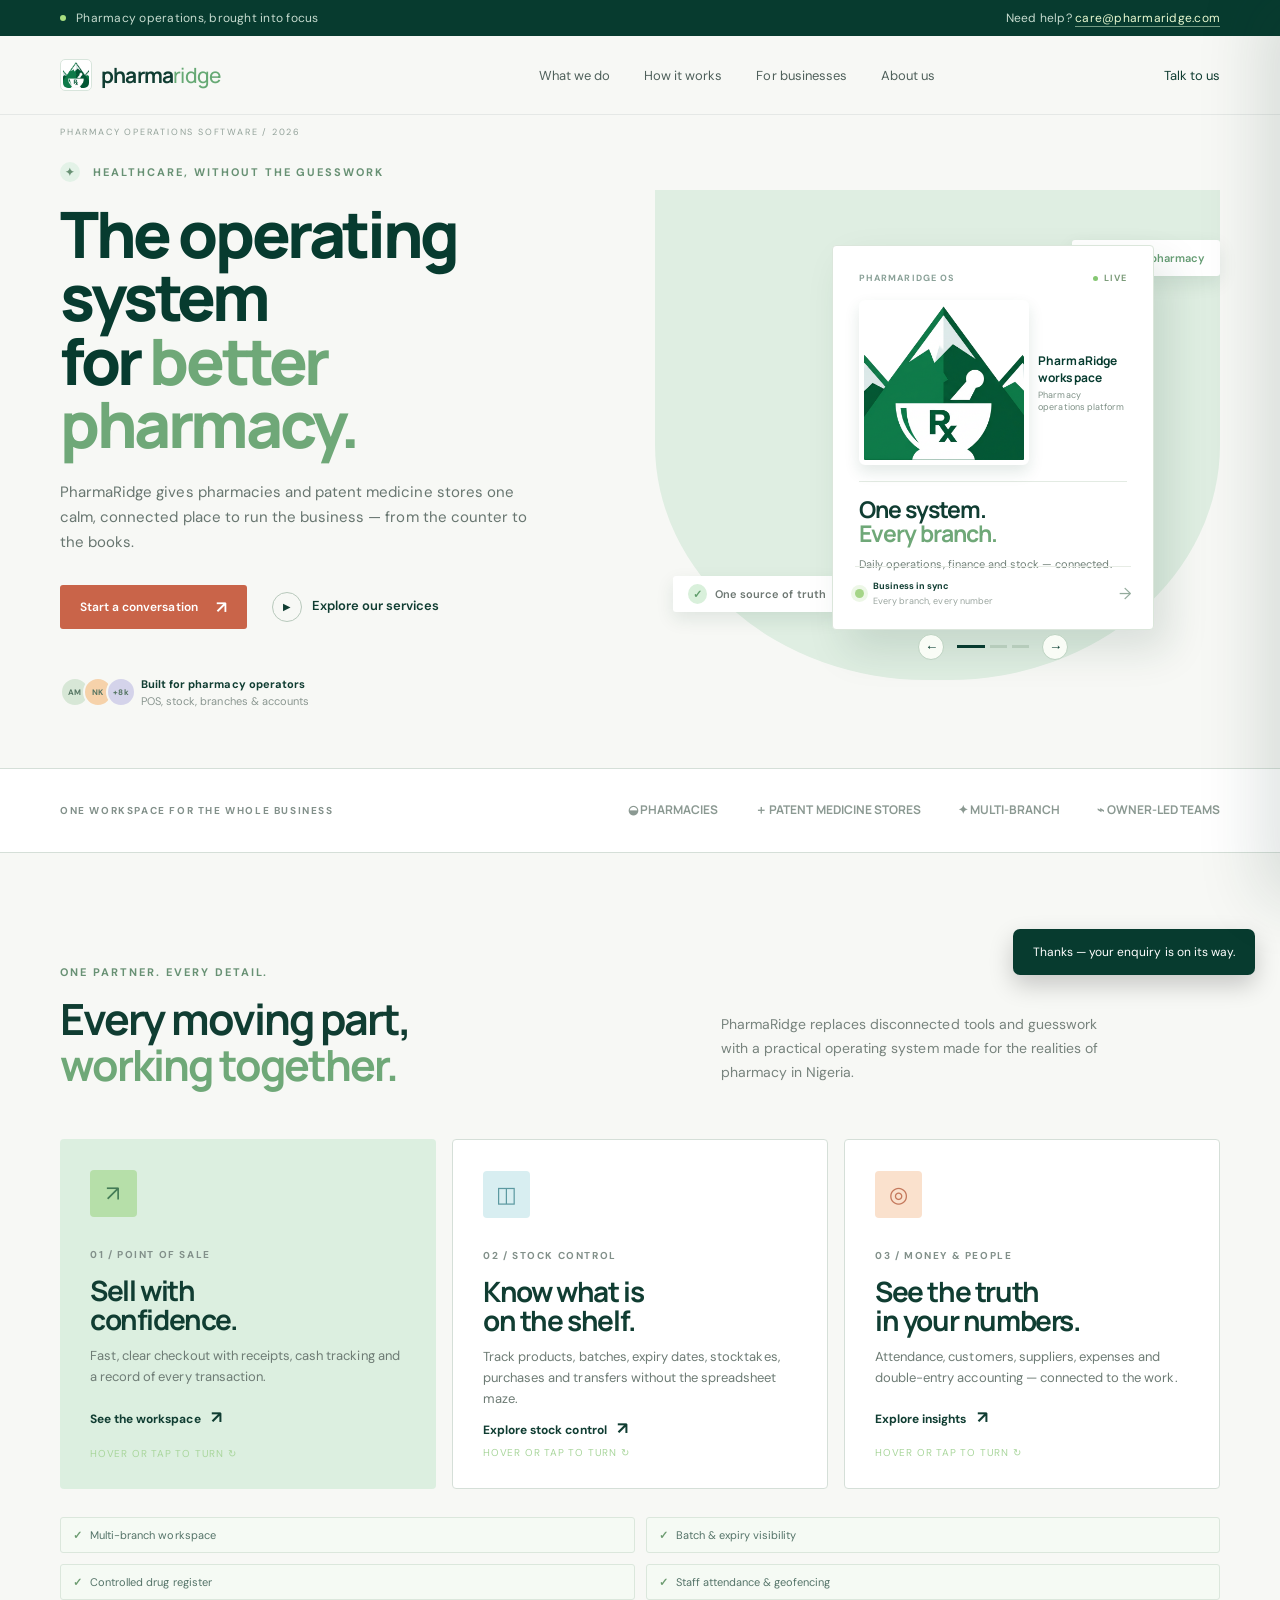
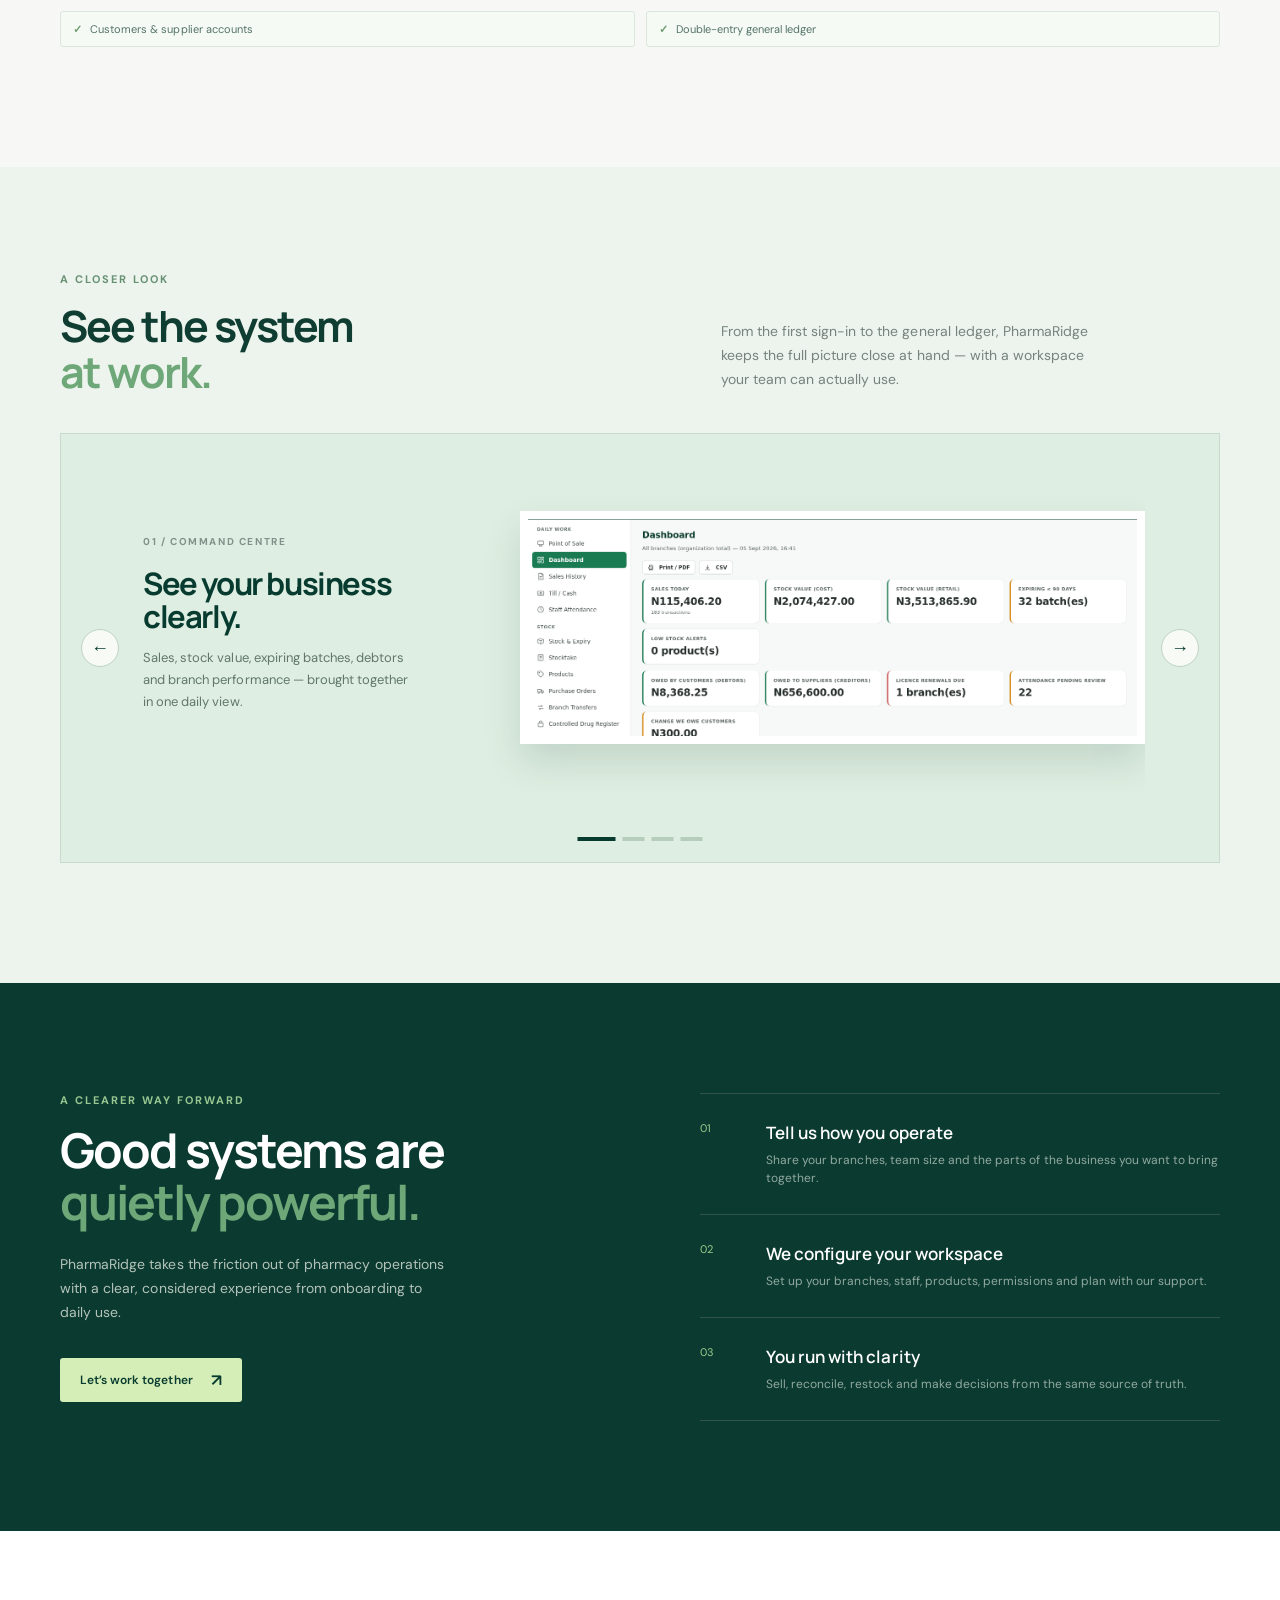
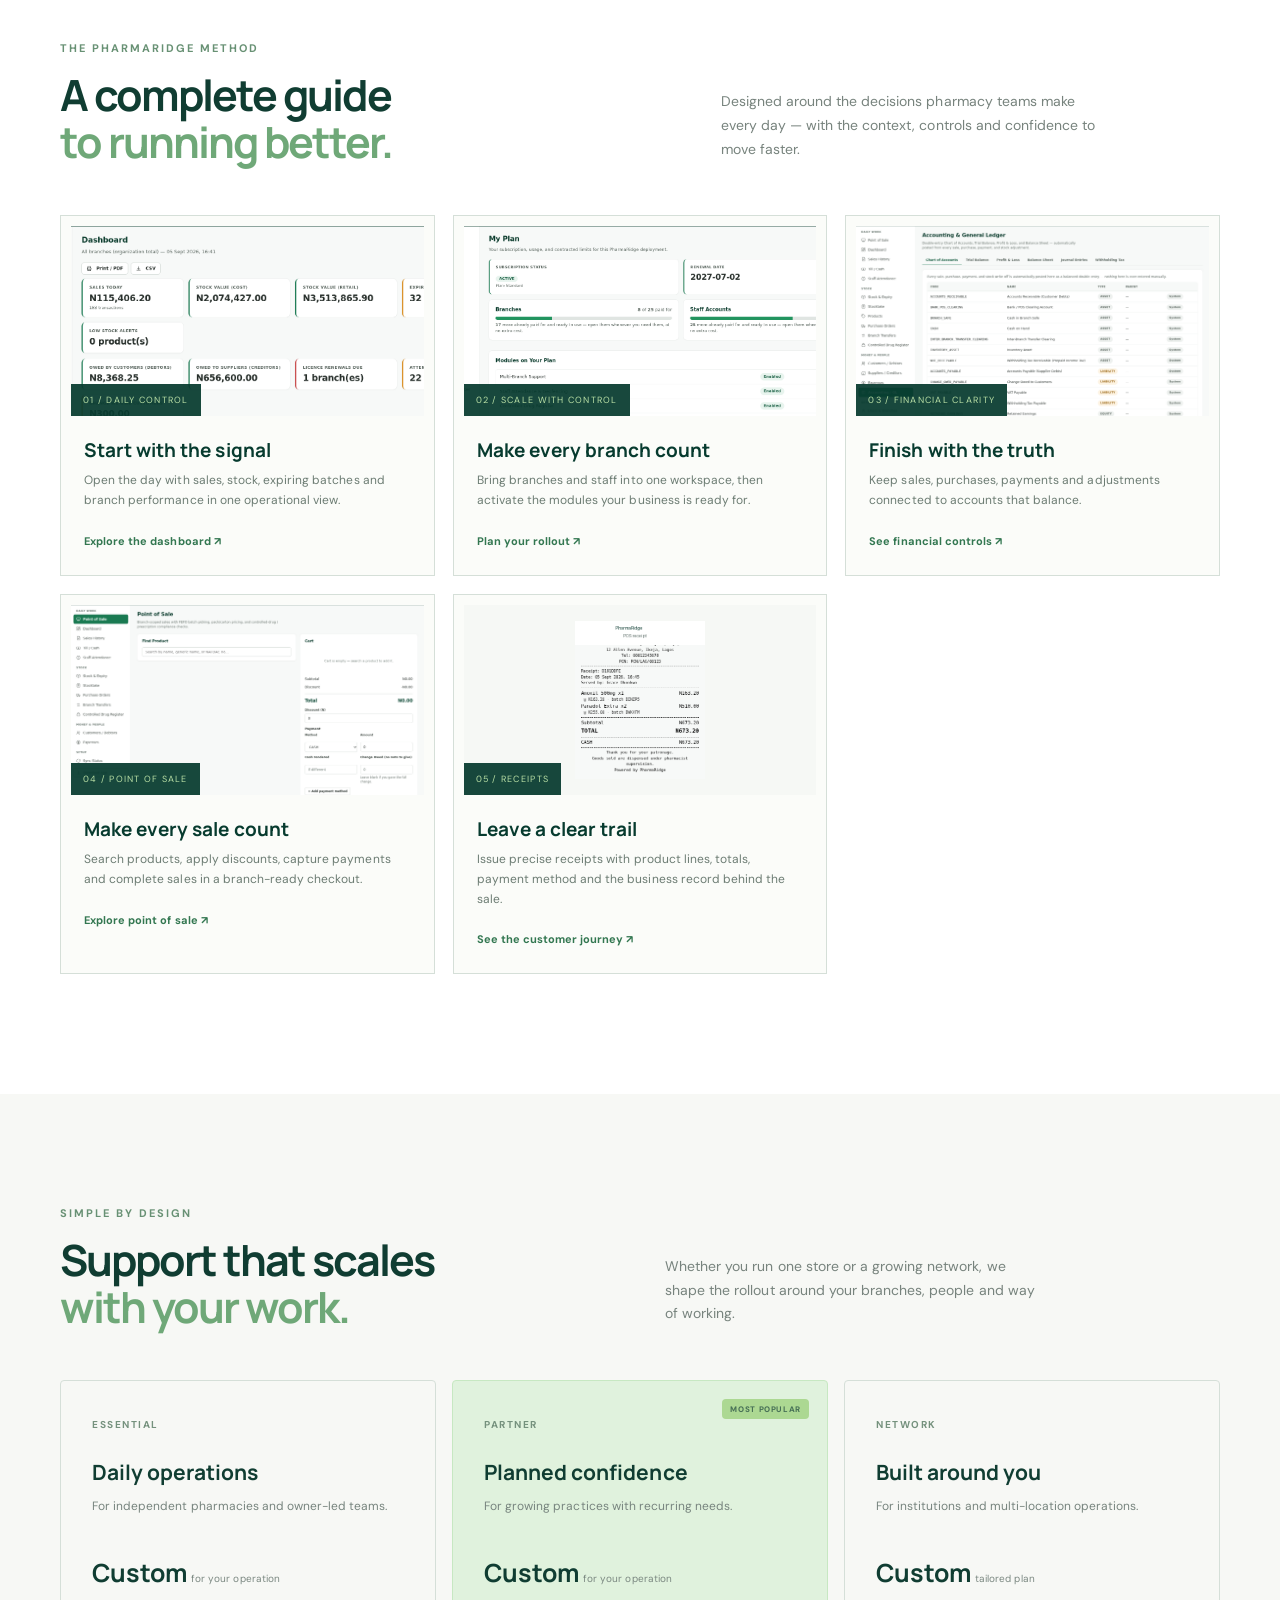
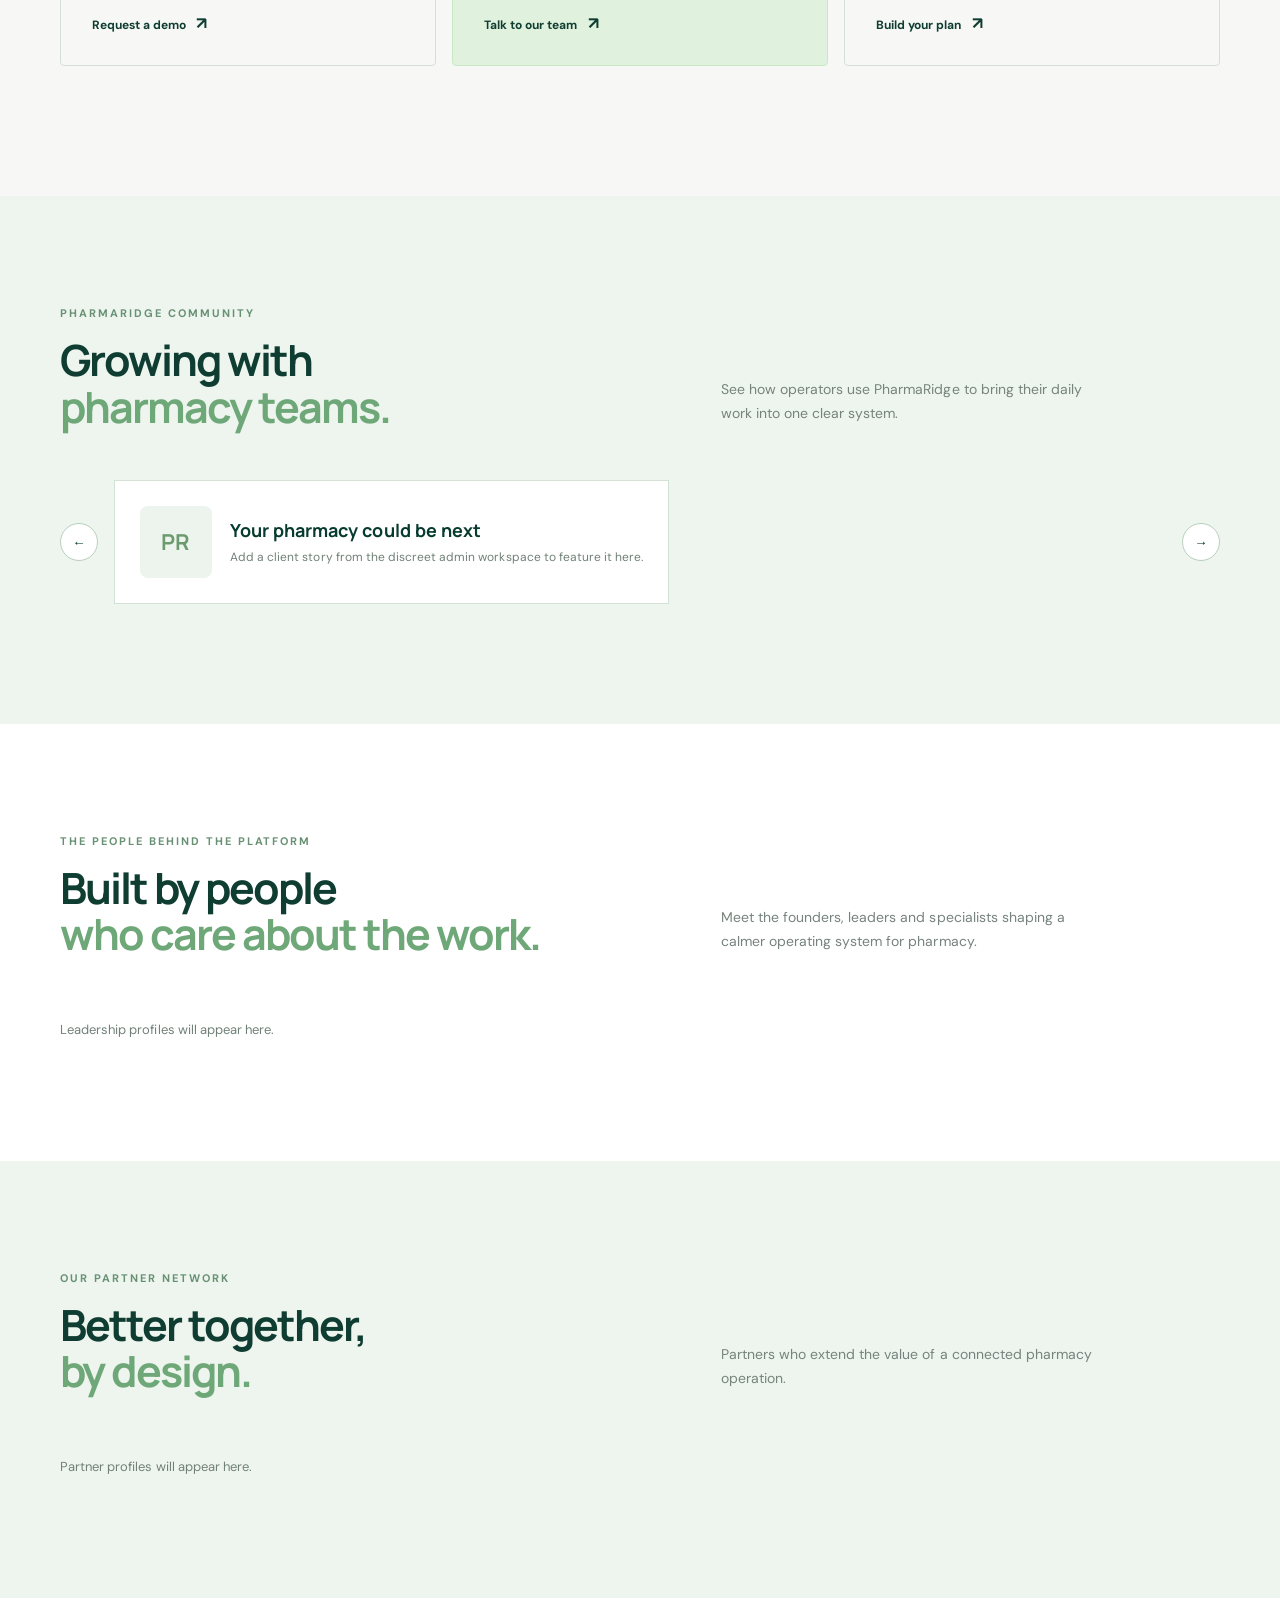
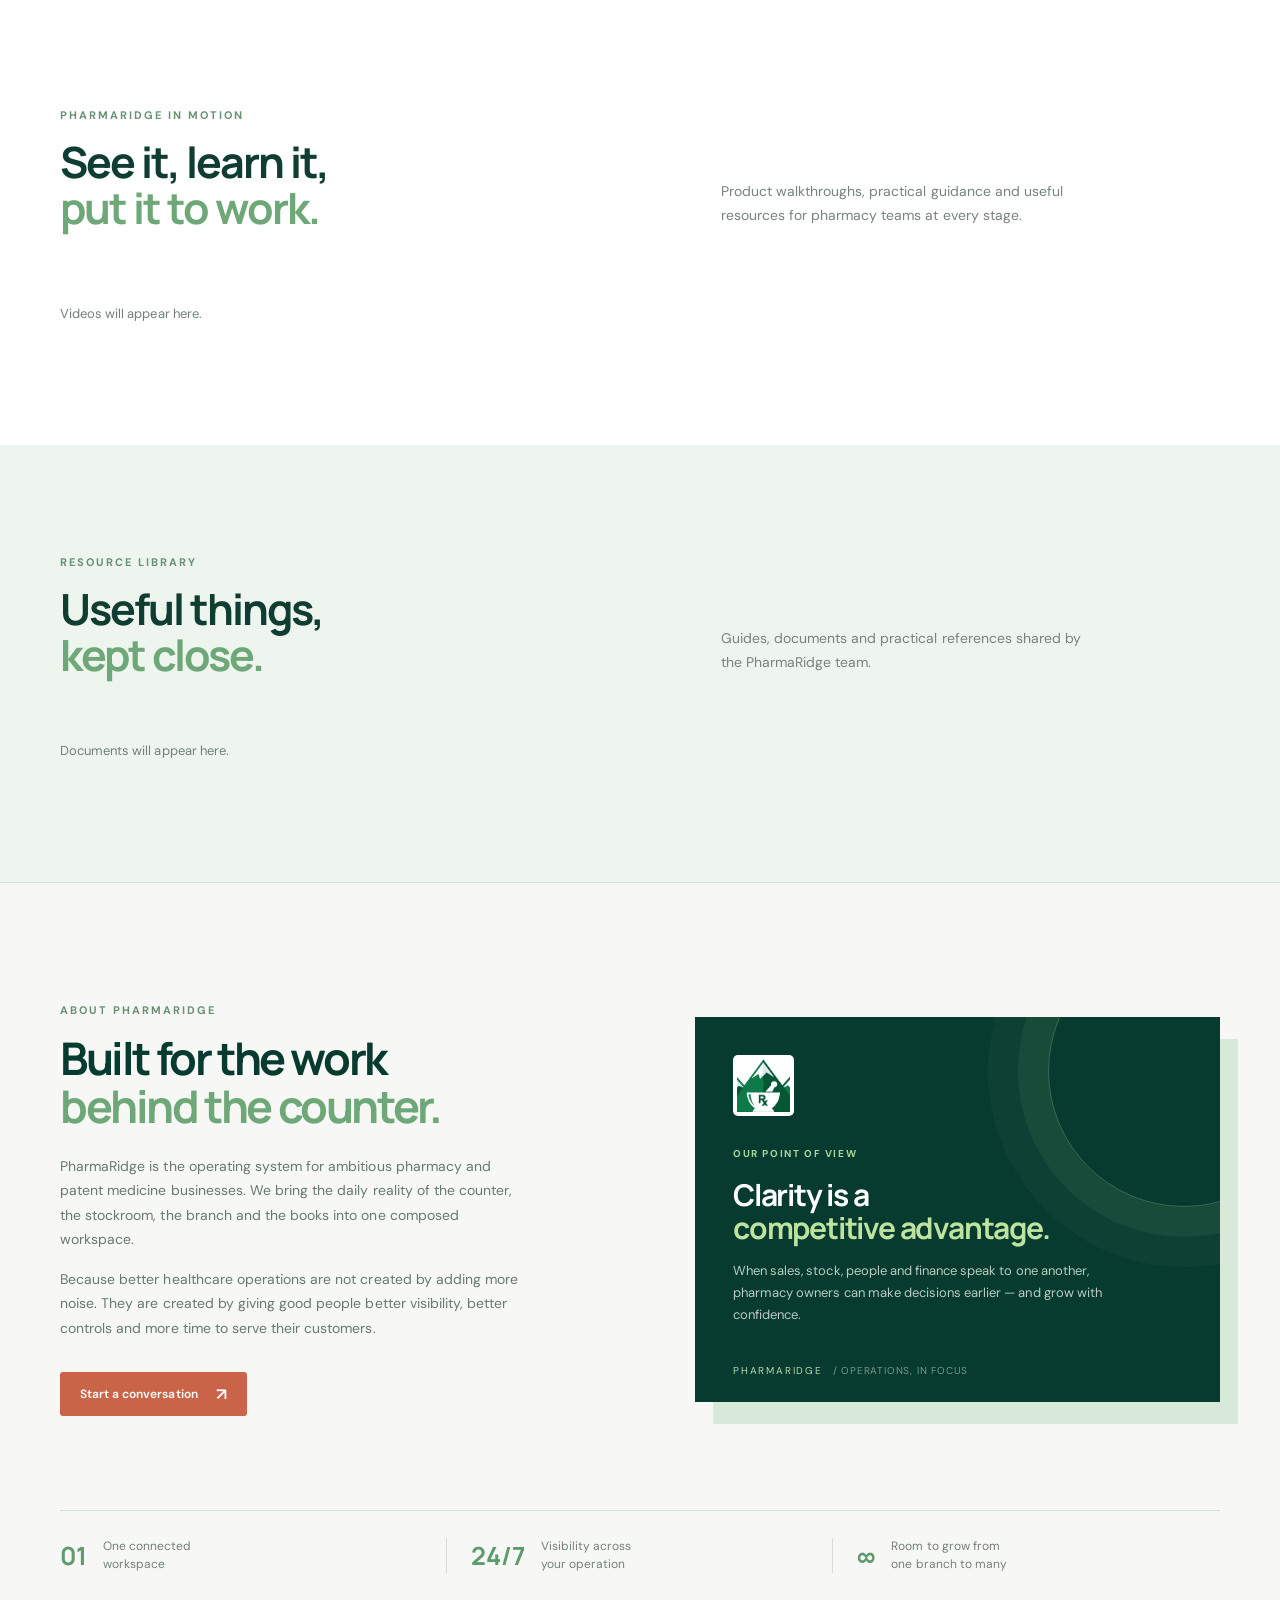
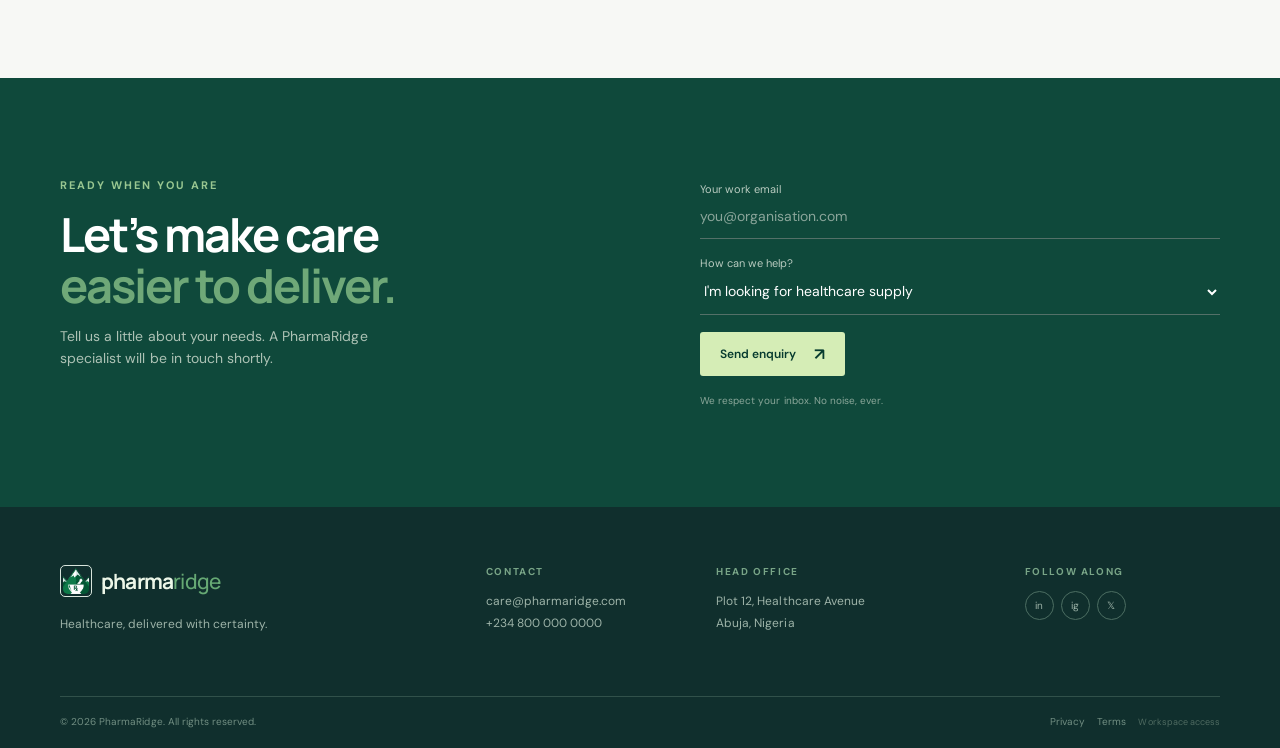
==== commit d3dcdb4d: "Add dynamic video and document libraries" ====
--- a/index.html
+++ b/index.html
@@ -25,6 +25,8 @@
     <section class="people-section" id="people"><div class="wrap"><div class="section-heading"><div><div class="eyebrow">THE PEOPLE BEHIND THE PLATFORM</div><h2>Built by people<br><em>who care about the work.</em></h2></div><p>Meet the founders, leaders and specialists shaping a calmer operating system for pharmacy.</p></div><div class="people-grid" id="people-grid"><p class="empty-content">Leadership profiles will appear here.</p></div></div></section>
     <section class="partners-section" id="partners"><div class="wrap"><div class="section-heading"><div><div class="eyebrow">OUR PARTNER NETWORK</div><h2>Better together,<br><em>by design.</em></h2></div><p>Partners who extend the value of a connected pharmacy operation.</p></div><div class="partners-grid" id="partners-grid"><p class="empty-content">Partner profiles will appear here.</p></div></div></section>
     <div class="ad-popover" id="ad-popover" hidden><button class="ad-close" aria-label="Close ad">×</button><img id="ad-image" alt=""><div><span class="eyebrow">PHARMARIDGE UPDATE</span><h3 id="ad-title"></h3><p id="ad-message"></p><a id="ad-cta" class="btn btn-primary" target="_blank" rel="noopener"></a></div></div>
+    <section class="media-section" id="media"><div class="wrap"><div class="section-heading"><div><div class="eyebrow">PHARMARIDGE IN MOTION</div><h2>See it, learn it,<br><em>put it to work.</em></h2></div><p>Product walkthroughs, practical guidance and useful resources for pharmacy teams at every stage.</p></div><div class="media-tabs" id="media-categories"></div><div class="video-grid" id="video-grid"><p class="empty-content">Videos will appear here.</p></div></div></section>
+    <section class="resources-section" id="resources"><div class="wrap"><div class="section-heading"><div><div class="eyebrow">RESOURCE LIBRARY</div><h2>Useful things,<br><em>kept close.</em></h2></div><p>Guides, documents and practical references shared by the PharmaRidge team.</p></div><div class="resource-grid" id="resource-grid"><p class="empty-content">Documents will appear here.</p></div></div></section>
     <section class="about-section" id="about"><div class="wrap about-grid"><div class="about-intro"><div class="eyebrow">ABOUT PHARMARIDGE</div><h2>Built for the work<br><em>behind the counter.</em></h2><p>PharmaRidge is the operating system for ambitious pharmacy and patent medicine businesses. We bring the daily reality of the counter, the stockroom, the branch and the books into one composed workspace.</p><p>Because better healthcare operations are not created by adding more noise. They are created by giving good people better visibility, better controls and more time to serve their customers.</p><a href="#contact" class="btn btn-primary">Start a conversation <span>↗</span></a></div><div class="about-card"><div class="about-mark"><img src="assets/pharmaridge-mark-source.png" alt="PharmaRidge mark"></div><div><span class="card-kicker">OUR POINT OF VIEW</span><h3>Clarity is a<br><em>competitive advantage.</em></h3><p>When sales, stock, people and finance speak to one another, pharmacy owners can make decisions earlier — and grow with confidence.</p></div><div class="about-signature">PHARMARIDGE <span>/ OPERATIONS, IN FOCUS</span></div></div></div><div class="wrap about-stats"><div><strong>01</strong><span>One connected<br>workspace</span></div><div><strong>24/7</strong><span>Visibility across<br>your operation</span></div><div><strong>∞</strong><span>Room to grow from<br>one branch to many</span></div></div></section>
     <section class="contact-section" id="contact" data-panel="contact"><div class="wrap contact-box"><div><div class="eyebrow light">READY WHEN YOU ARE</div><h2>Let’s make care<br><em>easier to deliver.</em></h2><p>Tell us a little about your needs. A PharmaRidge specialist will be in touch shortly.</p></div><form id="contact-form"><label>Your work email<input type="email" placeholder="you@organisation.com" required></label><label>How can we help? <select><option>I'm looking for healthcare supply</option><option>I want to become a partner</option><option>I have a question</option></select></label><button class="btn btn-light" type="submit">Send enquiry <span>↗</span></button><small class="form-note">We respect your inbox. No noise, ever.</small></form></div></section>
   </main>
--- a/styles.css
+++ b/styles.css
@@ -31,3 +31,4 @@
 .about-section{background:#f7f8f5;padding:120px 0 105px;border-top:1px solid var(--line)}.about-grid{display:grid;grid-template-columns:1fr 1fr;gap:110px;align-items:center}.about-intro h2{font:700 45px/1.08 'Manrope';letter-spacing:-2.4px;margin:17px 0 23px;color:var(--deep)}.about-intro p{max-width:475px;color:#687970;font-size:14px;line-height:1.75;margin:0 0 15px}.about-intro .btn{margin-top:17px}.about-card{min-height:385px;background:var(--deep);color:#fff;padding:38px 38px 25px;display:flex;flex-direction:column;justify-content:space-between;position:relative;overflow:hidden;box-shadow:18px 22px 0 #d8e9d9}.about-card:after{content:'';position:absolute;width:270px;height:270px;border:1px solid rgba(190,230,160,.28);border-radius:50%;right:-100px;top:-82px;box-shadow:0 0 0 30px rgba(190,230,160,.06),0 0 0 60px rgba(190,230,160,.035)}.about-mark{width:61px;height:61px;padding:4px;background:#fff;border-radius:5px;position:relative;z-index:1}.about-mark img{width:100%;height:100%;object-fit:cover}.about-card>div:nth-child(2){position:relative;z-index:1}.about-card .card-kicker{color:#a9d69c}.about-card h3{font:700 30px/1.1 'Manrope';letter-spacing:-1.2px;margin:16px 0}.about-card h3 em{color:#bde39f}.about-card p{max-width:375px;color:#b8cdc0;font-size:13px;line-height:1.7}.about-signature{font-size:10px;letter-spacing:.18em;color:#b7d9ad;position:relative;z-index:1}.about-signature span{color:#77988b;margin-left:5px;letter-spacing:.08em}.about-stats{display:grid;grid-template-columns:repeat(3,1fr);border-top:1px solid var(--line);margin-top:94px;padding-top:27px}.about-stats div{display:flex;gap:16px;align-items:flex-start;border-right:1px solid var(--line);padding-left:24px}.about-stats div:first-child{padding-left:0}.about-stats div:last-child{border:0}.about-stats strong{font:700 25px 'Manrope';color:#5e9b6f}.about-stats span{color:#728179;font-size:12px;line-height:1.45}@media(max-width:800px){.about-section{padding:75px 0}.about-grid{grid-template-columns:1fr;gap:60px}.about-intro h2{font-size:37px}.about-card{box-shadow:10px 12px 0 #d8e9d9}.about-stats{grid-template-columns:1fr;gap:20px;margin-top:60px}.about-stats div{border-right:0;border-bottom:1px solid var(--line);padding:0 0 16px!important}}
 .clients-section{background:#eef5ef;padding:110px 0 120px}.clients-carousel{position:relative;display:flex;align-items:center;gap:16px}.client-viewport{overflow:hidden;flex:1}.client-track{display:flex;gap:16px;transition:transform .55s ease}.client-card{min-width:calc(50% - 8px);background:#fff;border:1px solid #d4e2d6;padding:25px;display:grid;grid-template-columns:72px 1fr;gap:18px;align-items:center}.client-card img,.client-placeholder{width:72px;height:72px;border-radius:8px;object-fit:contain;background:#edf4ed}.client-placeholder{display:grid;place-items:center;color:#6c9b70;font:700 22px 'Manrope'}.client-card h3{margin:0 0 6px;font:700 18px 'Manrope';color:var(--deep)}.client-card p{margin:0;color:#718178;font-size:12px;line-height:1.55}.client-prev,.client-next{flex:none;border:1px solid #b9d0bd;background:#fff;color:var(--deep);width:38px;height:38px;border-radius:50%;cursor:pointer}.admin-client-list{margin-top:12px}.admin-client-row{font-size:11px;color:#65766d;border-bottom:1px solid #dce7dc;padding:8px 0;display:flex;justify-content:space-between}.admin-client-row button{border:0;background:none;color:#b85e4a;cursor:pointer}@media(max-width:800px){.clients-section{padding:75px 0}.client-card{min-width:100%}.clients-carousel{gap:5px}.client-prev,.client-next{width:30px;height:30px}}
 .people-section,.partners-section{padding:110px 0;background:#fff}.partners-section{background:#eef5ef}.people-grid{display:grid;grid-template-columns:repeat(3,1fr);gap:18px}.person-card,.partner-card{border:1px solid var(--line);background:#fbfcf9;padding:12px}.person-card img{width:100%;height:230px;object-fit:cover;background:#e6f0e6}.person-card .card-kicker{display:block;margin-top:19px}.person-card h3,.partner-card h3{font:700 20px 'Manrope';color:var(--deep);margin:9px 0}.person-card p,.partner-card p{font-size:12px;line-height:1.6;color:#6e7d74}.partners-grid{display:grid;grid-template-columns:repeat(4,1fr);gap:15px}.partner-card{display:block;color:inherit}.partner-card img{width:100%;height:90px;object-fit:contain;background:#fff;margin-bottom:15px}.partner-card span{font-size:9px;letter-spacing:.13em;color:#6a9674;font-weight:700}.partner-card h3{font-size:16px}.partner-card p{margin-bottom:4px}.empty-content{color:#718178;font-size:13px}.ad-popover{position:fixed;right:24px;bottom:24px;width:min(390px,calc(100% - 32px));z-index:12;background:#fff;border:1px solid #cbded0;box-shadow:0 18px 45px #0d4a3228;padding:18px;display:grid;grid-template-columns:78px 1fr;gap:16px;animation:adIn .5s ease}.ad-popover[hidden]{display:none}.ad-popover img{width:78px;height:78px;object-fit:cover;border-radius:4px;background:#e7f2e7}.ad-popover h3{font:700 18px 'Manrope';color:var(--deep);margin:6px 0}.ad-popover p{font-size:12px;line-height:1.5;color:#6e7d74;margin:0 0 12px}.ad-popover .btn{padding:9px 12px;font-size:10px}.ad-close{position:absolute;right:8px;top:7px;border:0;background:none;color:#759084;font-size:20px;cursor:pointer}@keyframes adIn{from{transform:translateY(18px);opacity:0}to{transform:none;opacity:1}}@media(max-width:800px){.people-section,.partners-section{padding:75px 0}.people-grid{grid-template-columns:1fr}.partners-grid{grid-template-columns:1fr 1fr}.person-card img{height:280px}}
+.media-section,.resources-section{padding:110px 0;background:#fff}.resources-section{background:#eef5ef}.media-tabs{display:flex;flex-wrap:wrap;gap:7px;margin:-20px 0 30px}.media-filter{border:1px solid #cbded0;background:transparent;color:#638073;padding:9px 14px;font:600 11px 'DM Sans';cursor:pointer}.media-filter.active,.media-filter:hover{background:var(--deep);color:#fff;border-color:var(--deep)}.video-grid{display:grid;grid-template-columns:repeat(3,1fr);gap:18px}.video-card{border:1px solid var(--line);padding:10px;background:#fbfcf9}.video-frame{height:190px;display:block;position:relative;overflow:hidden;background:#dcecdf}.video-frame img{width:100%;height:100%;object-fit:cover;transition:transform .4s}.video-frame:hover img{transform:scale(1.05)}.video-frame span{position:absolute;left:50%;top:50%;transform:translate(-50%,-50%);width:46px;height:46px;border-radius:50%;background:#d5edb6;color:var(--deep);display:grid;place-items:center;padding-left:3px}.video-card .card-kicker{display:block;margin:18px 4px 8px}.video-card h3{font:700 19px 'Manrope';margin:0 4px 8px;color:var(--deep)}.video-card p{font-size:12px;line-height:1.6;color:#708078;margin:0 4px 15px}.resource-grid{display:grid;grid-template-columns:repeat(3,1fr);gap:14px}.resource-card{display:flex;gap:15px;align-items:flex-start;padding:24px;background:#fff;border:1px solid var(--line);color:inherit;transition:.3s}.resource-card:hover{transform:translateY(-5px);box-shadow:0 16px 28px #164d3412}.resource-icon{width:40px;height:40px;display:grid;place-items:center;background:#dcefdc;color:#4d8a62;border-radius:4px;font-size:20px}.resource-card h3{font:700 17px 'Manrope';margin:8px 0;color:var(--deep)}.resource-card p{font-size:12px;color:#718078;line-height:1.5;margin:0}.resource-card .card-kicker{font-size:9px}@media(max-width:800px){.media-section,.resources-section{padding:75px 0}.video-grid,.resource-grid{grid-template-columns:1fr}.video-frame{height:220px}}
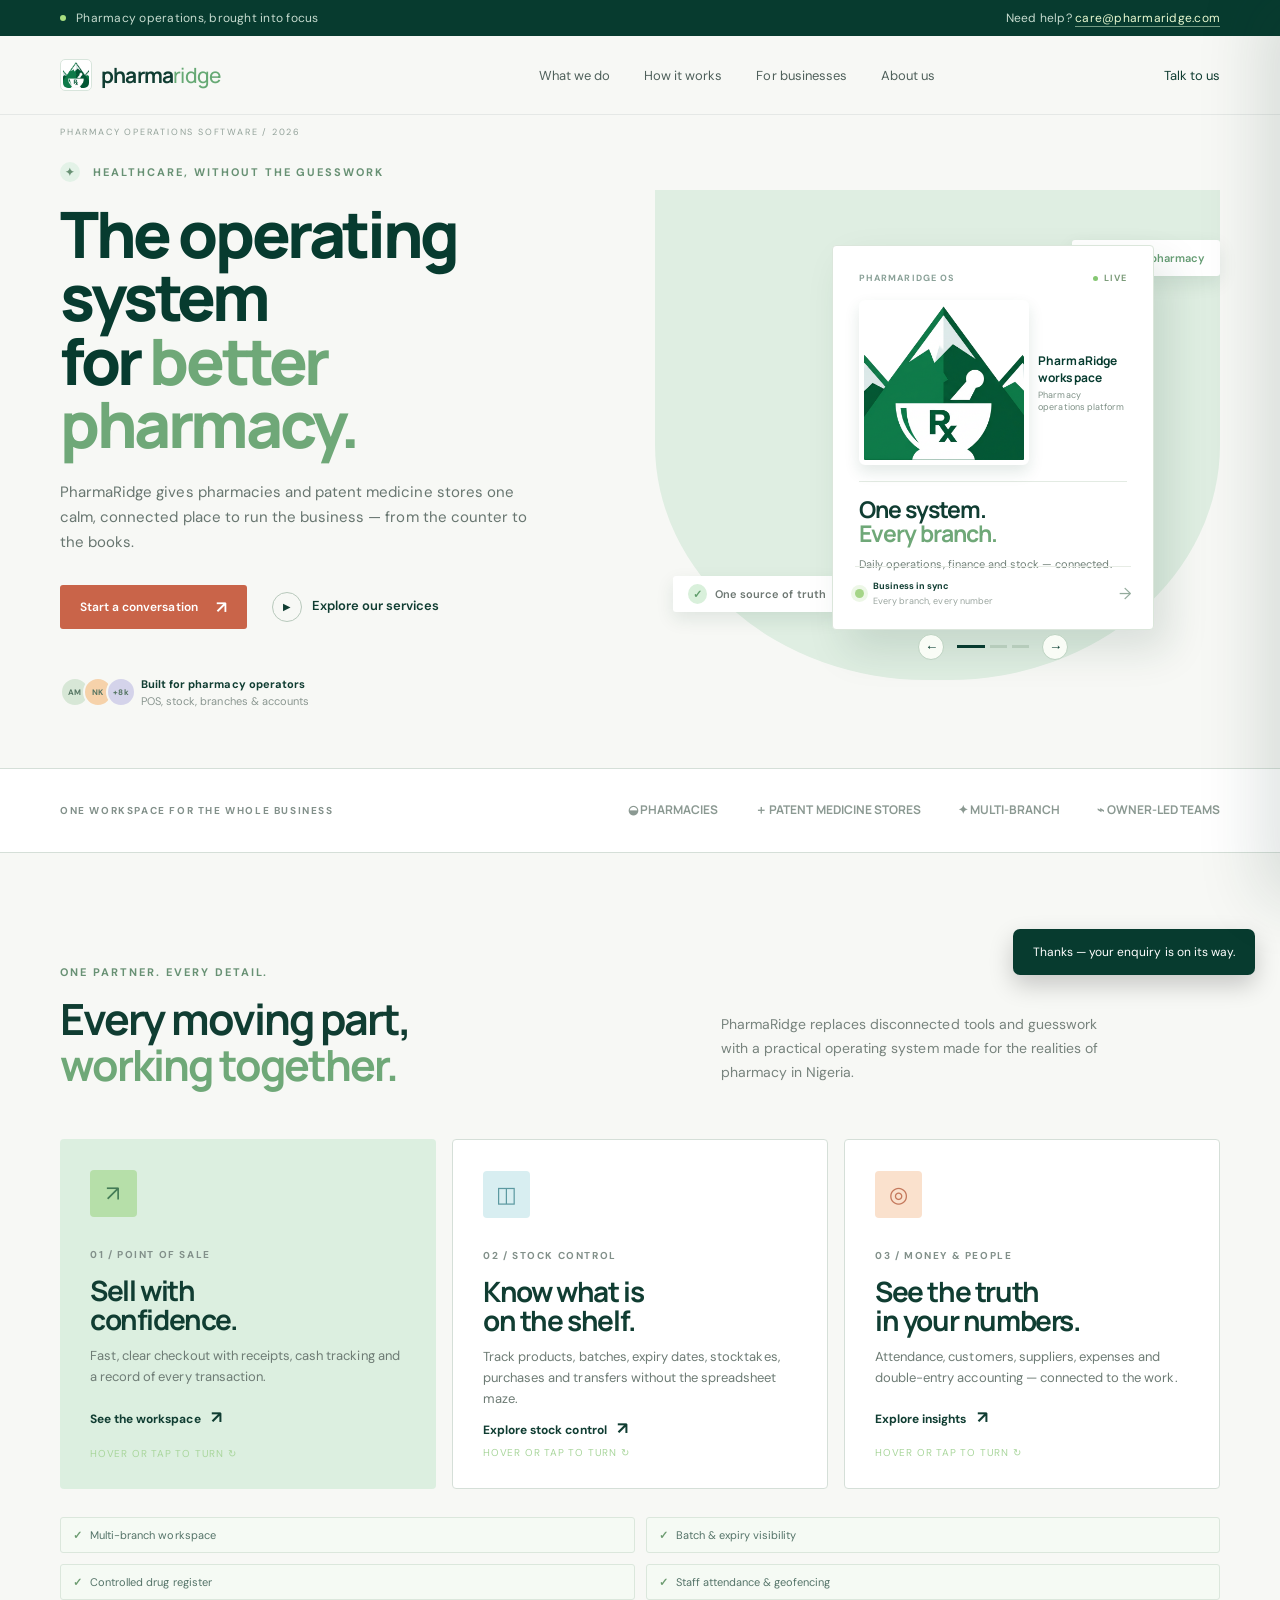
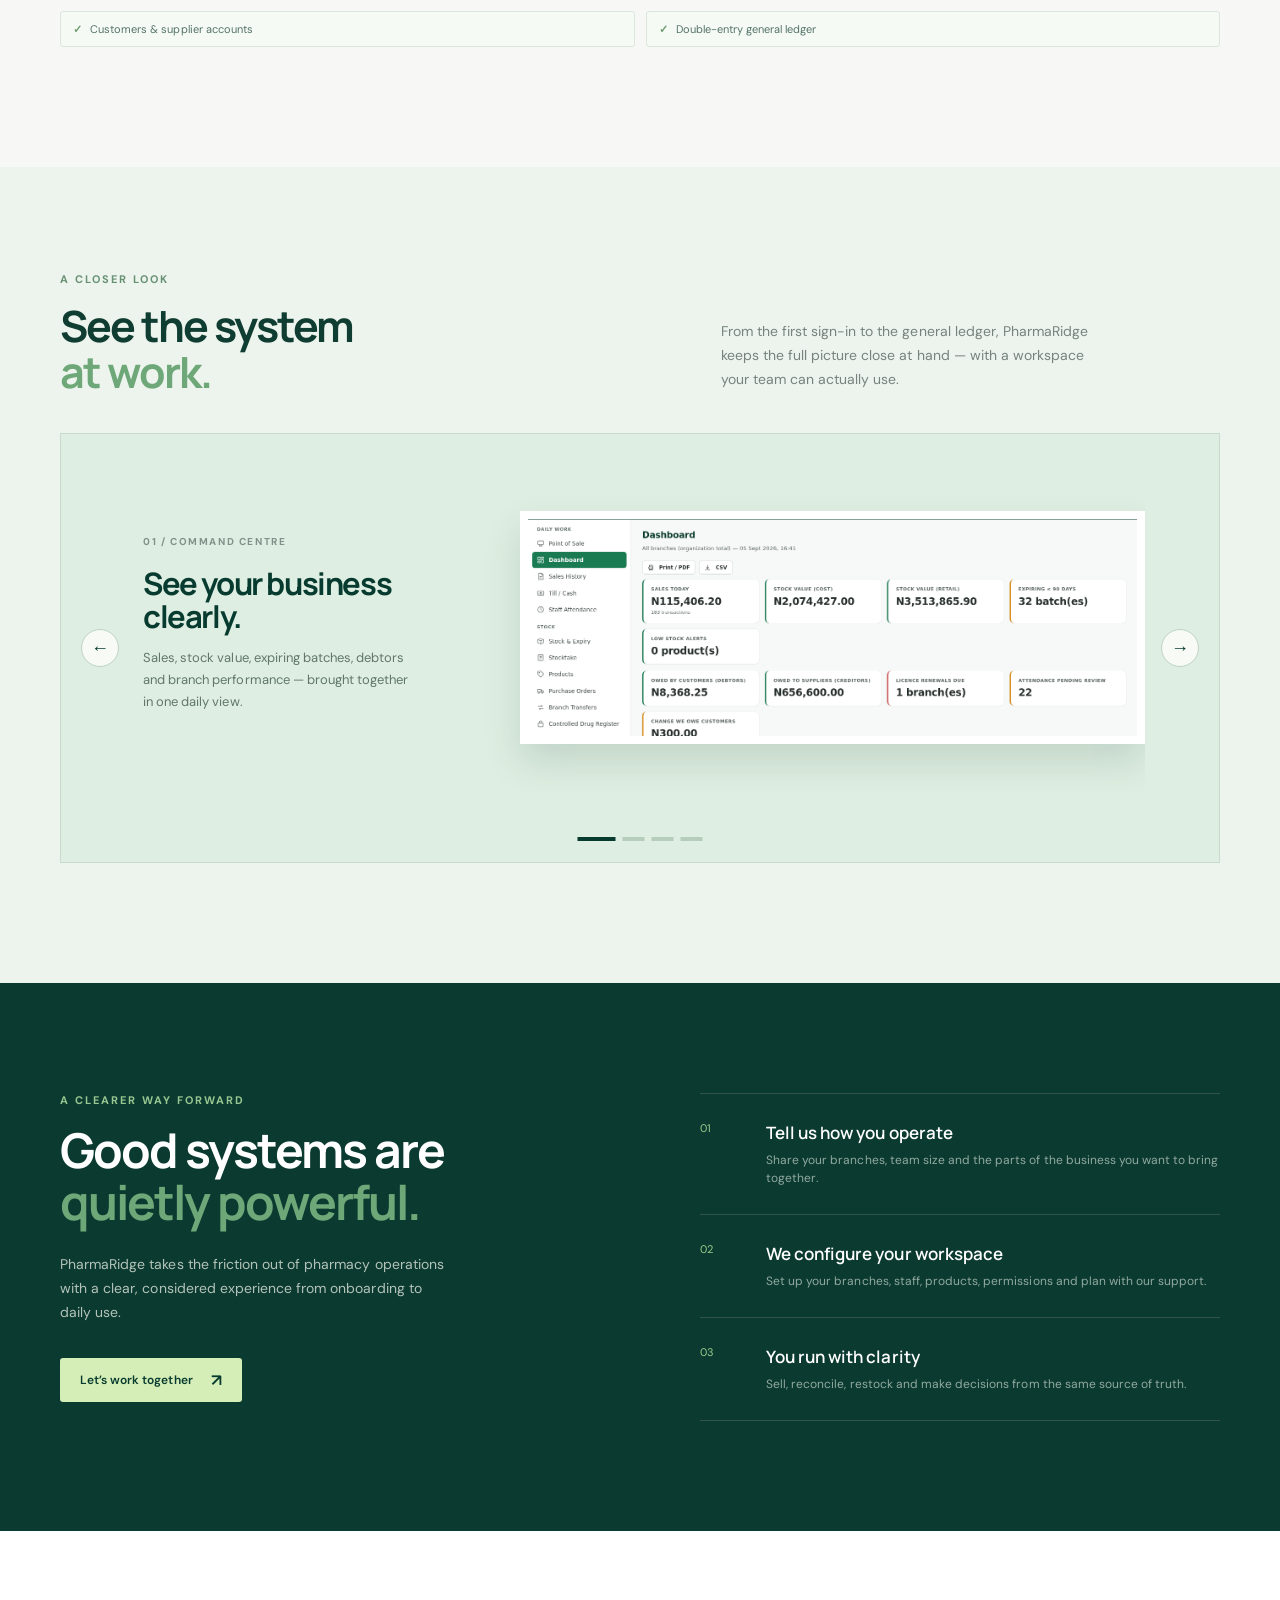
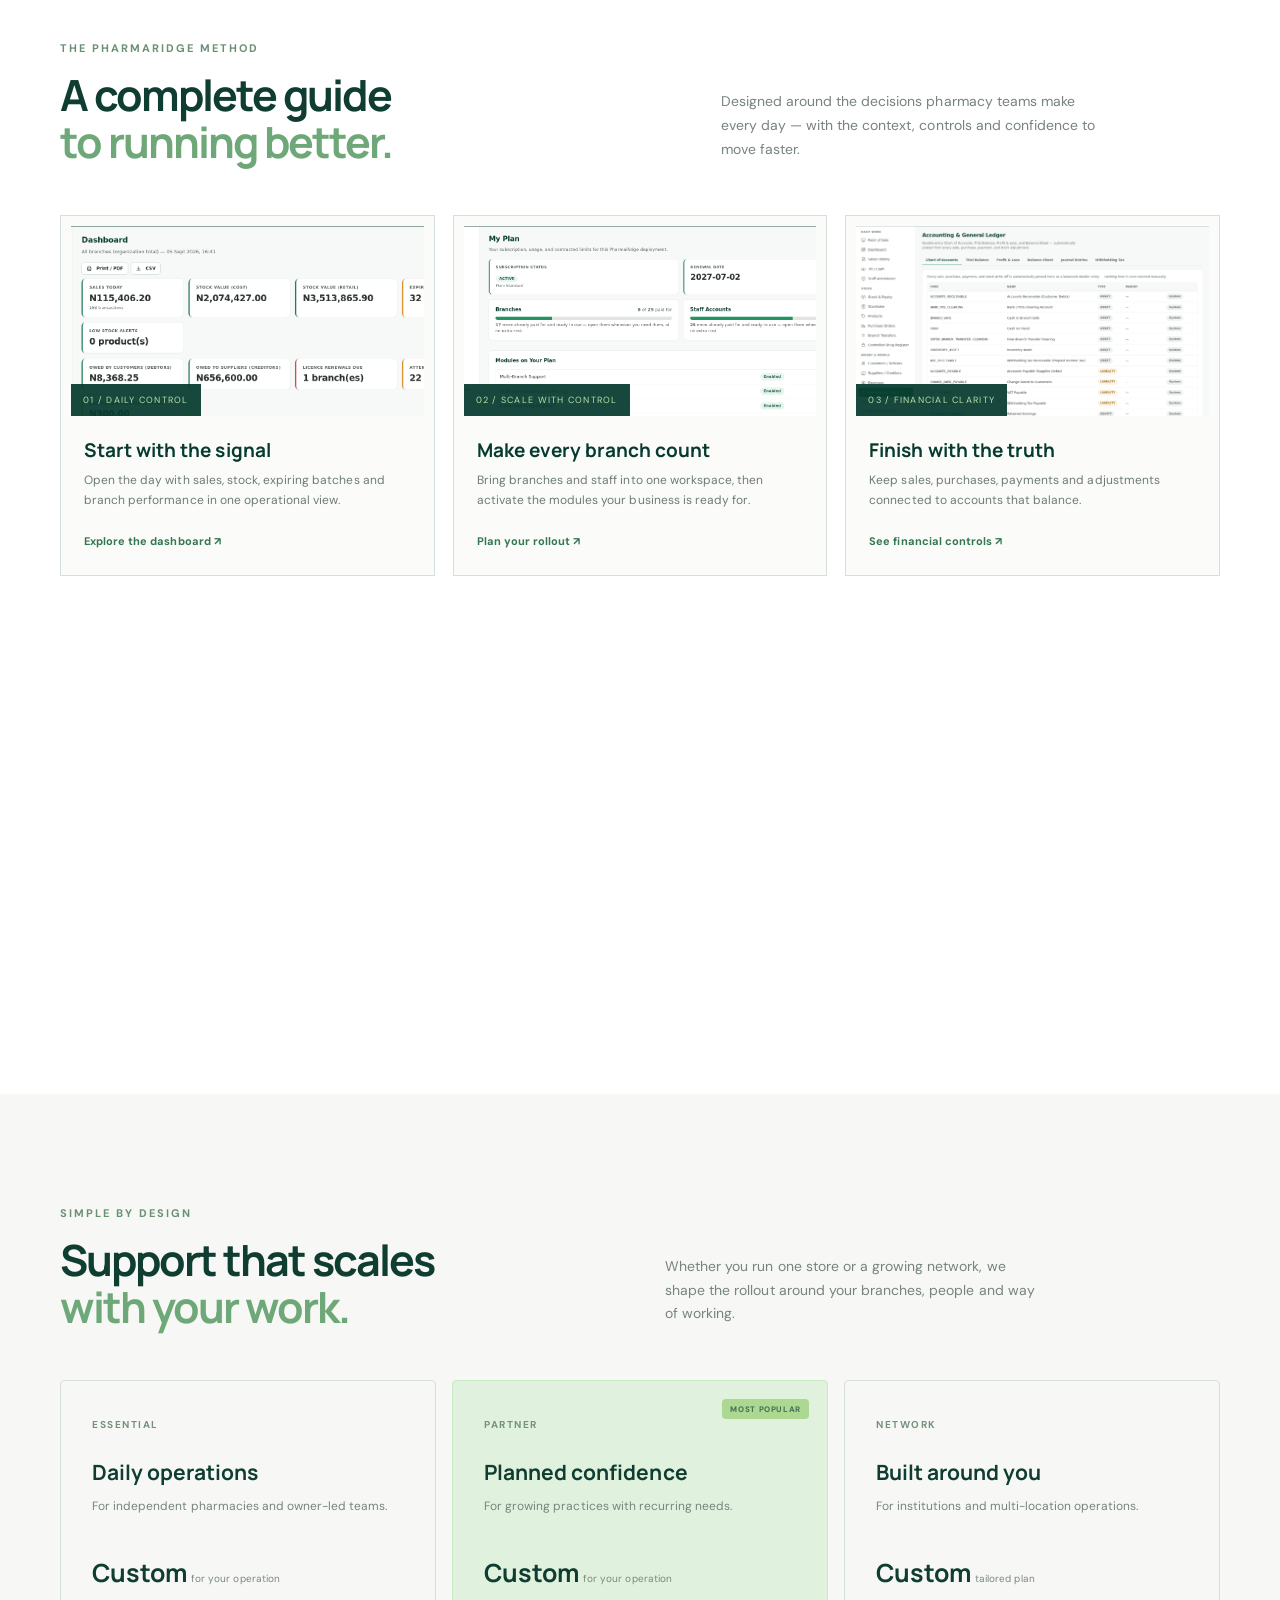
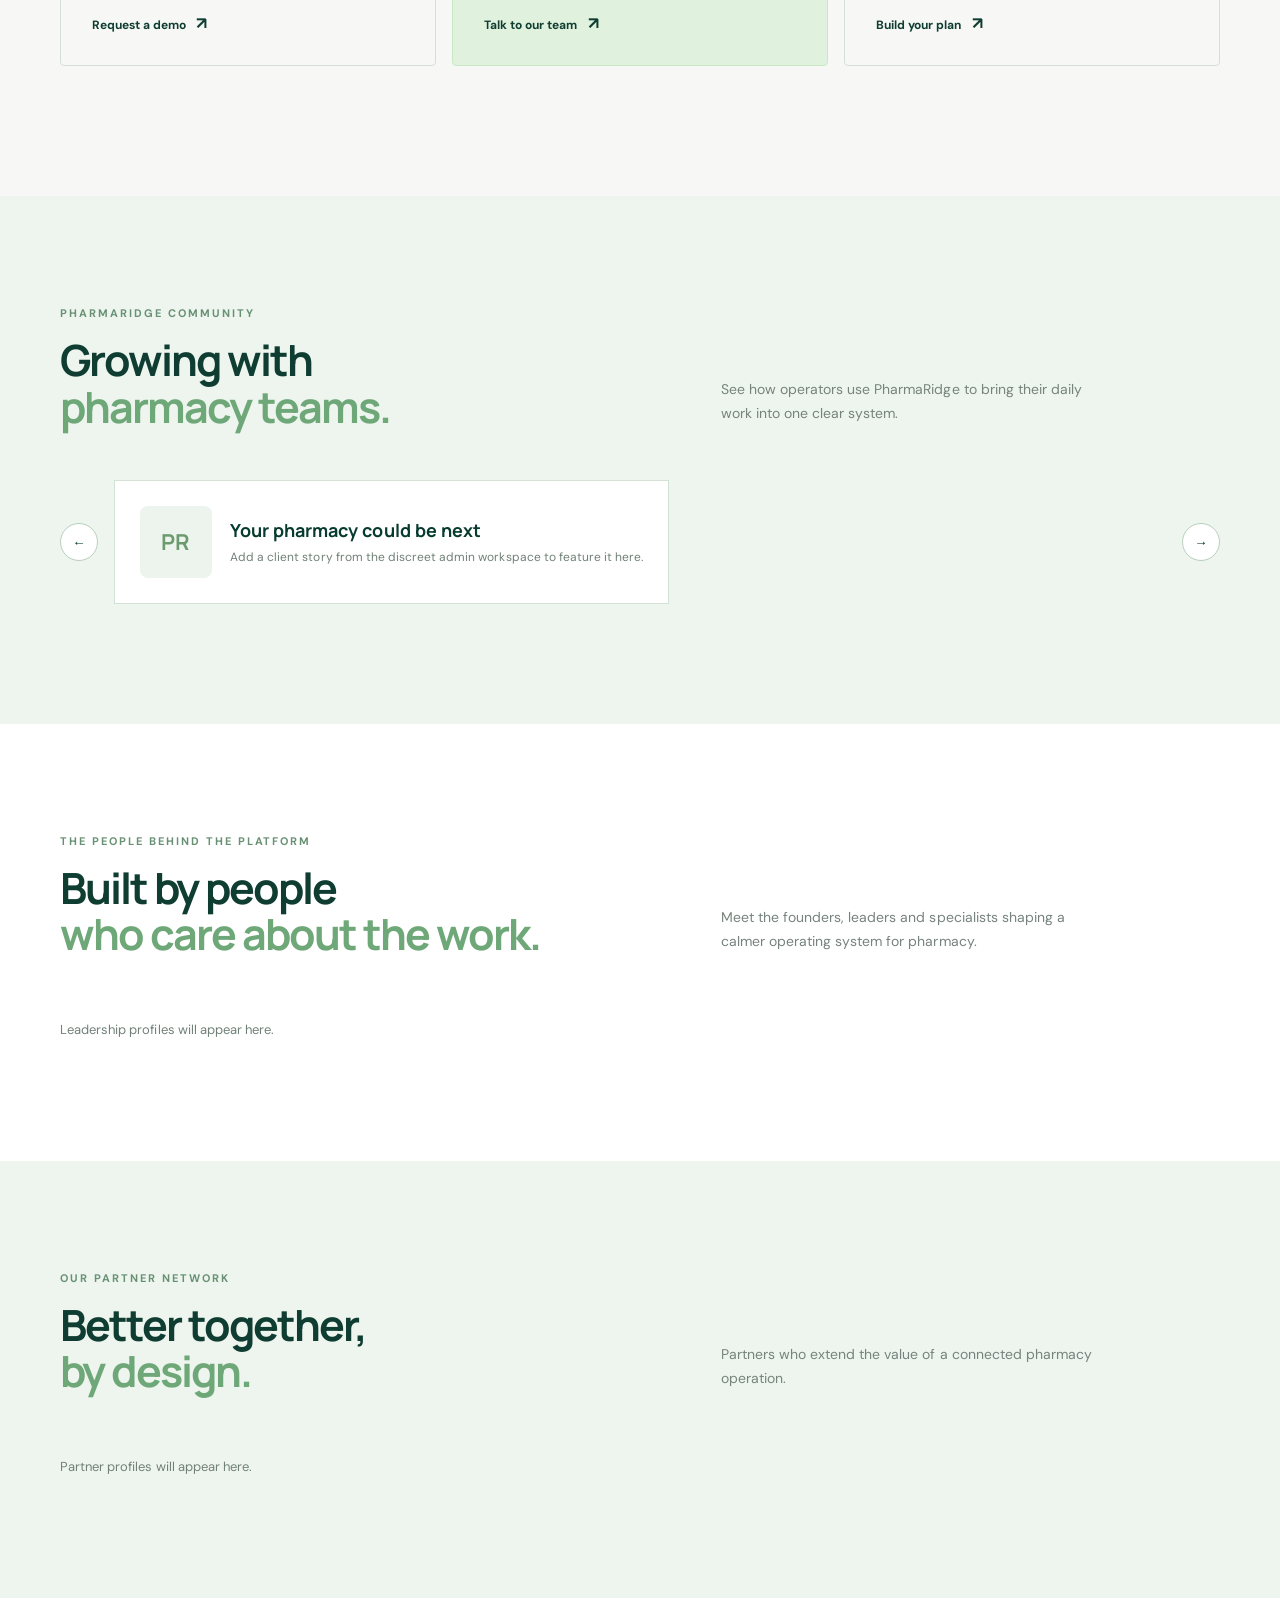
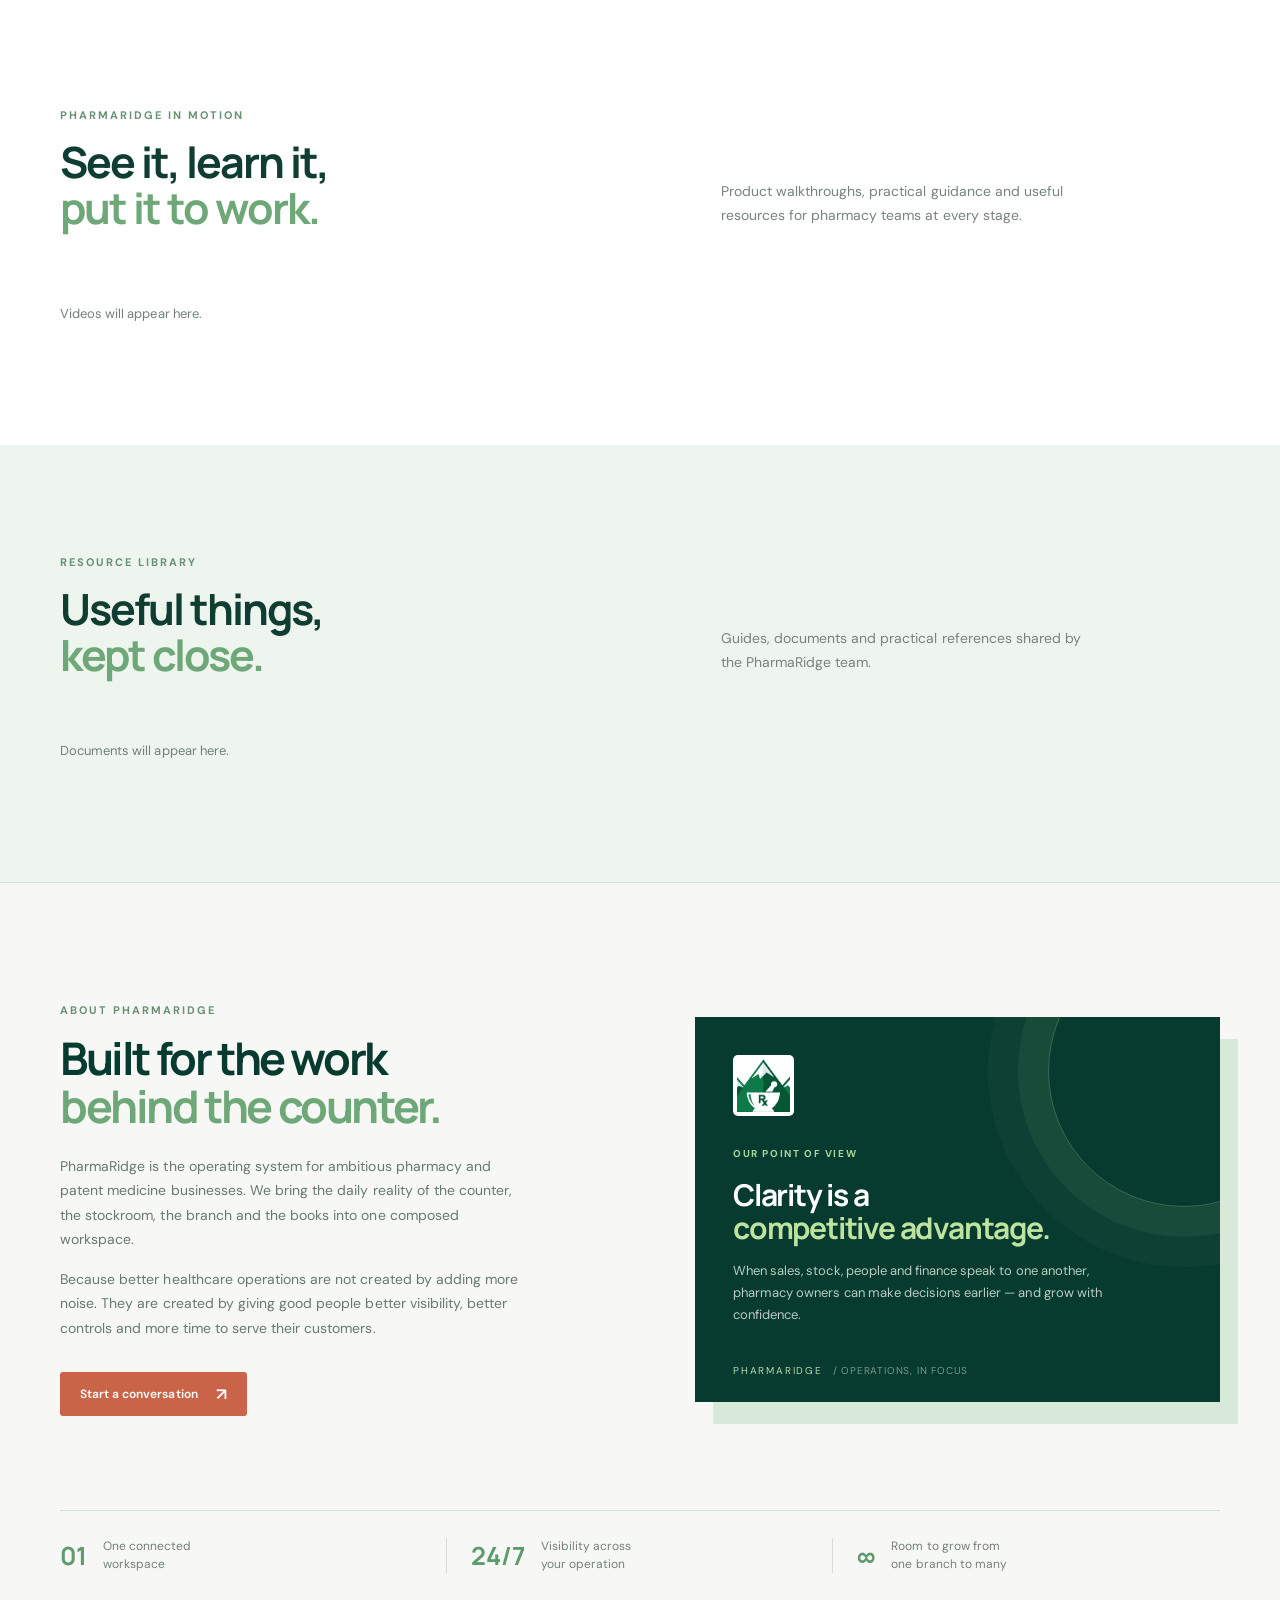
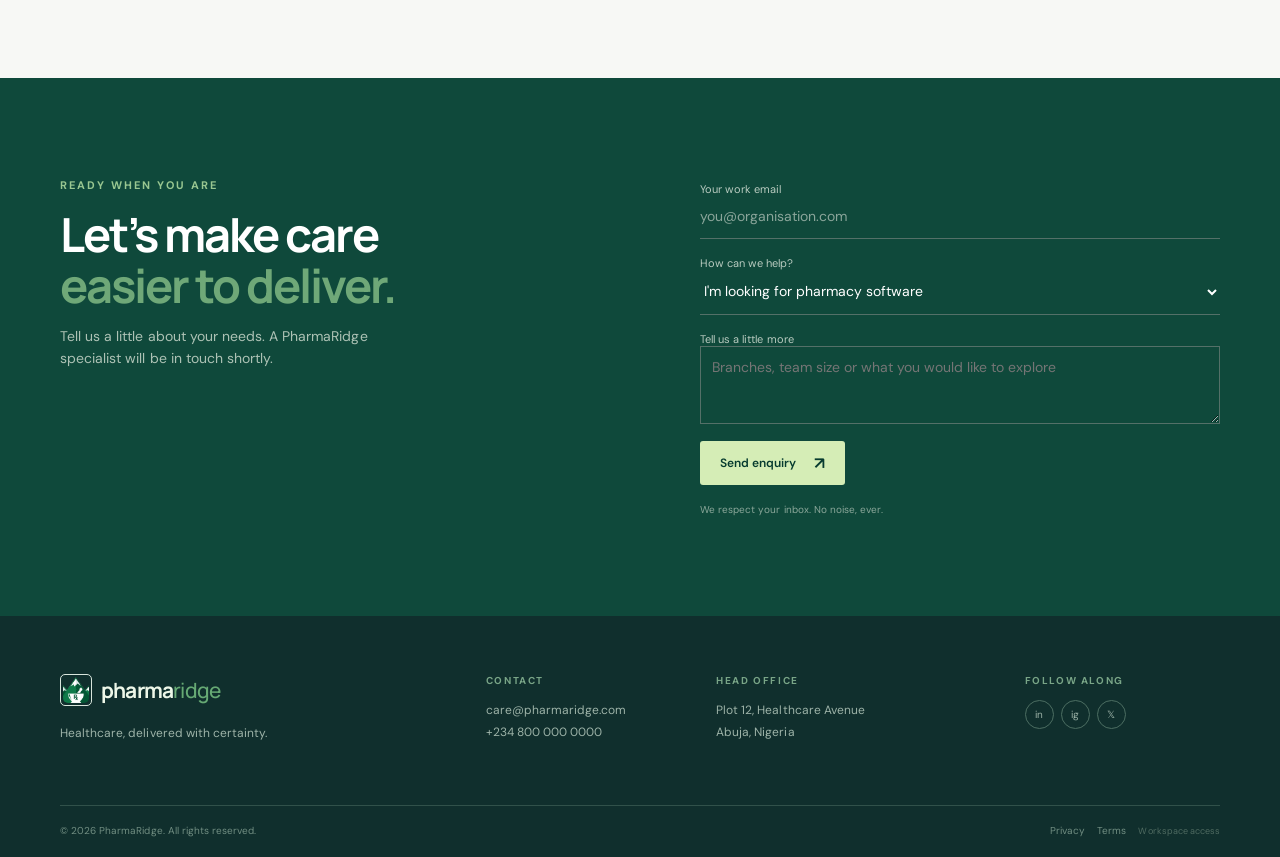
==== commit 71267d63: "Connect website enquiries and document deployment" ====
--- a/index.html
+++ b/index.html
@@ -28,10 +28,10 @@
     <section class="media-section" id="media"><div class="wrap"><div class="section-heading"><div><div class="eyebrow">PHARMARIDGE IN MOTION</div><h2>See it, learn it,<br><em>put it to work.</em></h2></div><p>Product walkthroughs, practical guidance and useful resources for pharmacy teams at every stage.</p></div><div class="media-tabs" id="media-categories"></div><div class="video-grid" id="video-grid"><p class="empty-content">Videos will appear here.</p></div></div></section>
     <section class="resources-section" id="resources"><div class="wrap"><div class="section-heading"><div><div class="eyebrow">RESOURCE LIBRARY</div><h2>Useful things,<br><em>kept close.</em></h2></div><p>Guides, documents and practical references shared by the PharmaRidge team.</p></div><div class="resource-grid" id="resource-grid"><p class="empty-content">Documents will appear here.</p></div></div></section>
     <section class="about-section" id="about"><div class="wrap about-grid"><div class="about-intro"><div class="eyebrow">ABOUT PHARMARIDGE</div><h2>Built for the work<br><em>behind the counter.</em></h2><p>PharmaRidge is the operating system for ambitious pharmacy and patent medicine businesses. We bring the daily reality of the counter, the stockroom, the branch and the books into one composed workspace.</p><p>Because better healthcare operations are not created by adding more noise. They are created by giving good people better visibility, better controls and more time to serve their customers.</p><a href="#contact" class="btn btn-primary">Start a conversation <span>↗</span></a></div><div class="about-card"><div class="about-mark"><img src="assets/pharmaridge-mark-source.png" alt="PharmaRidge mark"></div><div><span class="card-kicker">OUR POINT OF VIEW</span><h3>Clarity is a<br><em>competitive advantage.</em></h3><p>When sales, stock, people and finance speak to one another, pharmacy owners can make decisions earlier — and grow with confidence.</p></div><div class="about-signature">PHARMARIDGE <span>/ OPERATIONS, IN FOCUS</span></div></div></div><div class="wrap about-stats"><div><strong>01</strong><span>One connected<br>workspace</span></div><div><strong>24/7</strong><span>Visibility across<br>your operation</span></div><div><strong>∞</strong><span>Room to grow from<br>one branch to many</span></div></div></section>
-    <section class="contact-section" id="contact" data-panel="contact"><div class="wrap contact-box"><div><div class="eyebrow light">READY WHEN YOU ARE</div><h2>Let’s make care<br><em>easier to deliver.</em></h2><p>Tell us a little about your needs. A PharmaRidge specialist will be in touch shortly.</p></div><form id="contact-form"><label>Your work email<input type="email" placeholder="you@organisation.com" required></label><label>How can we help? <select><option>I'm looking for healthcare supply</option><option>I want to become a partner</option><option>I have a question</option></select></label><button class="btn btn-light" type="submit">Send enquiry <span>↗</span></button><small class="form-note">We respect your inbox. No noise, ever.</small></form></div></section>
+    <section class="contact-section" id="contact" data-panel="contact"><div class="wrap contact-box"><div><div class="eyebrow light">READY WHEN YOU ARE</div><h2>Let’s make care<br><em>easier to deliver.</em></h2><p>Tell us a little about your needs. A PharmaRidge specialist will be in touch shortly.</p></div><form id="contact-form"><label>Your work email<input type="email" placeholder="you@organisation.com" required></label><label>How can we help? <select name="enquiry_type"><option>I'm looking for pharmacy software</option><option>I want a product demo</option><option>I want to become a partner</option><option>I have a question</option></select></label><label>Tell us a little more<textarea name="message" rows="3" placeholder="Branches, team size or what you would like to explore"></textarea></label><button class="btn btn-light" type="submit">Send enquiry <span>↗</span></button><small class="form-note">We respect your inbox. No noise, ever.</small></form></div></section>
   </main>
   <footer><div class="wrap footer-grid"><div><a href="#top" class="brand light-brand"><span class="brand-mark"><img src="assets/pharmaridge-mark-source.png" alt="PharmaRidge logo"></span><span>pharma<strong>ridge</strong></span></a><p>Healthcare, delivered with certainty.</p></div><div><span class="footer-label">CONTACT</span><a data-contact-email href="mailto:care@pharmaridge.com">care@pharmaridge.com</a><a data-contact-phone href="tel:+2348000000000">+234 800 000 0000</a></div><div><span class="footer-label">HEAD OFFICE</span><span data-office>Plot 12, Healthcare Avenue<br>Abuja, Nigeria</span></div><div><span class="footer-label">FOLLOW ALONG</span><div class="socials"><a href="#">in</a><a href="#">ig</a><a href="#">𝕏</a></div></div></div><div class="wrap footer-bottom"><span>© 2026 PharmaRidge. All rights reserved.</span><span>Privacy &nbsp;&nbsp; Terms &nbsp;&nbsp; <a class="quiet-access admin-open" href="#">Workspace access</a></span></div></footer>
   <div class="toast" id="toast">Thanks — your enquiry is on its way.</div>
   <aside class="admin-drawer" id="admin-drawer"><div class="admin-head"><div><span class="eyebrow">PHARMARIDGE CONTROL</span><h2>Admin space</h2></div><button class="close-admin">×</button></div><p class="admin-intro">Update the details your customers see. Changes are saved in this browser for now.</p><form id="admin-form"><div class="admin-section"><span>PUBLIC CONTACT</span><label>Support email<input name="email" type="email"></label><label>Phone number<input name="phone"></label><label>Head office<input name="office"></label></div><div class="admin-section"><span>PLAN PRICING</span><label>Essential from<input name="essential"></label><label>Partner from<input name="partner"></label></div><div class="admin-section"><span>CLIENT SHOWCASE</span><label>Client name<input name="clientName" placeholder="e.g. Meridian Pharmacy"></label><label>Logo image<input name="clientLogo" type="file" accept="image/*"></label><label>Short story<input name="clientStory" placeholder="What they use PharmaRidge for"></label><button class="btn btn-dark" id="add-client" type="button">Add client <span>+</span></button><div id="admin-client-list" class="admin-client-list"></div></div><div class="admin-section"><span>ANNOUNCEMENT</span><label>Top bar message<input name="announcement"></label></div><button class="btn btn-primary save-admin" type="submit">Save changes <span>✓</span></button><button class="reset-admin" type="button">Reset demo content</button></form></aside><div class="scrim"></div>
-  <script src="supabase-config.js"></script><script type="module" src="public-data.js"></script><script src="app.js"></script>
+  <script src="supabase-config.js"></script><script src="public-data.js"></script><script src="app.js"></script>
 </body></html>
--- a/styles.css
+++ b/styles.css
@@ -32,3 +32,12 @@
 .clients-section{background:#eef5ef;padding:110px 0 120px}.clients-carousel{position:relative;display:flex;align-items:center;gap:16px}.client-viewport{overflow:hidden;flex:1}.client-track{display:flex;gap:16px;transition:transform .55s ease}.client-card{min-width:calc(50% - 8px);background:#fff;border:1px solid #d4e2d6;padding:25px;display:grid;grid-template-columns:72px 1fr;gap:18px;align-items:center}.client-card img,.client-placeholder{width:72px;height:72px;border-radius:8px;object-fit:contain;background:#edf4ed}.client-placeholder{display:grid;place-items:center;color:#6c9b70;font:700 22px 'Manrope'}.client-card h3{margin:0 0 6px;font:700 18px 'Manrope';color:var(--deep)}.client-card p{margin:0;color:#718178;font-size:12px;line-height:1.55}.client-prev,.client-next{flex:none;border:1px solid #b9d0bd;background:#fff;color:var(--deep);width:38px;height:38px;border-radius:50%;cursor:pointer}.admin-client-list{margin-top:12px}.admin-client-row{font-size:11px;color:#65766d;border-bottom:1px solid #dce7dc;padding:8px 0;display:flex;justify-content:space-between}.admin-client-row button{border:0;background:none;color:#b85e4a;cursor:pointer}@media(max-width:800px){.clients-section{padding:75px 0}.client-card{min-width:100%}.clients-carousel{gap:5px}.client-prev,.client-next{width:30px;height:30px}}
 .people-section,.partners-section{padding:110px 0;background:#fff}.partners-section{background:#eef5ef}.people-grid{display:grid;grid-template-columns:repeat(3,1fr);gap:18px}.person-card,.partner-card{border:1px solid var(--line);background:#fbfcf9;padding:12px}.person-card img{width:100%;height:230px;object-fit:cover;background:#e6f0e6}.person-card .card-kicker{display:block;margin-top:19px}.person-card h3,.partner-card h3{font:700 20px 'Manrope';color:var(--deep);margin:9px 0}.person-card p,.partner-card p{font-size:12px;line-height:1.6;color:#6e7d74}.partners-grid{display:grid;grid-template-columns:repeat(4,1fr);gap:15px}.partner-card{display:block;color:inherit}.partner-card img{width:100%;height:90px;object-fit:contain;background:#fff;margin-bottom:15px}.partner-card span{font-size:9px;letter-spacing:.13em;color:#6a9674;font-weight:700}.partner-card h3{font-size:16px}.partner-card p{margin-bottom:4px}.empty-content{color:#718178;font-size:13px}.ad-popover{position:fixed;right:24px;bottom:24px;width:min(390px,calc(100% - 32px));z-index:12;background:#fff;border:1px solid #cbded0;box-shadow:0 18px 45px #0d4a3228;padding:18px;display:grid;grid-template-columns:78px 1fr;gap:16px;animation:adIn .5s ease}.ad-popover[hidden]{display:none}.ad-popover img{width:78px;height:78px;object-fit:cover;border-radius:4px;background:#e7f2e7}.ad-popover h3{font:700 18px 'Manrope';color:var(--deep);margin:6px 0}.ad-popover p{font-size:12px;line-height:1.5;color:#6e7d74;margin:0 0 12px}.ad-popover .btn{padding:9px 12px;font-size:10px}.ad-close{position:absolute;right:8px;top:7px;border:0;background:none;color:#759084;font-size:20px;cursor:pointer}@keyframes adIn{from{transform:translateY(18px);opacity:0}to{transform:none;opacity:1}}@media(max-width:800px){.people-section,.partners-section{padding:75px 0}.people-grid{grid-template-columns:1fr}.partners-grid{grid-template-columns:1fr 1fr}.person-card img{height:280px}}
 .media-section,.resources-section{padding:110px 0;background:#fff}.resources-section{background:#eef5ef}.media-tabs{display:flex;flex-wrap:wrap;gap:7px;margin:-20px 0 30px}.media-filter{border:1px solid #cbded0;background:transparent;color:#638073;padding:9px 14px;font:600 11px 'DM Sans';cursor:pointer}.media-filter.active,.media-filter:hover{background:var(--deep);color:#fff;border-color:var(--deep)}.video-grid{display:grid;grid-template-columns:repeat(3,1fr);gap:18px}.video-card{border:1px solid var(--line);padding:10px;background:#fbfcf9}.video-frame{height:190px;display:block;position:relative;overflow:hidden;background:#dcecdf}.video-frame img{width:100%;height:100%;object-fit:cover;transition:transform .4s}.video-frame:hover img{transform:scale(1.05)}.video-frame span{position:absolute;left:50%;top:50%;transform:translate(-50%,-50%);width:46px;height:46px;border-radius:50%;background:#d5edb6;color:var(--deep);display:grid;place-items:center;padding-left:3px}.video-card .card-kicker{display:block;margin:18px 4px 8px}.video-card h3{font:700 19px 'Manrope';margin:0 4px 8px;color:var(--deep)}.video-card p{font-size:12px;line-height:1.6;color:#708078;margin:0 4px 15px}.resource-grid{display:grid;grid-template-columns:repeat(3,1fr);gap:14px}.resource-card{display:flex;gap:15px;align-items:flex-start;padding:24px;background:#fff;border:1px solid var(--line);color:inherit;transition:.3s}.resource-card:hover{transform:translateY(-5px);box-shadow:0 16px 28px #164d3412}.resource-icon{width:40px;height:40px;display:grid;place-items:center;background:#dcefdc;color:#4d8a62;border-radius:4px;font-size:20px}.resource-card h3{font:700 17px 'Manrope';margin:8px 0;color:var(--deep)}.resource-card p{font-size:12px;color:#718078;line-height:1.5;margin:0}.resource-card .card-kicker{font-size:9px}@media(max-width:800px){.media-section,.resources-section{padding:75px 0}.video-grid,.resource-grid{grid-template-columns:1fr}.video-frame{height:220px}}
+.admin-client-row .edit-content,.admin-client-row .delete-content{border:0;background:none;color:#4d8a62;font-size:11px;cursor:pointer}.admin-client-row .delete-content{color:#ad5b4b}
+.admin-client-row .edit-client{border:0;background:none;color:#4d8a62;font-size:11px;cursor:pointer;margin-left:auto}.admin-client-row .delete{margin-left:8px}
+/* Premium admin authentication surface */
+.admin-page{max-width:1180px}.auth-card{max-width:920px;min-height:470px;display:grid;grid-template-columns:1fr 1fr;gap:55px;align-items:center;padding:54px;background:#fff;position:relative;overflow:hidden}.auth-card:before{content:'PHARMARIDGE CONTROL / PRIVATE WORKSPACE';position:absolute;left:54px;top:25px;font-size:9px;letter-spacing:.18em;color:#7c9788}.auth-card:after{content:'';position:absolute;width:310px;height:310px;border:1px solid #d4e7d5;border-radius:50%;right:-120px;bottom:-115px;box-shadow:0 0 0 28px #eef7ed,0 0 0 29px #d9eadd}.auth-card h1{font-size:44px;letter-spacing:-2px;margin-top:16px}.auth-card>p{max-width:320px}.auth-card form{border-left:1px solid #dfebe0;padding-left:48px;position:relative;z-index:1}.auth-card .btn{width:100%;margin-top:8px}.admin-nav{padding-bottom:20px;border-bottom:1px solid #d8e5da}.admin-nav .brand-mark{border-radius:5px}.admin-page .status{border-left:3px solid #c47a59;background:#fff4ec;color:#92543e}.admin-page .status.show{animation:statusIn .25s ease}@keyframes statusIn{from{opacity:0;transform:translateY(-4px)}to{opacity:1;transform:none}}@media(max-width:700px){.auth-card{display:block;padding:35px 25px;min-height:0}.auth-card:before{left:25px}.auth-card form{border-left:0;border-top:1px solid #dfebe0;padding:25px 0 0;margin-top:28px}.auth-card h1{font-size:36px}}
+/* Simple, focused admin sign-in */
+.auth-card{display:block;max-width:430px;min-height:0;margin:80px auto;padding:42px 38px}.auth-card:before,.auth-card:after{display:none}.auth-card form{border:0;padding:0;margin-top:24px}.auth-card h1{font-size:34px;margin:13px 0 8px}.auth-card p{font-size:13px}.auth-card .btn{width:100%;margin-top:8px}@media(max-width:700px){.auth-card{margin:35px auto;padding:32px 24px}}
+/* Organised admin library */
+.admin-section-nav{display:flex;gap:6px;border-bottom:1px solid #d5e2d8;margin:0 0 22px;padding:0 0 9px;position:sticky;top:0;background:#eef5ef;z-index:3}.admin-section-nav button,.content-filters button{border:1px solid #cbded0;background:#fff;color:#668176;padding:10px 14px;font:600 11px 'DM Sans';cursor:pointer}.admin-section-nav button.active,.content-filters button.active{background:var(--deep);border-color:var(--deep);color:#fff}.content-filters{display:flex;flex-wrap:wrap;gap:6px;margin:18px 0 6px}.admin-client-row{align-items:center}.admin-client-row b{font-size:9px;text-transform:uppercase;letter-spacing:.1em;color:#6b9678;margin-right:5px}.admin-client-row button{padding:3px 6px}.admin-view-panel[hidden]{display:none!important}
+.contact-box textarea{display:block;width:100%;background:transparent;border:1px solid #547068;padding:11px;color:#fff;font:14px 'DM Sans';resize:vertical}.inquiry-card{border:1px solid #d9e6dc;padding:17px;margin-top:10px;background:#fbfcf9}.inquiry-top{display:flex;justify-content:space-between;gap:12px}.inquiry-top strong{color:var(--deep);font-size:13px}.inquiry-top small,.inquiry-card>small{color:#789087;font-size:10px}.inquiry-card p{font-size:13px;line-height:1.55;color:#60736a;margin:12px 0 8px}.inquiry-actions{display:flex;gap:10px;align-items:center;margin-top:12px}.inquiry-actions select{color:var(--deep);border:1px solid #cbded0;padding:7px;font-size:11px}.inquiry-actions button{margin-left:auto}
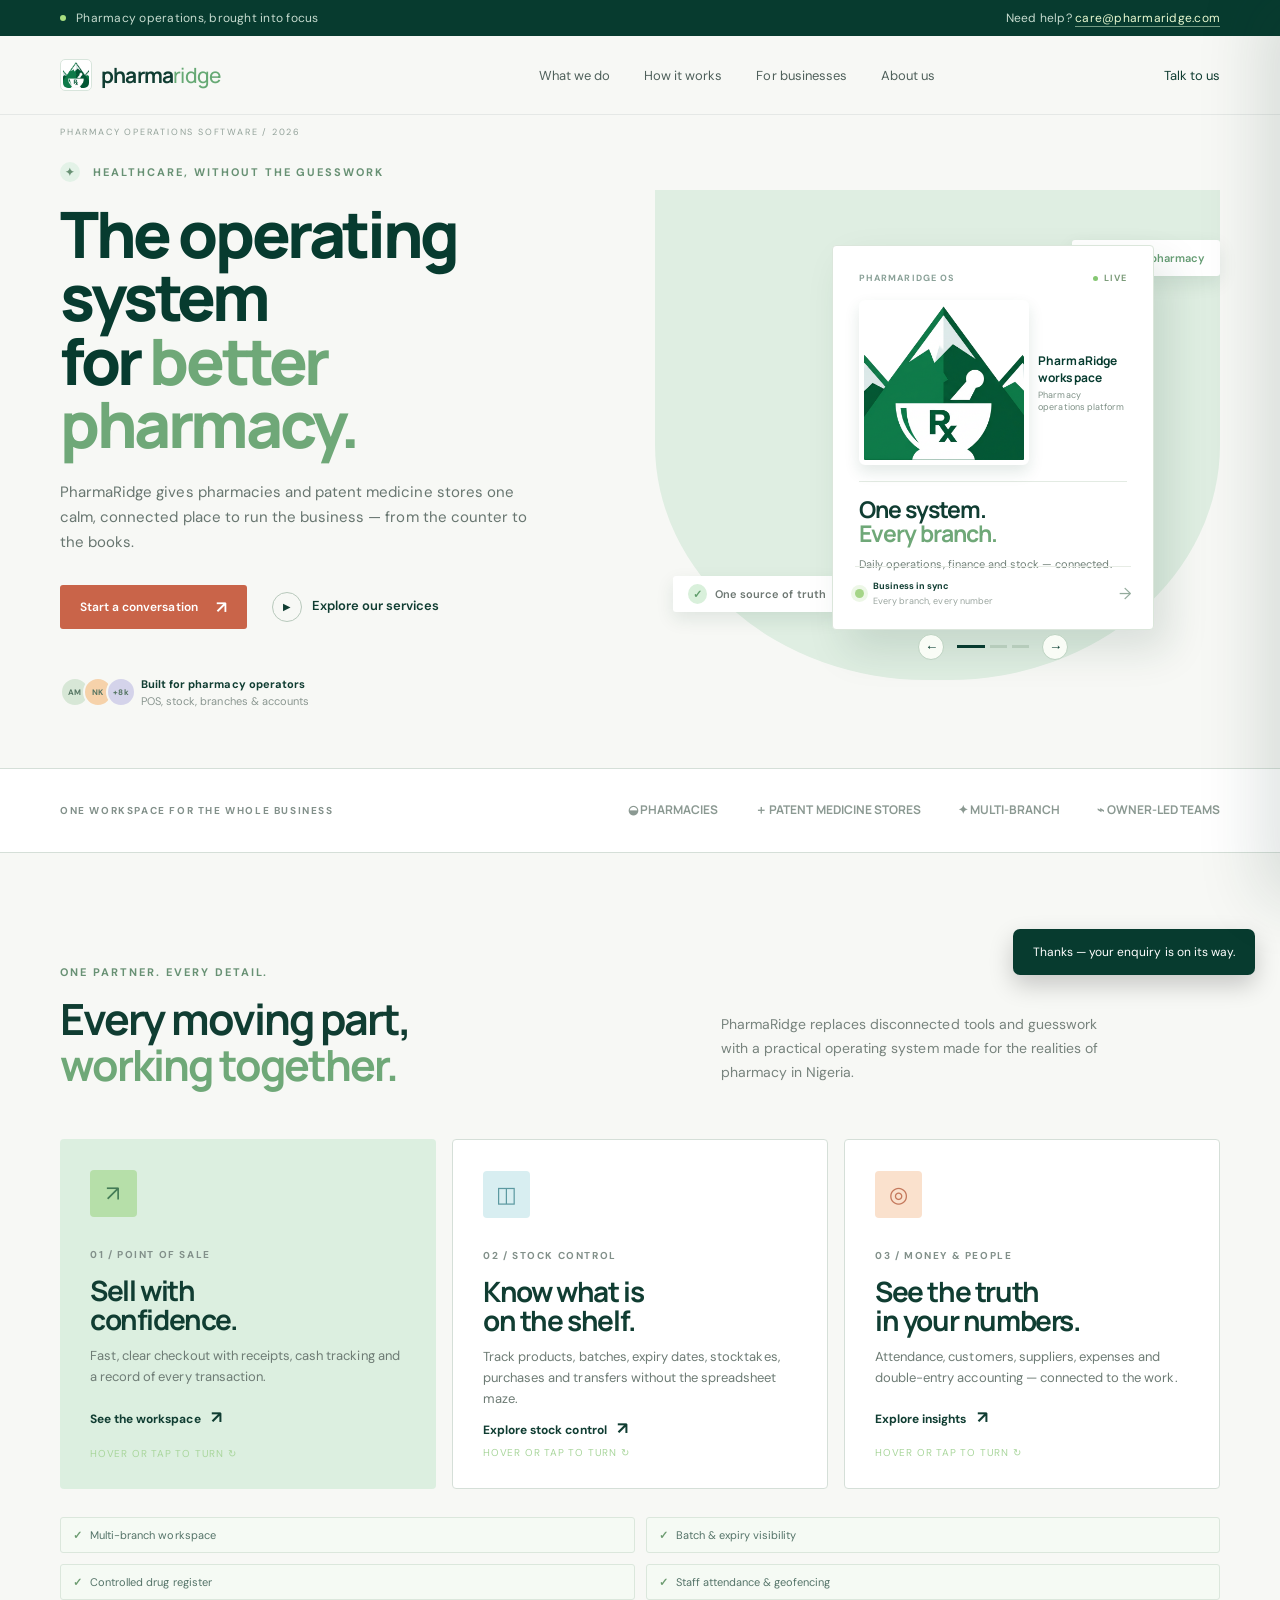
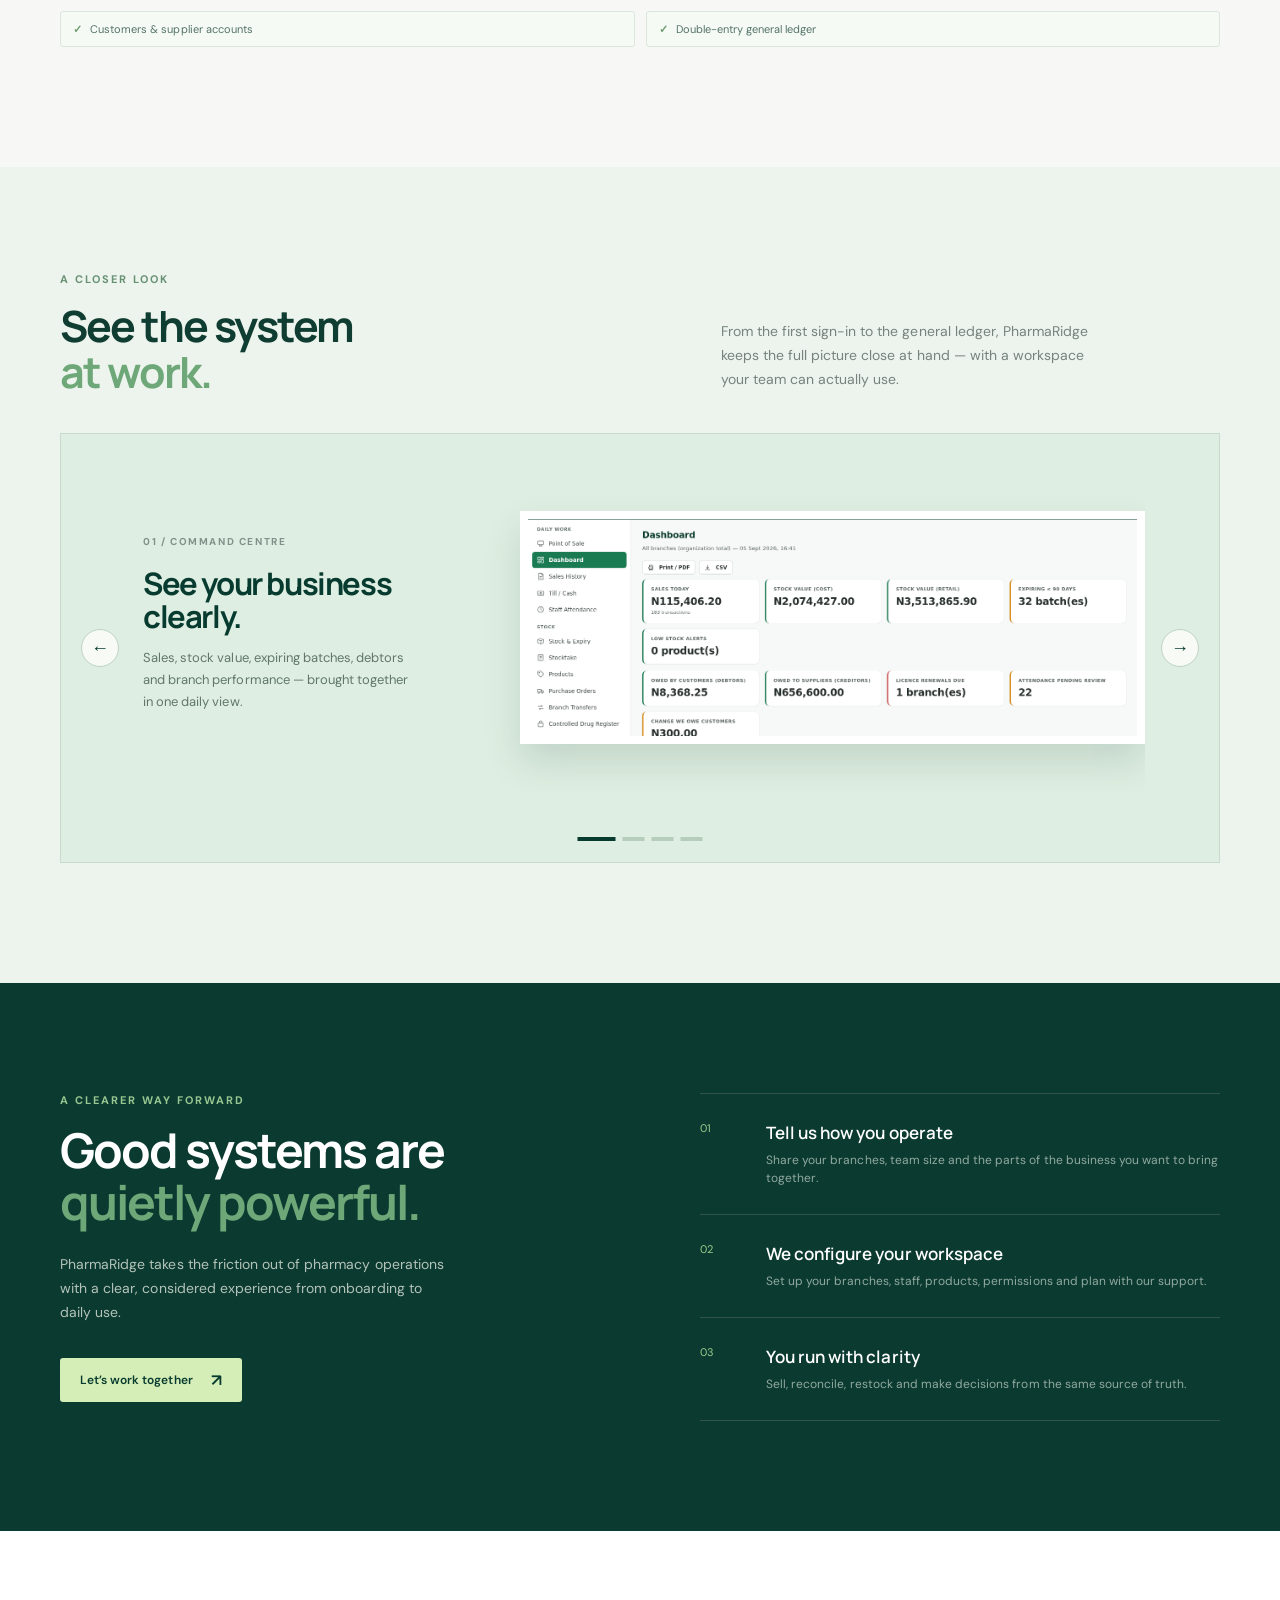
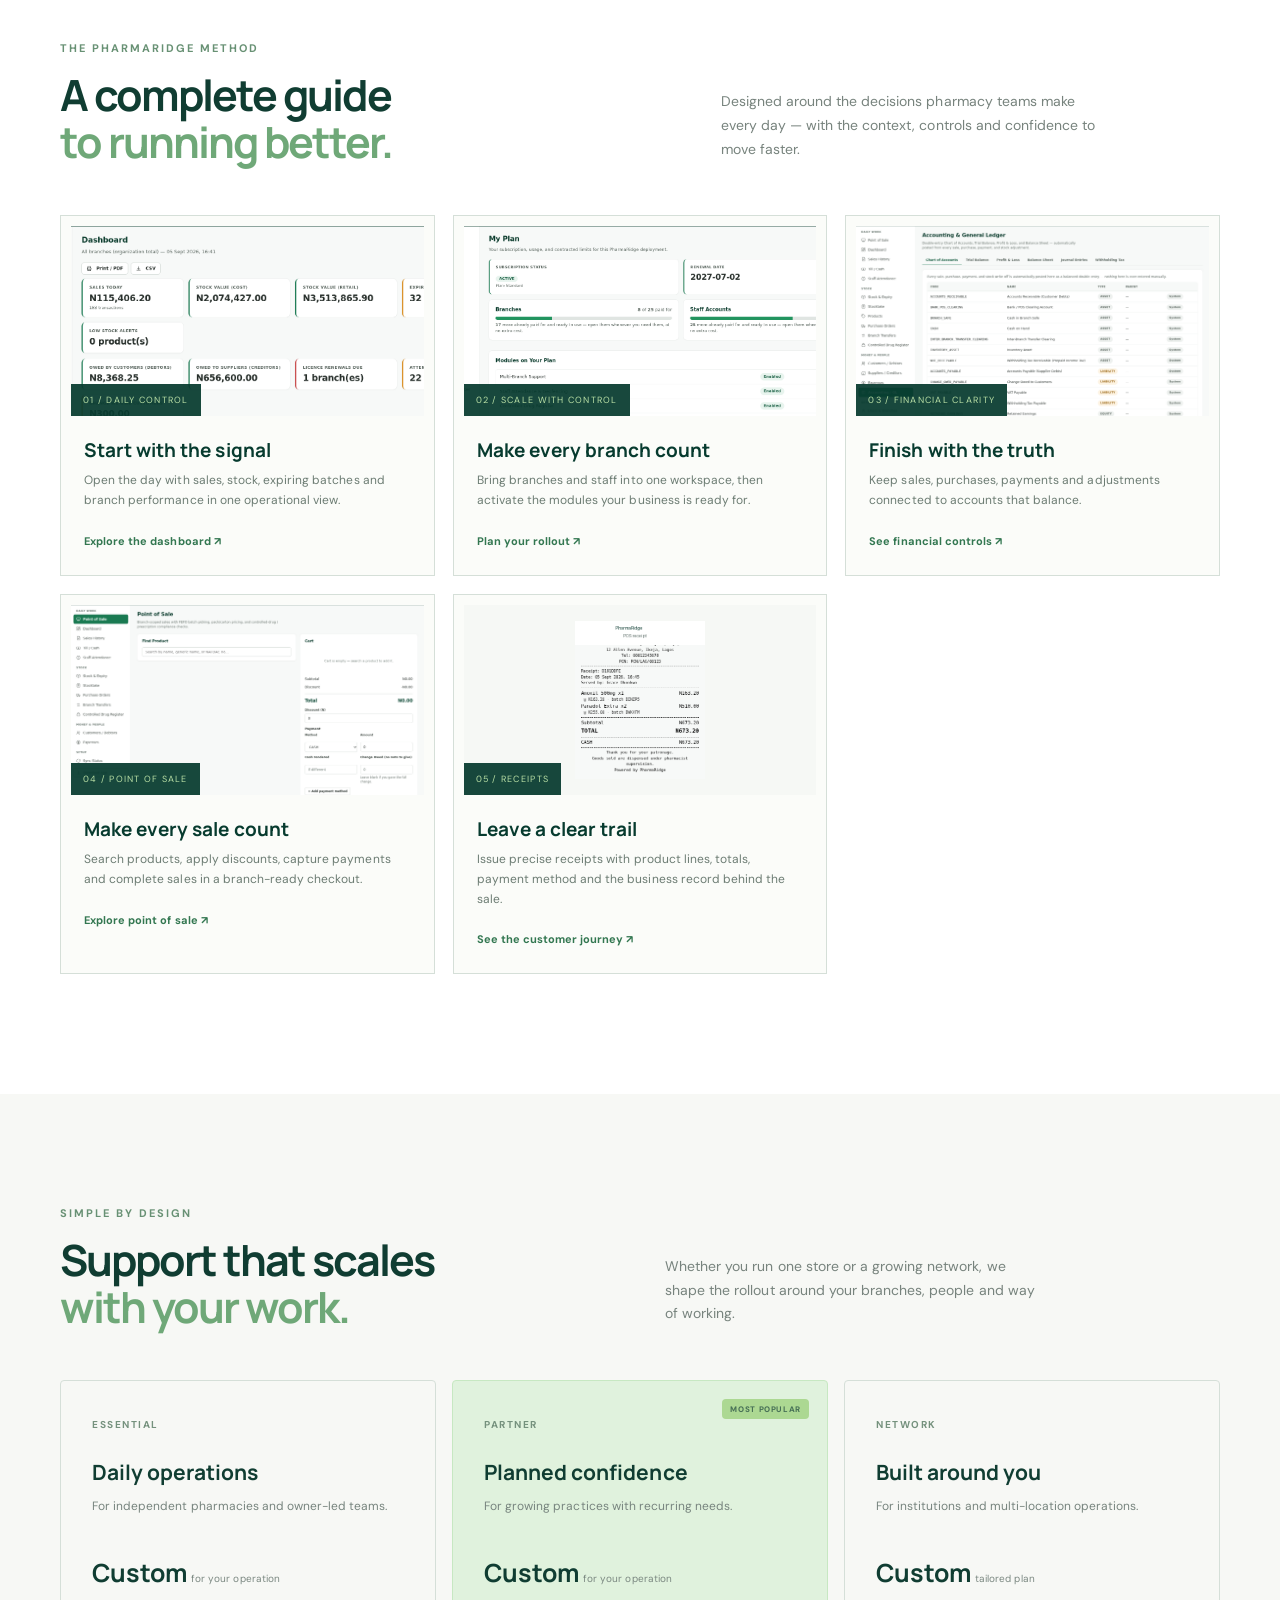
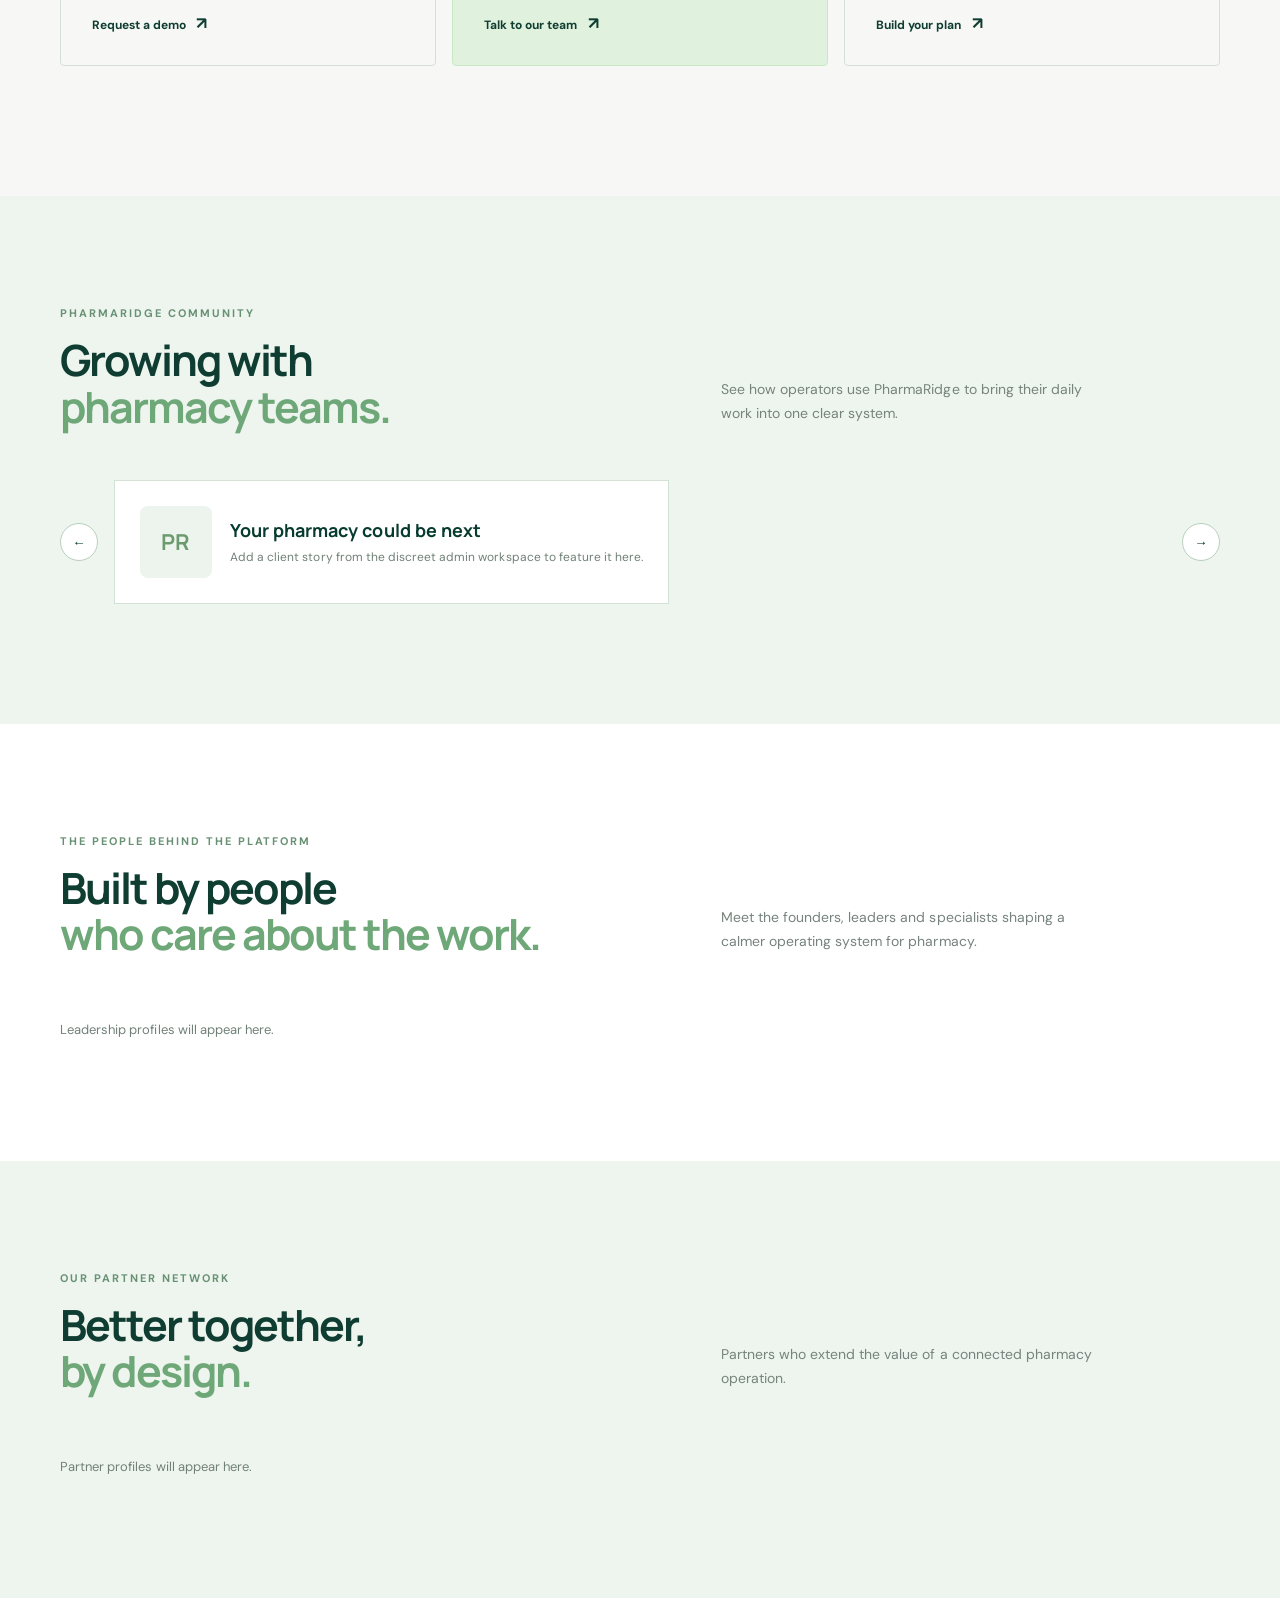
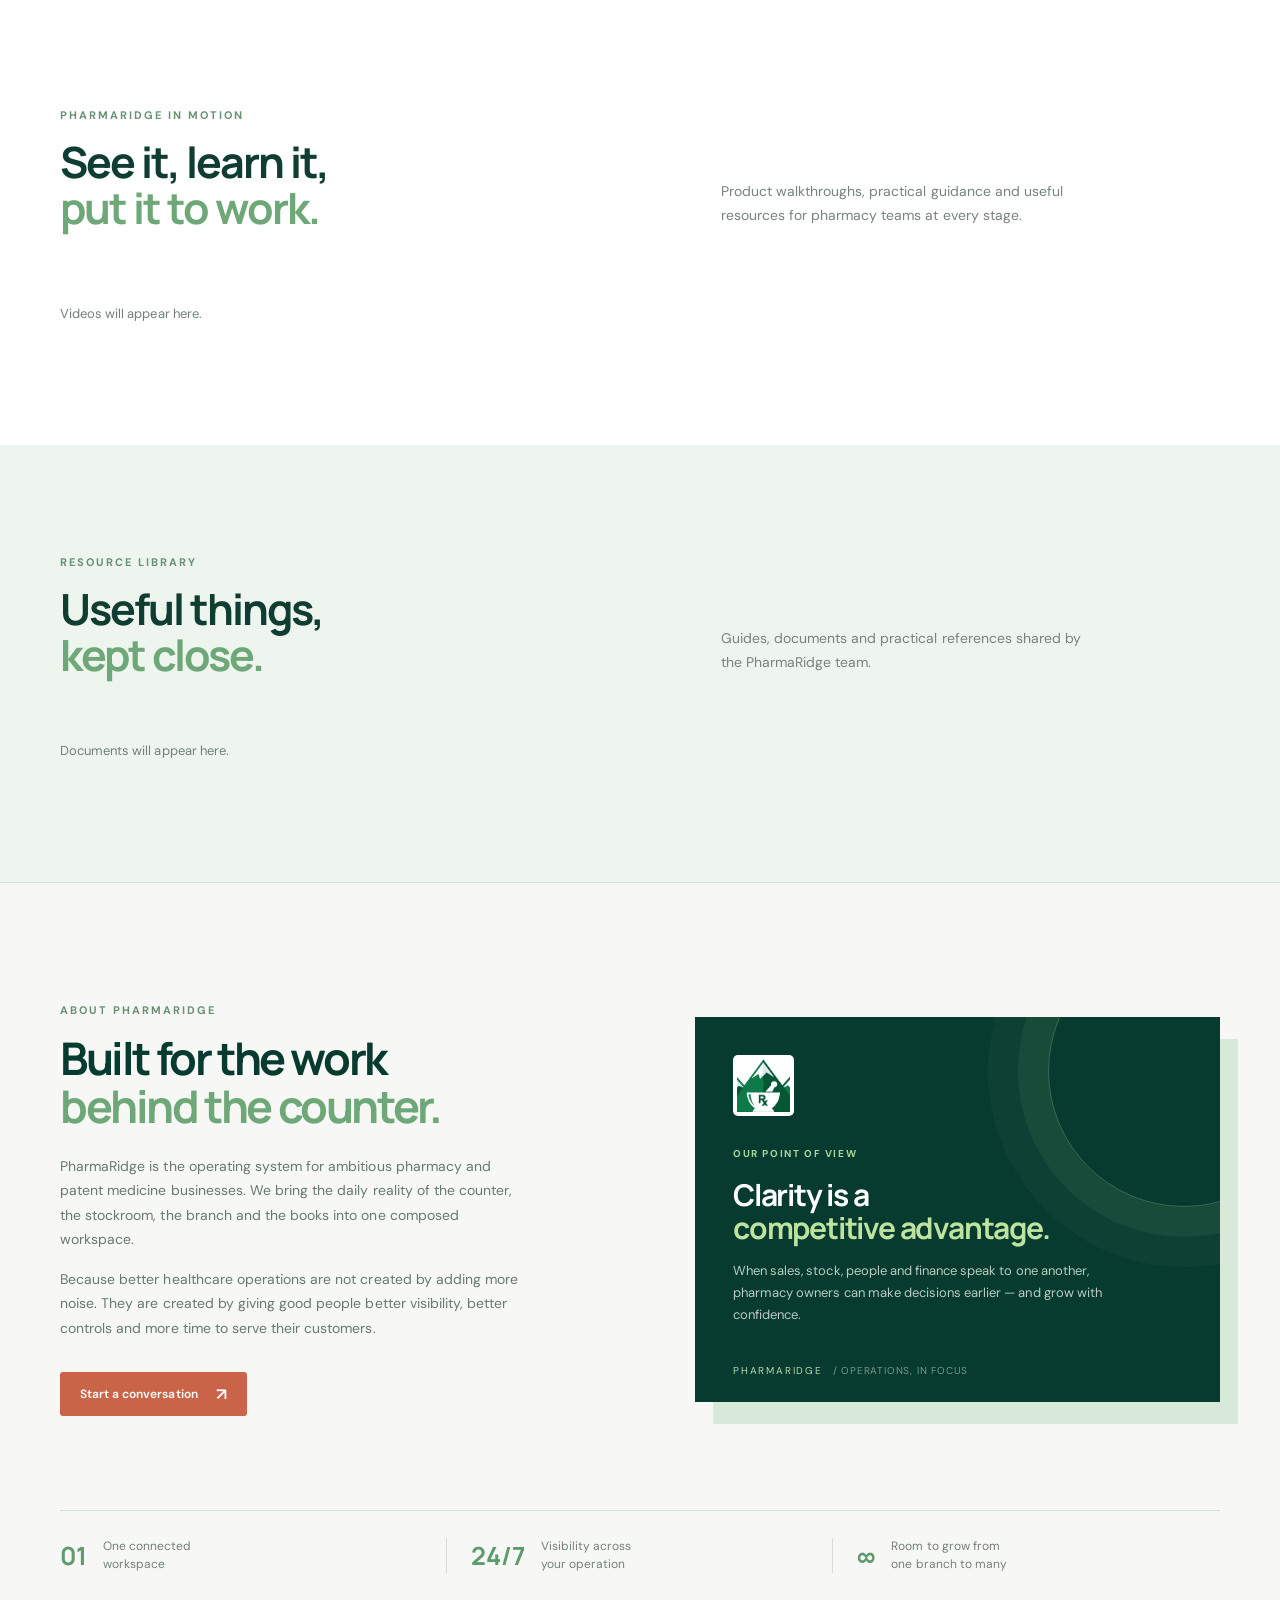
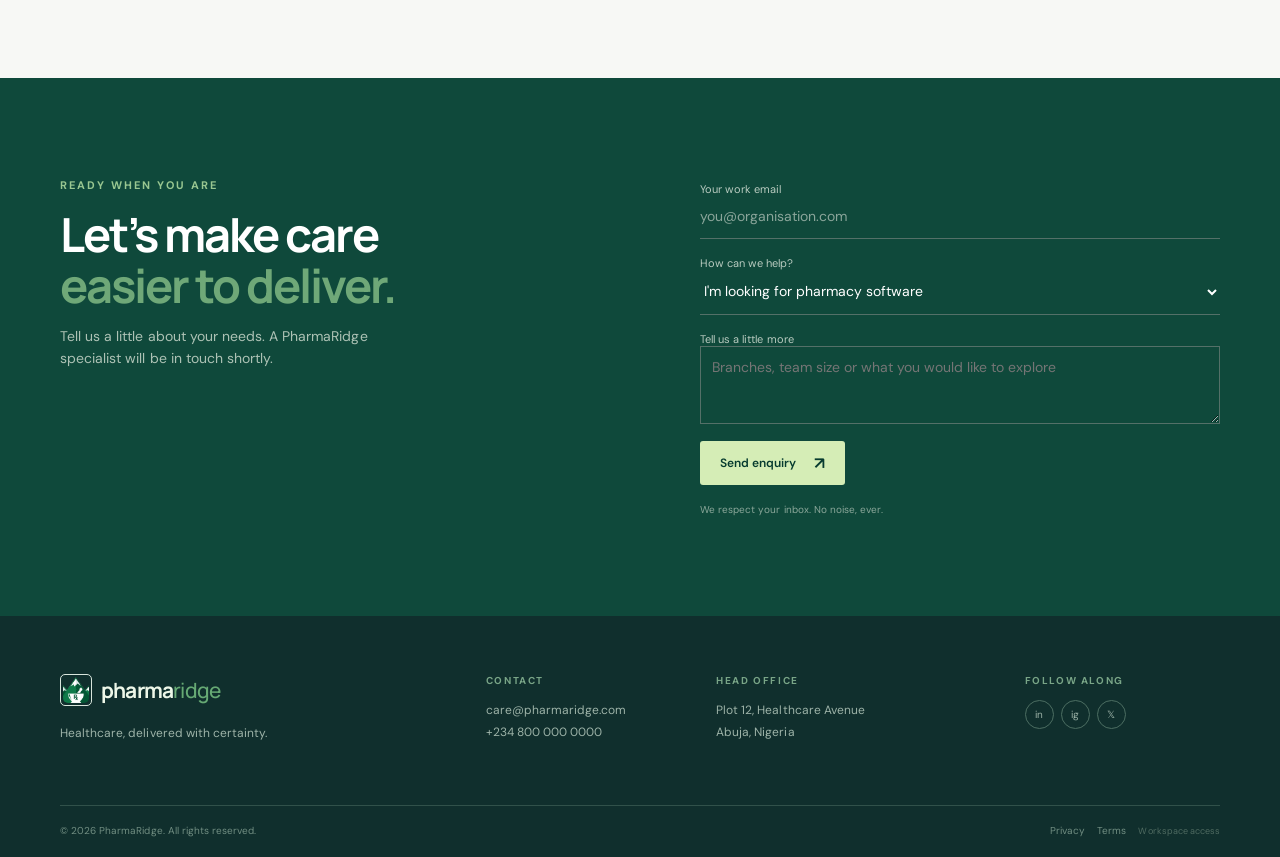
==== commit e940295c: "Fix enquiry email field submission" ====
--- a/index.html
+++ b/index.html
@@ -28,7 +28,7 @@
     <section class="media-section" id="media"><div class="wrap"><div class="section-heading"><div><div class="eyebrow">PHARMARIDGE IN MOTION</div><h2>See it, learn it,<br><em>put it to work.</em></h2></div><p>Product walkthroughs, practical guidance and useful resources for pharmacy teams at every stage.</p></div><div class="media-tabs" id="media-categories"></div><div class="video-grid" id="video-grid"><p class="empty-content">Videos will appear here.</p></div></div></section>
     <section class="resources-section" id="resources"><div class="wrap"><div class="section-heading"><div><div class="eyebrow">RESOURCE LIBRARY</div><h2>Useful things,<br><em>kept close.</em></h2></div><p>Guides, documents and practical references shared by the PharmaRidge team.</p></div><div class="resource-grid" id="resource-grid"><p class="empty-content">Documents will appear here.</p></div></div></section>
     <section class="about-section" id="about"><div class="wrap about-grid"><div class="about-intro"><div class="eyebrow">ABOUT PHARMARIDGE</div><h2>Built for the work<br><em>behind the counter.</em></h2><p>PharmaRidge is the operating system for ambitious pharmacy and patent medicine businesses. We bring the daily reality of the counter, the stockroom, the branch and the books into one composed workspace.</p><p>Because better healthcare operations are not created by adding more noise. They are created by giving good people better visibility, better controls and more time to serve their customers.</p><a href="#contact" class="btn btn-primary">Start a conversation <span>↗</span></a></div><div class="about-card"><div class="about-mark"><img src="assets/pharmaridge-mark-source.png" alt="PharmaRidge mark"></div><div><span class="card-kicker">OUR POINT OF VIEW</span><h3>Clarity is a<br><em>competitive advantage.</em></h3><p>When sales, stock, people and finance speak to one another, pharmacy owners can make decisions earlier — and grow with confidence.</p></div><div class="about-signature">PHARMARIDGE <span>/ OPERATIONS, IN FOCUS</span></div></div></div><div class="wrap about-stats"><div><strong>01</strong><span>One connected<br>workspace</span></div><div><strong>24/7</strong><span>Visibility across<br>your operation</span></div><div><strong>∞</strong><span>Room to grow from<br>one branch to many</span></div></div></section>
-    <section class="contact-section" id="contact" data-panel="contact"><div class="wrap contact-box"><div><div class="eyebrow light">READY WHEN YOU ARE</div><h2>Let’s make care<br><em>easier to deliver.</em></h2><p>Tell us a little about your needs. A PharmaRidge specialist will be in touch shortly.</p></div><form id="contact-form"><label>Your work email<input type="email" placeholder="you@organisation.com" required></label><label>How can we help? <select name="enquiry_type"><option>I'm looking for pharmacy software</option><option>I want a product demo</option><option>I want to become a partner</option><option>I have a question</option></select></label><label>Tell us a little more<textarea name="message" rows="3" placeholder="Branches, team size or what you would like to explore"></textarea></label><button class="btn btn-light" type="submit">Send enquiry <span>↗</span></button><small class="form-note">We respect your inbox. No noise, ever.</small></form></div></section>
+    <section class="contact-section" id="contact" data-panel="contact"><div class="wrap contact-box"><div><div class="eyebrow light">READY WHEN YOU ARE</div><h2>Let’s make care<br><em>easier to deliver.</em></h2><p>Tell us a little about your needs. A PharmaRidge specialist will be in touch shortly.</p></div><form id="contact-form"><label>Your work email<input name="email" type="email" placeholder="you@organisation.com" required></label><label>How can we help? <select name="enquiry_type"><option>I'm looking for pharmacy software</option><option>I want a product demo</option><option>I want to become a partner</option><option>I have a question</option></select></label><label>Tell us a little more<textarea name="message" rows="3" placeholder="Branches, team size or what you would like to explore"></textarea></label><button class="btn btn-light" type="submit">Send enquiry <span>↗</span></button><small class="form-note">We respect your inbox. No noise, ever.</small></form></div></section>
   </main>
   <footer><div class="wrap footer-grid"><div><a href="#top" class="brand light-brand"><span class="brand-mark"><img src="assets/pharmaridge-mark-source.png" alt="PharmaRidge logo"></span><span>pharma<strong>ridge</strong></span></a><p>Healthcare, delivered with certainty.</p></div><div><span class="footer-label">CONTACT</span><a data-contact-email href="mailto:care@pharmaridge.com">care@pharmaridge.com</a><a data-contact-phone href="tel:+2348000000000">+234 800 000 0000</a></div><div><span class="footer-label">HEAD OFFICE</span><span data-office>Plot 12, Healthcare Avenue<br>Abuja, Nigeria</span></div><div><span class="footer-label">FOLLOW ALONG</span><div class="socials"><a href="#">in</a><a href="#">ig</a><a href="#">𝕏</a></div></div></div><div class="wrap footer-bottom"><span>© 2026 PharmaRidge. All rights reserved.</span><span>Privacy &nbsp;&nbsp; Terms &nbsp;&nbsp; <a class="quiet-access admin-open" href="#">Workspace access</a></span></div></footer>
   <div class="toast" id="toast">Thanks — your enquiry is on its way.</div>
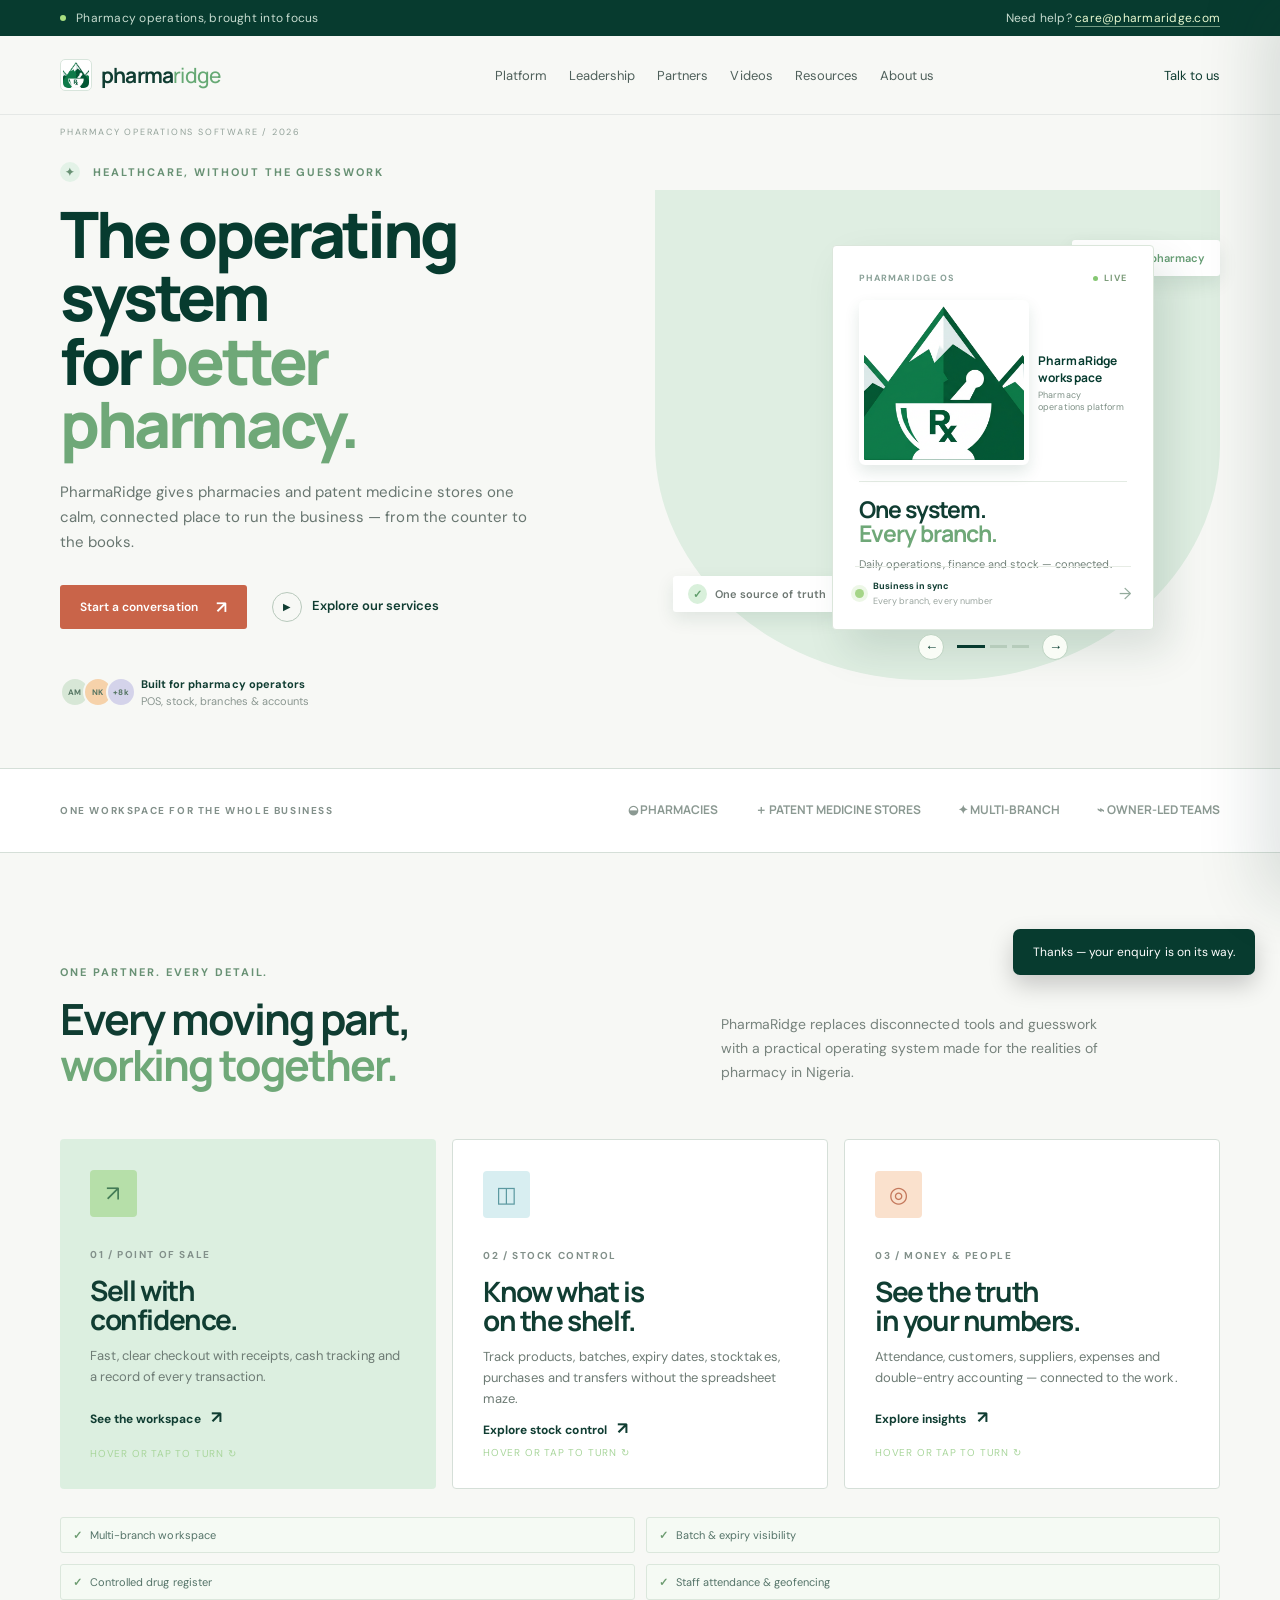
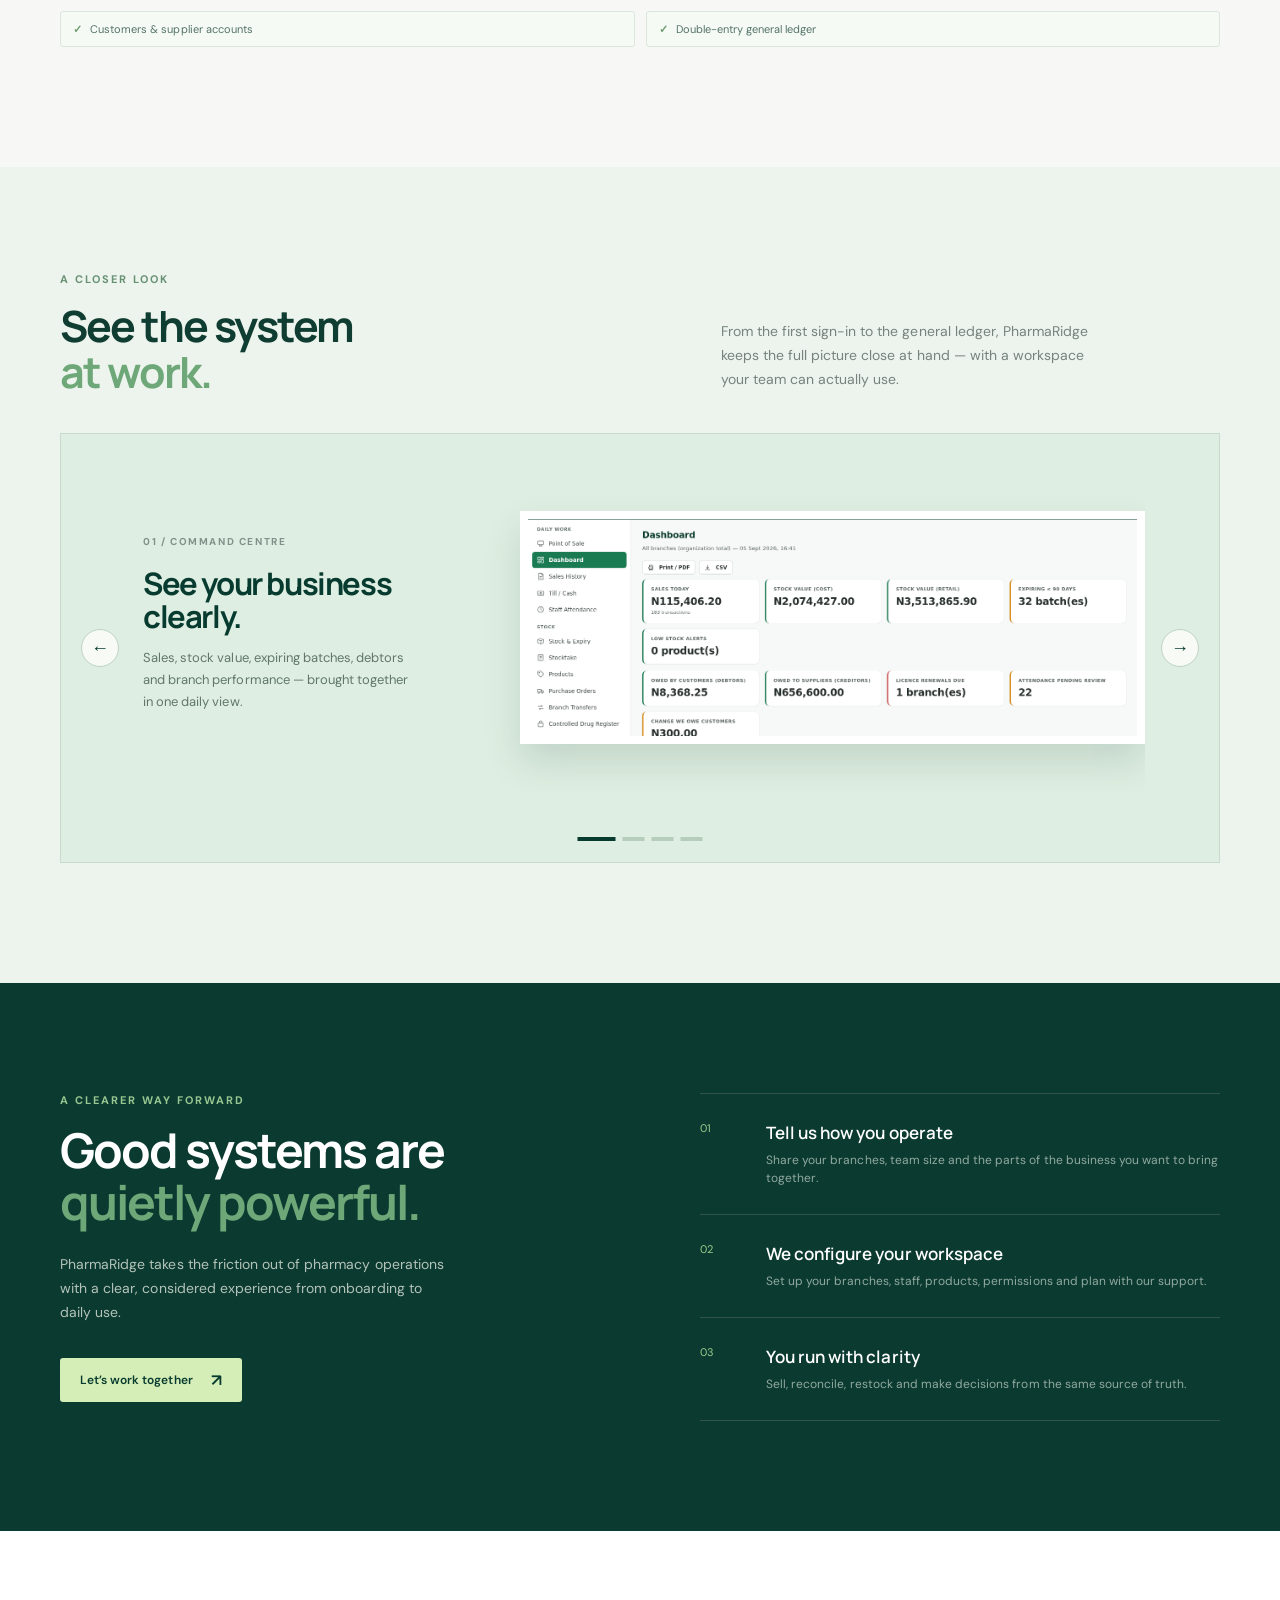
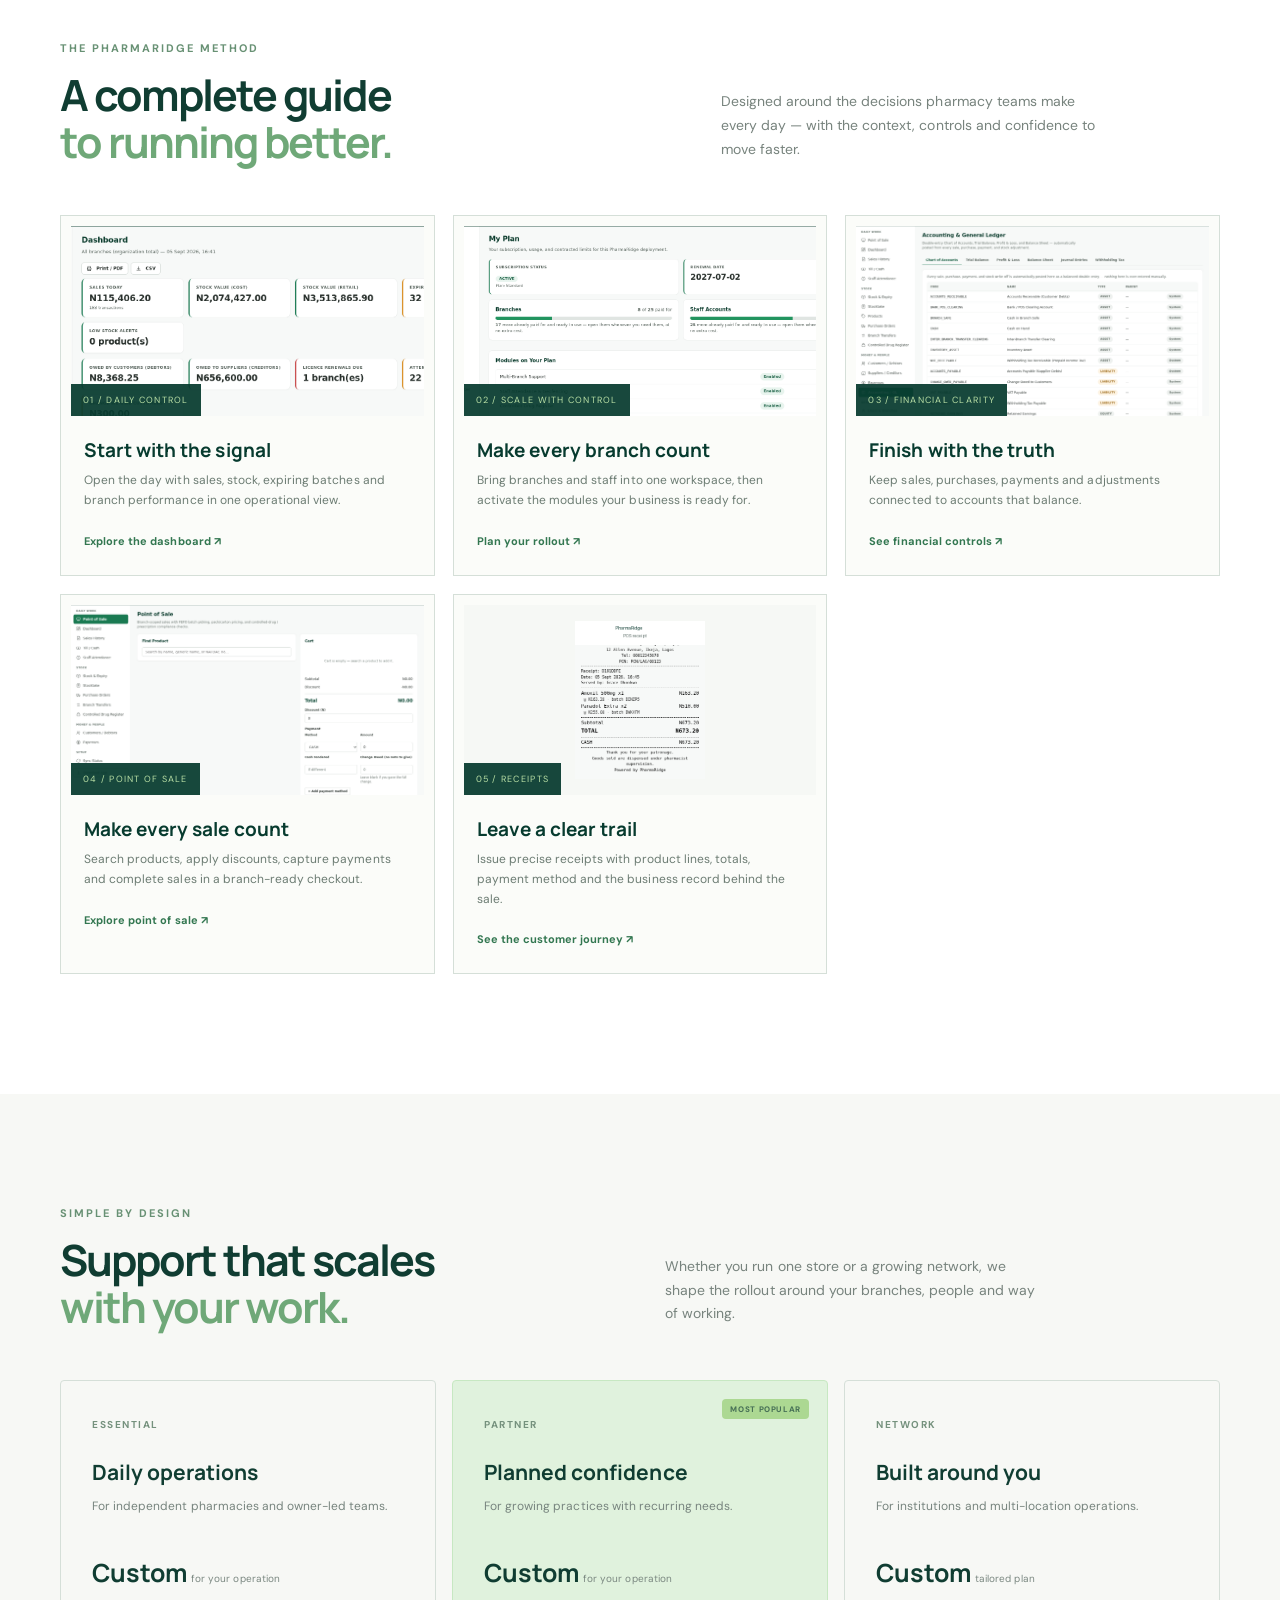
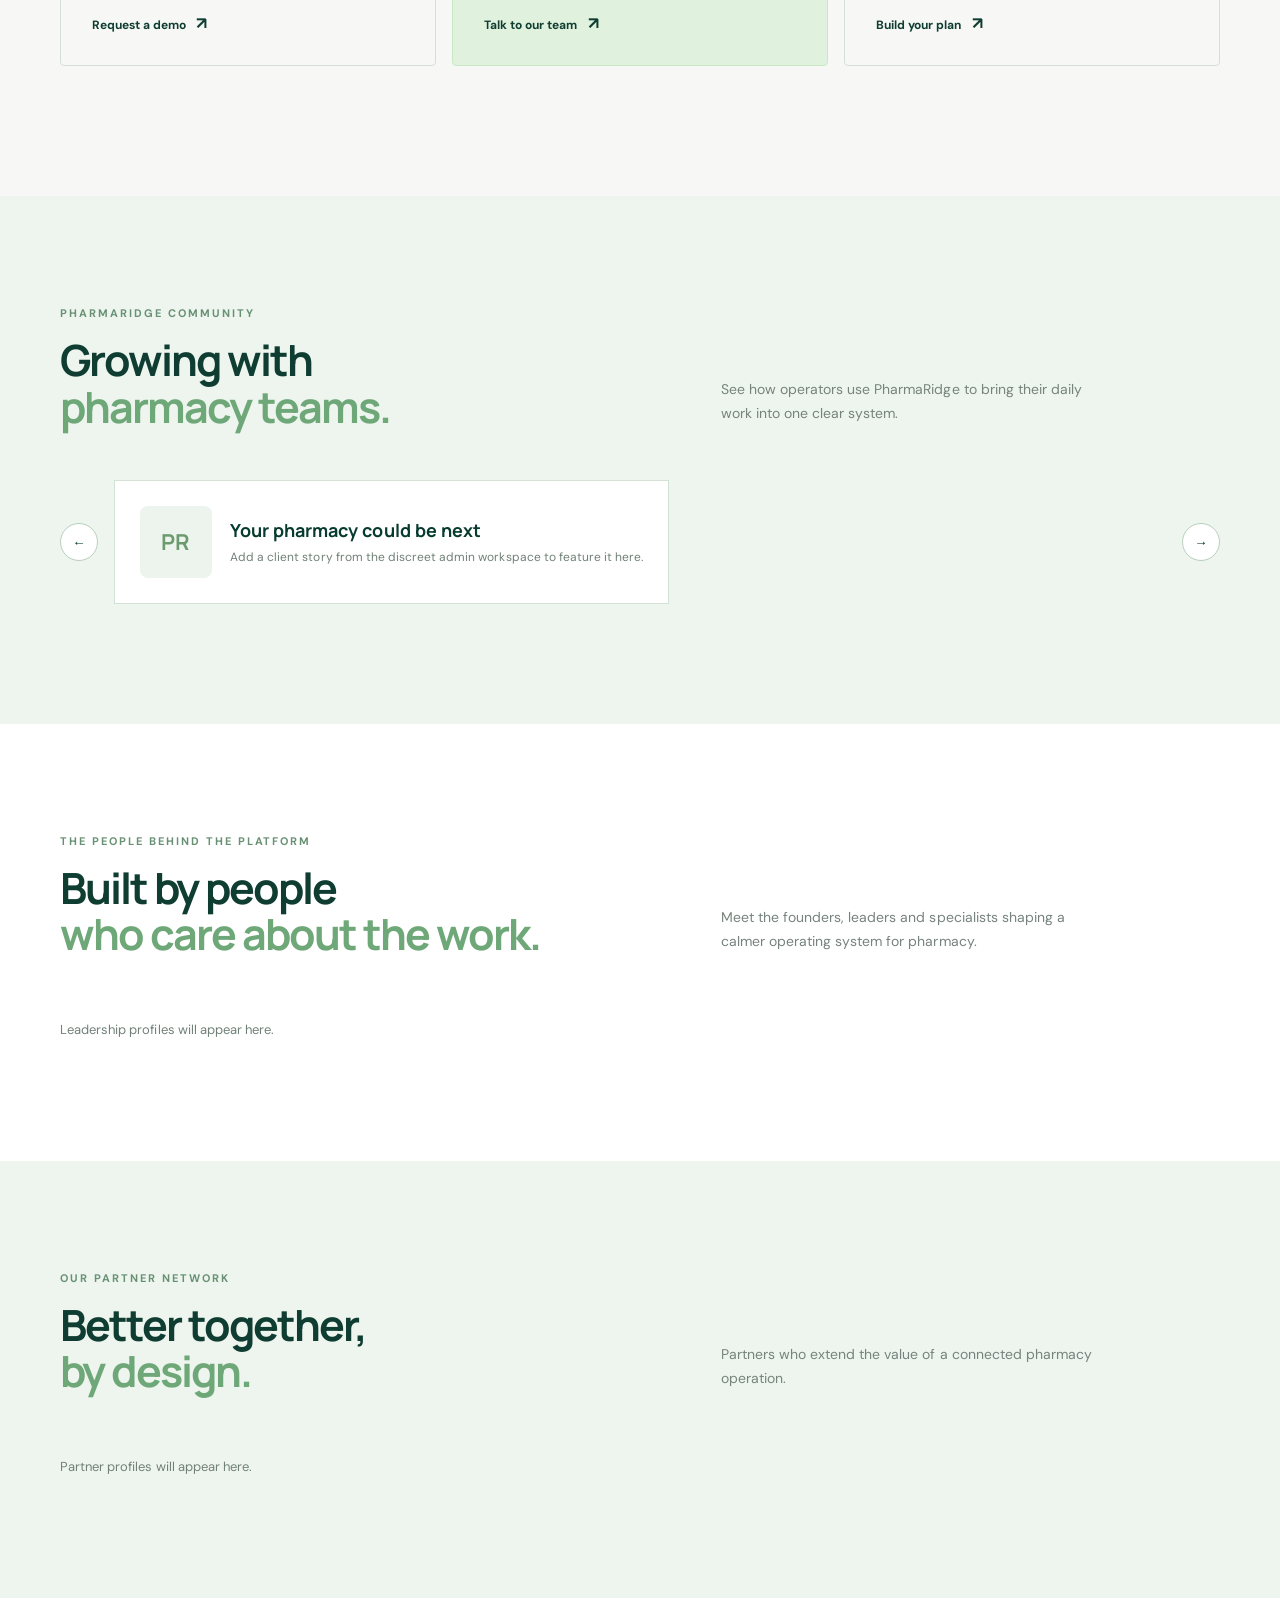
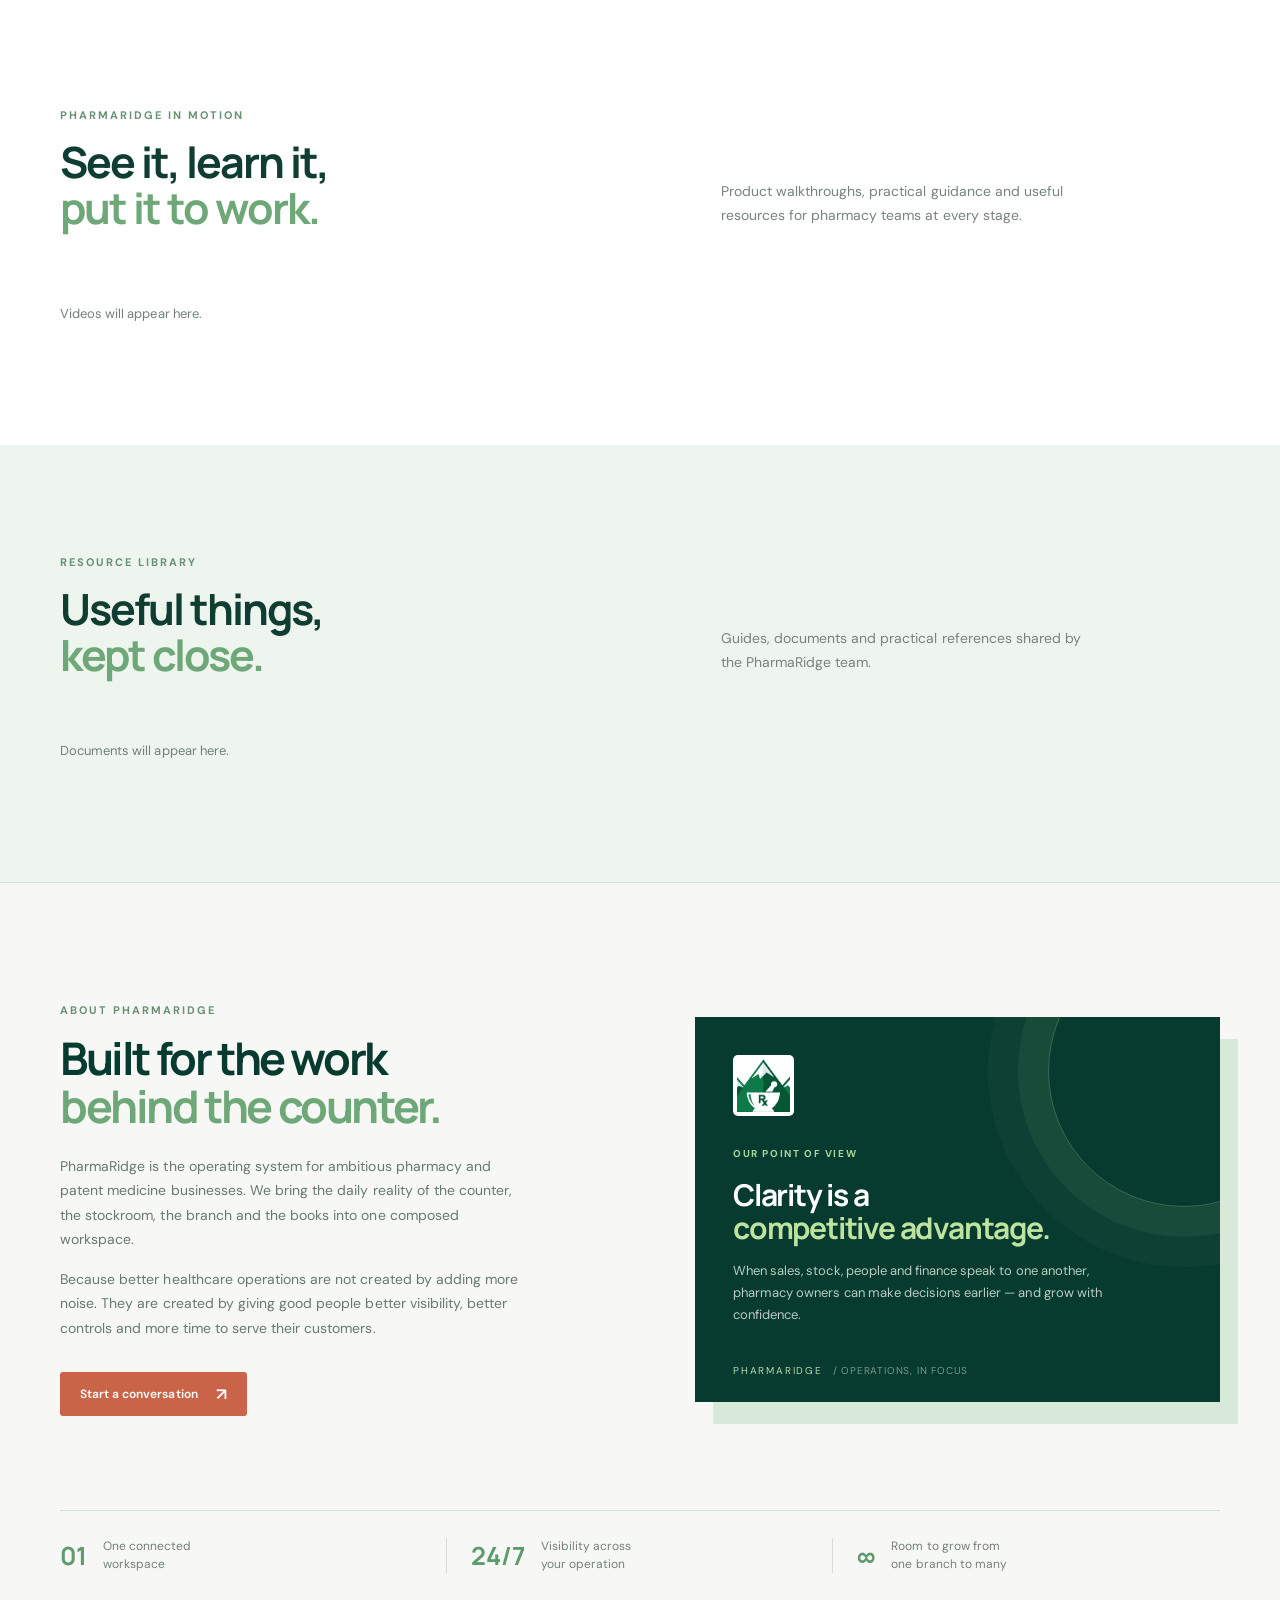
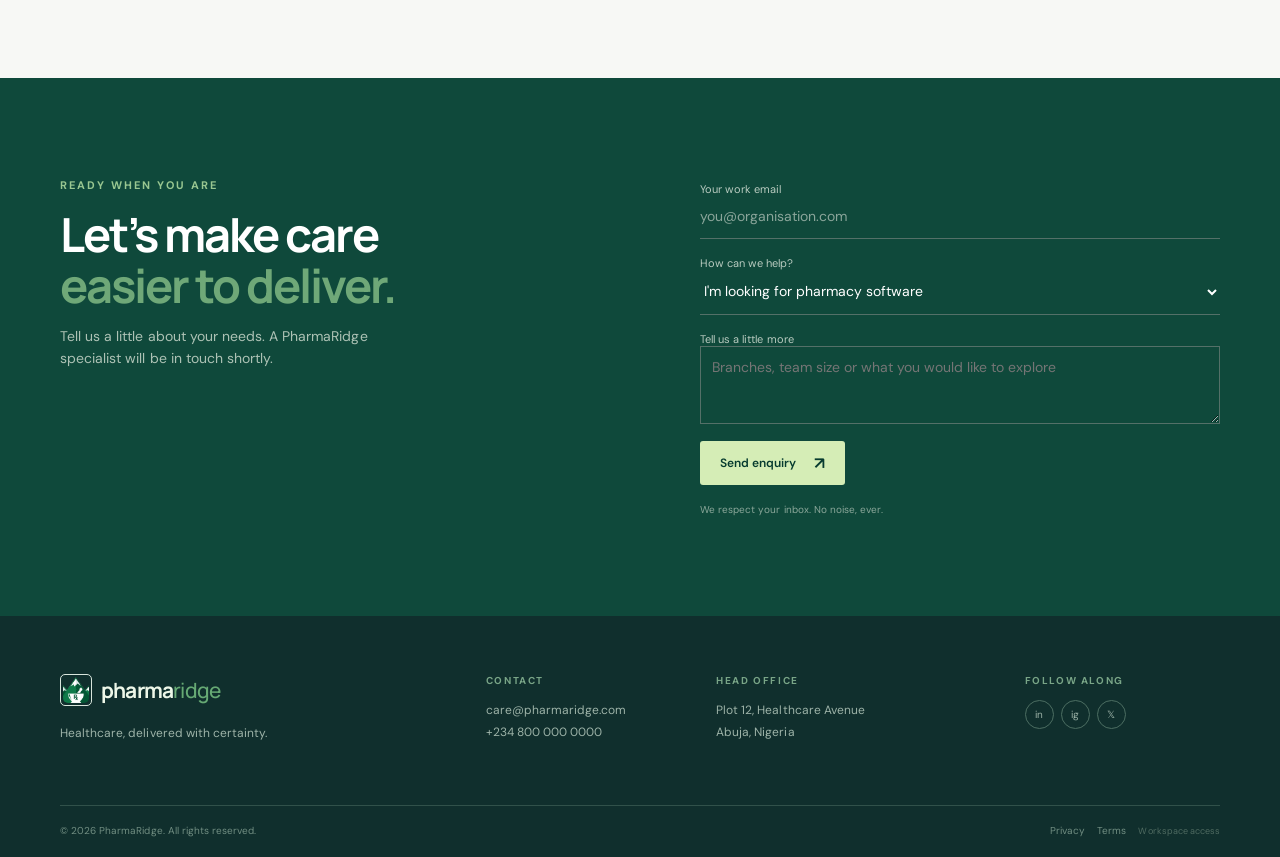
==== commit d202cd0f: "Align navigation with content and fix mobile menu" ====
--- a/index.html
+++ b/index.html
@@ -11,9 +11,9 @@
   <div class="topline"><div class="wrap topline-inner"><span><i class="pulse-dot"></i> Pharmacy operations, brought into focus</span><span class="top-contact">Need help? <a data-contact-href href="mailto:care@pharmaridge.com">care@pharmaridge.com</a></span></div></div>
   <header class="site-header"><div class="wrap nav">
     <a href="#top" class="brand"><span class="brand-mark"><img src="assets/pharmaridge-mark-source.png" alt="PharmaRidge logo"></span><span>pharma<strong>ridge</strong></span></a>
-    <nav class="desktop-links"><a href="#services">What we do</a><a href="#how-it-works">How it works</a><a href="#plans">For businesses</a><a href="#about">About us</a></nav>
+    <nav class="desktop-links"><a href="#services">Platform</a><a href="#people">Leadership</a><a href="#partners">Partners</a><a href="#media">Videos</a><a href="#resources">Resources</a><a href="#about">About us</a></nav>
     <div class="nav-actions"><a href="#contact" class="text-link">Talk to us</a><button class="menu-button" aria-label="Open menu">☰</button></div>
-  </div></header><main id="top">
+  </div></header><div class="mobile-menu" id="mobile-menu"><div class="mobile-menu-head"><span>PHARMARIDGE / EXPLORE</span><button class="mobile-close" aria-label="Close menu">×</button></div><a href="#services">Platform</a><a href="#people">Leadership</a><a href="#partners">Partners</a><a href="#media">Videos</a><a href="#resources">Resources</a><a href="#about">About us</a><a href="#contact" class="mobile-cta">Start a conversation <span>↗</span></a></div><main id="top">
     <section class="hero wrap"><div class="hero-copy"><div class="eyebrow"><span class="eyebrow-icon">✦</span> HEALTHCARE, WITHOUT THE GUESSWORK</div><h1>The operating system<br>for <em>better pharmacy.</em></h1><p class="hero-lead">PharmaRidge gives pharmacies and patent medicine stores one calm, connected place to run the business — from the counter to the books.</p><div class="hero-actions"><a href="#contact" class="btn btn-primary">Start a conversation <span>↗</span></a><a href="#services" class="watch-link"><span class="play">▶</span> Explore our services</a></div><div class="proof"><div class="avatars"><span>AM</span><span>NK</span><span>+8k</span></div><div><strong>Built for pharmacy operators</strong><small>POS, stock, branches & accounts</small></div></div></div><div class="hero-art"><div class="hero-card-carousel"><div class="hero-card-slide active"><div class="card-top"><span class="tiny-label">PHARMARIDGE OS</span><span class="live"><i></i> LIVE</span></div><div class="customer-lockup"><img src="assets/pharmaridge-mark-source.png" alt="PharmaRidge logo"><div><strong>PharmaRidge workspace</strong><small>Pharmacy operations platform</small></div></div><h3>One system.<br><em>Every branch.</em></h3><p>Daily operations, finance and stock — connected.</p><div class="mini-route"><span class="route-dot"></span><div><strong>Business in sync</strong><small>Every branch, every number</small></div><span class="route-arrow">→</span></div></div><div class="hero-card-slide"><div class="hero-mini-label">POINT OF SALE <span>02 / 05</span></div><img src="assets/pharmaridge-pos-clean.png" alt="Point of sale screen"><h3>Checkout, without the clutter.</h3><p>Find products, capture payment and complete the sale with confidence.</p></div><div class="hero-card-slide"><div class="hero-mini-label">THE RECEIPT TRAIL <span>03 / 05</span></div><img src="assets/pharmaridge-receipt-clean.png" alt="PharmaRidge receipt"><h3>A record for every sale.</h3><p>Clear totals, payment details and a reliable business trail.</p></div><div class="hero-card-nav"><button class="hero-card-prev">←</button><div><i class="active"></i><i></i><i></i></div><button class="hero-card-next">→</button></div></div><div class="floating-pill pill-one">✚&nbsp; Built for pharmacy</div><div class="floating-pill pill-two"><span class="shield">✓</span> One source of truth</div></div></div></section>
     <section class="trust-strip"><div class="wrap trust-inner"><span class="trust-label">ONE WORKSPACE FOR THE WHOLE BUSINESS</span><div class="trust-items"><span>◒ PHARMACIES</span><span>＋ PATENT MEDICINE STORES</span><span>✦ MULTI-BRANCH</span><span>⌁ OWNER-LED TEAMS</span></div></div></section>
     <section class="section wrap" id="services" data-panel="platform"><div class="section-heading"><div><div class="eyebrow">ONE PARTNER. EVERY DETAIL.</div><h2>Every moving part,<br><em>working together.</em></h2></div><p>PharmaRidge replaces disconnected tools and guesswork with a practical operating system made for the realities of pharmacy in Nigeria.</p></div><div class="service-grid"><article class="service-card featured"><div class="service-icon">↗</div><span class="card-kicker">01 / POINT OF SALE</span><h3>Sell with<br>confidence.</h3><p>Fast, clear checkout with receipts, cash tracking and a record of every transaction.</p><a href="#product">See the workspace <span>↗</span></a></article><article class="service-card"><div class="service-icon soft">◫</div><span class="card-kicker">02 / STOCK CONTROL</span><h3>Know what is<br>on the shelf.</h3><p>Track products, batches, expiry dates, stocktakes, purchases and transfers without the spreadsheet maze.</p><a href="#product">Explore stock control <span>↗</span></a></article><article class="service-card"><div class="service-icon warm">◎</div><span class="card-kicker">03 / MONEY & PEOPLE</span><h3>See the truth<br>in your numbers.</h3><p>Attendance, customers, suppliers, expenses and double-entry accounting — connected to the work.</p><a href="#product">Explore insights <span>↗</span></a></article></div><div class="feature-list"><span>Multi-branch workspace</span><span>Batch & expiry visibility</span><span>Controlled drug register</span><span>Staff attendance & geofencing</span><span>Customers & supplier accounts</span><span>Double-entry general ledger</span></div></section>
--- a/styles.css
+++ b/styles.css
@@ -41,3 +41,6 @@
 /* Organised admin library */
 .admin-section-nav{display:flex;gap:6px;border-bottom:1px solid #d5e2d8;margin:0 0 22px;padding:0 0 9px;position:sticky;top:0;background:#eef5ef;z-index:3}.admin-section-nav button,.content-filters button{border:1px solid #cbded0;background:#fff;color:#668176;padding:10px 14px;font:600 11px 'DM Sans';cursor:pointer}.admin-section-nav button.active,.content-filters button.active{background:var(--deep);border-color:var(--deep);color:#fff}.content-filters{display:flex;flex-wrap:wrap;gap:6px;margin:18px 0 6px}.admin-client-row{align-items:center}.admin-client-row b{font-size:9px;text-transform:uppercase;letter-spacing:.1em;color:#6b9678;margin-right:5px}.admin-client-row button{padding:3px 6px}.admin-view-panel[hidden]{display:none!important}
 .contact-box textarea{display:block;width:100%;background:transparent;border:1px solid #547068;padding:11px;color:#fff;font:14px 'DM Sans';resize:vertical}.inquiry-card{border:1px solid #d9e6dc;padding:17px;margin-top:10px;background:#fbfcf9}.inquiry-top{display:flex;justify-content:space-between;gap:12px}.inquiry-top strong{color:var(--deep);font-size:13px}.inquiry-top small,.inquiry-card>small{color:#789087;font-size:10px}.inquiry-card p{font-size:13px;line-height:1.55;color:#60736a;margin:12px 0 8px}.inquiry-actions{display:flex;gap:10px;align-items:center;margin-top:12px}.inquiry-actions select{color:var(--deep);border:1px solid #cbded0;padding:7px;font-size:11px}.inquiry-actions button{margin-left:auto}
+.desktop-links{gap:22px; margin-left:45px}.mobile-menu{display:none}.mobile-menu-head{display:flex;justify-content:space-between;align-items:center;border-bottom:1px solid #dce8dd;padding-bottom:18px;margin-bottom:9px}.mobile-menu-head span{font-size:9px;letter-spacing:.16em;color:#71907b;font-weight:700}.mobile-close{border:0;background:none;color:var(--deep);font-size:26px;line-height:1}.mobile-menu a{display:block;padding:14px 0;border-bottom:1px solid #e4ece5;font:600 16px 'Manrope';color:var(--deep)}.mobile-menu .mobile-cta{display:flex;justify-content:space-between;background:var(--coral);color:#fff;padding:15px;margin-top:20px;border:0}.mobile-menu.open{display:block;position:fixed;top:78px;left:0;right:0;z-index:9;background:#f7f8f5;padding:22px 24px 28px;box-shadow:0 20px 30px #123e2820;animation:menuIn .25s ease}@keyframes menuIn{from{opacity:0;transform:translateY(-10px)}to{opacity:1;transform:none}}
+@media(max-width:1050px){.desktop-links{gap:14px;margin-left:15px}.desktop-links a{font-size:11px}}
+@media(max-width:800px){.desktop-links{display:none}.mobile-menu.open{display:block}}
